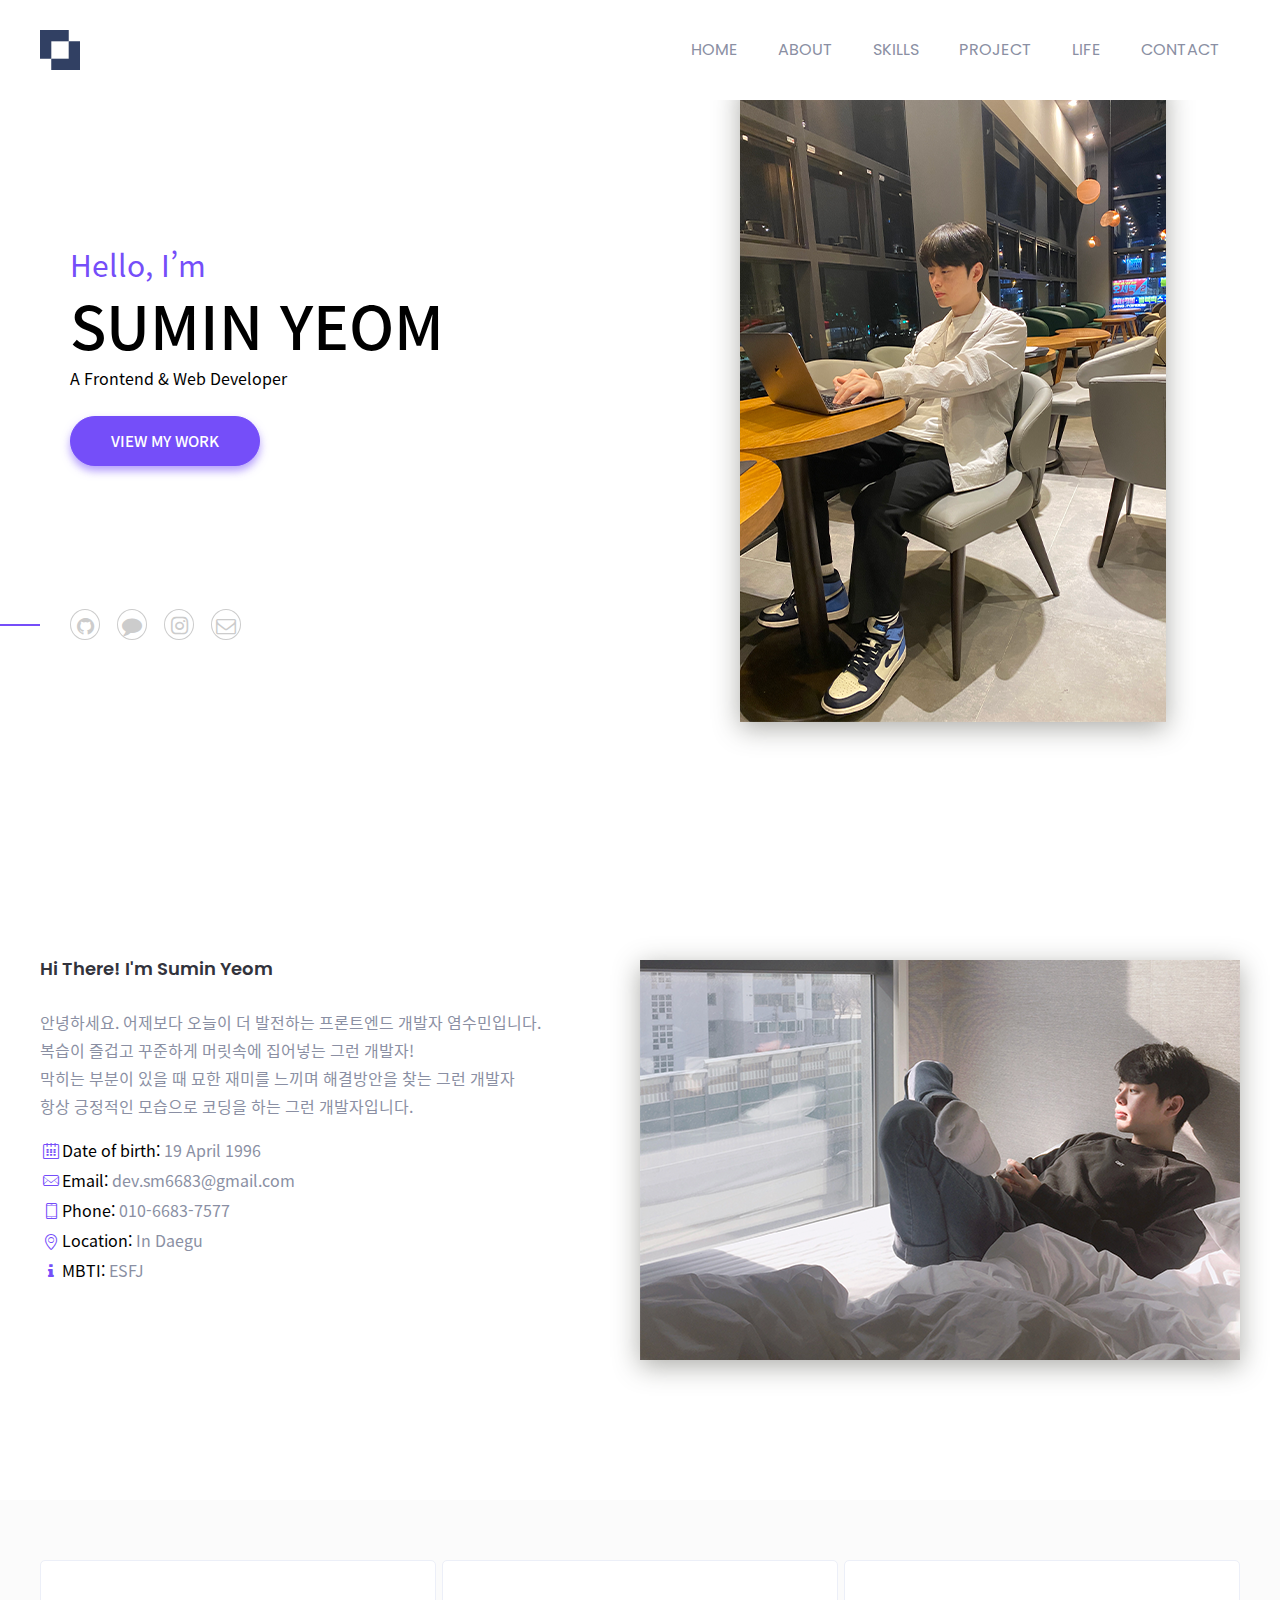
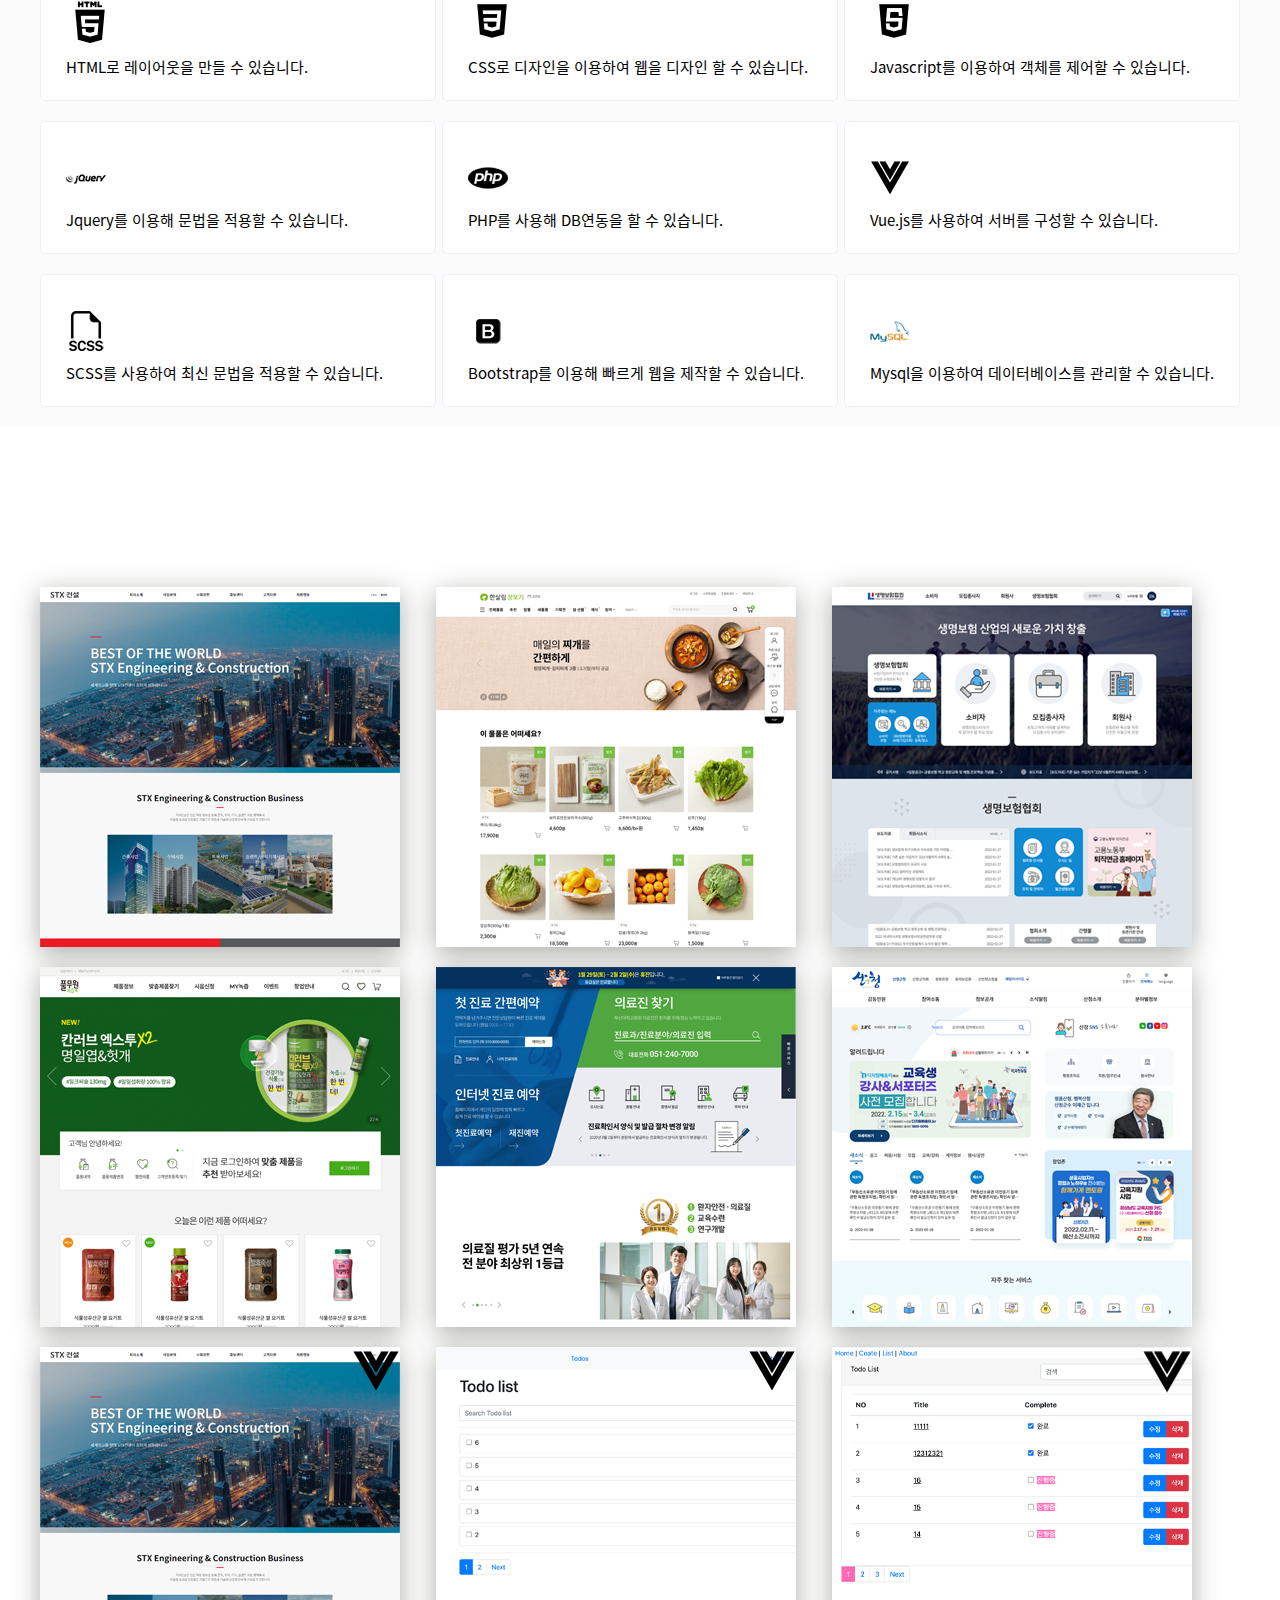
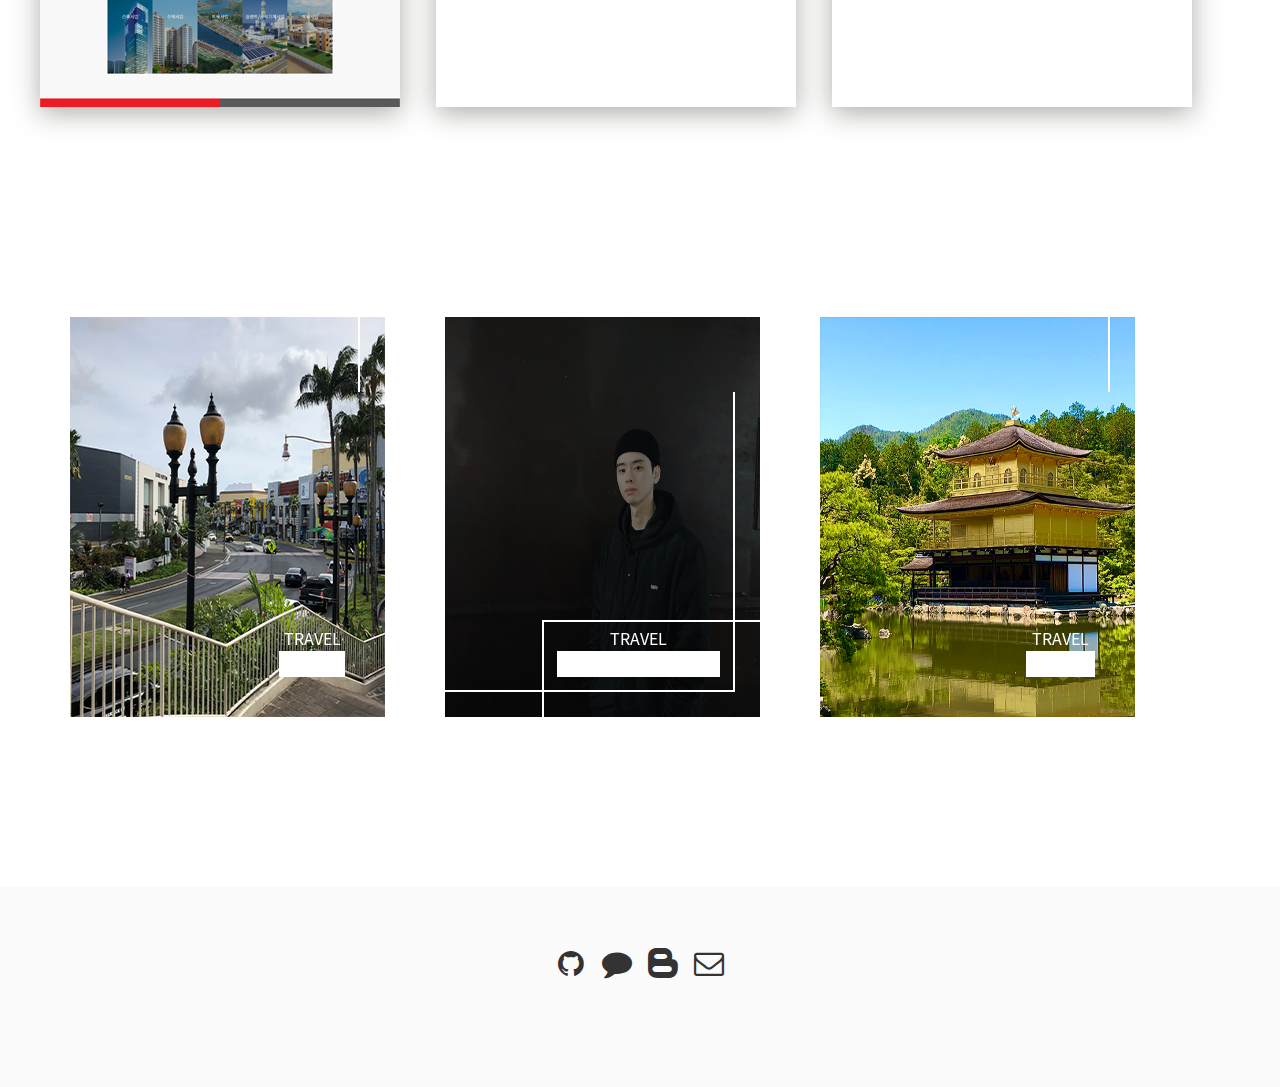
==== index.html @ ec9c26ed "반응형 메뉴 구현" ====
<!DOCTYPE html>
<html lang="ko">

<head>
    <meta charset="utf-8">
    <meta http-equiv="X-UA-Compatible" content="IE=edge">
    <link rel="shortcut icon" type="image/x-icon" href="images/favicon.ico">
    <link rel="apple-touch-icon" sizes="180x180" href="images/apple-touch-icon.png">
    <link rel="icon" type="image/png" sizes="32x32" href="images/favicon-32x32.png">
    <link rel="icon" type="image/png" sizes="16x16" href="images/favicon-16x16.png">
    <link rel="manifest" href="images/site.webmanifest">
    <meta name="msapplication-TileColor" content="#da532c">
    <meta name="theme-color" content="#ffffff">
    <link rel="apple-touch-icon-precomposed" href="images/mobile_web_icon.png">
    <meta name="viewport"
        content="width=device-width, initial-scale=1, minimum-scale=1, maximum-scale=1, user-scalable=no">
    <title>Sumin portfolio</title>
    <!--[if lt IE 9]>
  <script src="js/html5shiv.js"></script>
  <![endif]-->
    <script src="js/prefixfree.min.js"></script>
    <script src="js/respond.min.js"></script>
    <script src="js/jquery.min.js"></script>

    <link rel="stylesheet" href="css/reset.css">
    <link rel="stylesheet" href="css/animations.css">
    <!-- swiper -->
    <link rel="stylesheet" href="js/swiper/swiper.min.css">
    <script src="js/swiper/swiper.min.js"></script>

    <!-- waypoint -->
    <script src="js/jquery.waypoints.js"></script>
    <!-- font-awsome -->
    <link rel="stylesheet" href="https://cdnjs.cloudflare.com/ajax/libs/font-awesome/5.8.2/css/all.min.css" />

    <!-- 딩벳폰트 참조 -->
    <link rel="stylesheet" href="css/fontello/css/animation.css">
    <link rel="stylesheet" href="css/fontello/css/fontello.css">



    <link rel="stylesheet" href="css/style.css">
    <script src="js/script.js"></script>
</head>

<body>
    <div class="wrap">
        <!-- header -->
        <header class="header">
            <div class="container">
                <a href="index.html" class="logo">
                    <img src="images/logo1.png" alt="logo">
                </a>
                <div class="nav">
                    <ul class="gnb">
                        <li><a href="#home">HOME</a></li>
                        <li><a href="#about">ABOUT</a></li>
                        <li><a href="#skills">SKILLS</a></li>
                        <li><a href="#project">PROJECT</a></li>
                        <li><a href="#life">LIFE</a></li>
                        <li><a href="#contact">CONTACT</a></li>
                    </ul>
                </div>
                <button id="btn">
                    <div class="btn-wrap">
                        <span></span>
                        <span></span>
                        <span></span>
                    </div>  
                </button>
                <div class="m-menu">
                    <ul class="submenu">
                        <li><a href="#home">HOME</a></li>
                        <li><a href="#about">ABOUT</a></li>
                        <li><a href="#skills">SKILLS</a></li>
                        <li><a href="#project">PROJECT</a></li>
                        <li><a href="#life">LIFE</a></li>
                        <li><a href="#contact">CONTACT</a></li>
                    </ul>
                </div>  
            </div>
        </header>
        <!-- //header -->
        <div class="main" id="home">
            <section class="visual">
                <div class="container">
                    <div class="visual-left">
                        <h4 class="sub-title">Hello, I’m</h4>
                        <h1 class="title">Sumin Yeom</h1>
                        <p>A Frontend & Web Developer</p>
                        <a class="main-btn" href="#project">View my Work</a>
                    </div>
                    <div class="header-social">
                        <div class="row">
                            <div class="col-lg-12">
                                <div class="header-social-icon">
                                    <ul>
                                        <li><a href="#"><i class="icon-github-circled"></i></a></li>
                                        <li><a href="#"><i class="icon-comment"></i></a></li>
                                        <li><a href="#"><i class="icon-instagram"></i></a></li>
                                        <li><a href="#"><i class="icon-mail-1"></i></a></li>
                                    </ul>
                                </div>
                            </div>
                        </div>
                    </div>
                    <div class="visual-right">
                        <div class="visual-right-img">
                            <img src="images/vis.png" alt="이미지">
                        </div>
                    </div>
                </div>
            </section>
            <section class="about" id="about">
                <div class="container">
                    <h2 class="main-title">About me</h2>
                    <div class="ab-wrap">
                        <div class="ab-left">
                            <h3 class="ab-title">Hi There! I'm Sumin Yeom</h3>
                            <p class="ab-txt">안녕하세요. 어제보다 오늘이 더 발전하는 프론트엔드 개발자 염수민입니다.<br>
                                복습이 즐겁고 꾸준하게 머릿속에 집어넣는 그런 개발자!<br>
                                막히는 부분이 있을 때 묘한 재미를 느끼며 해결방안을 찾는 그런 개발자<br>
                                항상 긍정적인 모습으로 코딩을 하는 그런 개발자입니다.</p>
                            <div class="ab-left-bot">
                                <i class="icon-calendar-1"><span>Date of birth: <b>19 April 1996</b></span></i>
                                <i class="icon-mail-2"><span>Email: <b>dev.sm6683@gmail.com</b></span></i>
                                <i class="icon-mobile"><span>Phone: <b>010-6683-7577</b></span></i>
                                <i class="icon-location"><span>Location: <b>In Daegu</b></span></i>
                                <i class="icon-info"><span>MBTI: <b>ESFJ</b></span></i>
                            </div>
                        </div>
                        <div class="ab-right">
                            <div class="ab-right-img">
                                <img src="images/aaa.png" alt="이미지">
                            </div>
                        </div>
                    </div>
                </div>
            </section>
            <section class="skills" id="skills">
                <div class="container">
                    <h2 class="main-title">Skills</h2>
                    <div class="row justify-content-center">
                        <div class="col-lg-4 col-md-6 col-sm-8">
                            <div class="single-service text-center">
                                <div class="service-icon">
                                    <i class="lni-code-alt"></i>
                                </div>
                                <div class="service-content">
                                    <h4 class="service-title"><img src="images/bhtml.png" alt="img"></h4>
                                    <p class="servive-font">HTML로 레이어웃을 만들 수 있습니다.</p>
                                </div>
                            </div> <!-- single service -->
                        </div>
                        <div class="col-lg-4 col-md-6 col-sm-8">
                            <div class="single-service text-center">
                                <div class="service-icon">
                                    <i class="lni-color-pallet"></i>
                                </div>
                                <div class="service-content">
                                    <h4 class="service-title"><img src="images/bcss.png" alt="img"></h4>
                                    <p class="servive-font">CSS로 디자인을 이용하여 웹을 디자인 할 수 있습니다.</p>
                                </div>
                            </div> <!-- single service -->
                        </div>
                        <div class="col-lg-4 col-md-6 col-sm-8">
                            <div class="single-service text-center">
                                <div class="service-icon">
                                    <i class="lni-mobile"></i>
                                </div>
                                <div class="service-content">
                                    <h4 class="service-title"><img src="images/bjs.png"></h4>
                                    <p class="servive-font">Javascript를 이용하여 객체를 제어할 수 있습니다.</p>
                                </div>
                            </div> <!-- single service -->
                        </div>
                        <div class="col-lg-4 col-md-6 col-sm-8">
                            <div class="single-service text-center">
                                <div class="service-icon">
                                    <i class="lni-vector"></i>
                                </div>
                                <div class="service-content">
                                    <h4 class="service-title"><img src="images/bjq.png"></h4>
                                    <p class="servive-font">Jquery를 이용해 문법을 적용할 수 있습니다.</p>
                                </div>
                            </div> <!-- single service -->
                        </div>
                        <div class="col-lg-4 col-md-6 col-sm-8">
                            <div class="single-service text-center">
                                <div class="service-icon">
                                    <i class="lni-website"></i>
                                </div>
                                <div class="service-content">
                                    <h4 class="service-title"><img src="images/bphp.png"></h4>
                                    <p class="servive-font">PHP를 사용해 DB연동을 할 수 있습니다.</p>
                                </div>
                            </div> <!-- single service -->
                        </div>
                        <div class="col-lg-4 col-md-6 col-sm-8">
                            <div class="single-service text-center">
                                <div class="service-icon">
                                    <i class="lni-support"></i>
                                </div>
                                <div class="service-content">
                                    <h4 class="service-title"><img src="images/bvue.png"></h4>
                                    <p class="servive-font">Vue.js를 사용하여 서버를 구성할 수 있습니다.</p>
                                </div>
                            </div> <!-- single service -->
                        </div>
                        <div class="col-lg-4 col-md-6 col-sm-8">
                            <div class="single-service text-center">
                                <div class="service-icon">
                                    <i class="lni-support"></i>
                                </div>
                                <div class="service-content">
                                    <h4 class="service-title"><img src="images/bscss.png"></h4>
                                    <p class="servive-font">SCSS를 사용하여 최신 문법을 적용할 수 있습니다.</p>
                                </div>
                            </div> <!-- single service -->
                        </div>
                        <div class="col-lg-4 col-md-6 col-sm-8">
                            <div class="single-service text-center">
                                <div class="service-icon">
                                    <i class="lni-support"></i>
                                </div>
                                <div class="service-content">
                                    <h4 class="service-title"><img src="images/bboot.png"></h4>
                                    <p class="servive-font">Bootstrap를 이용해 빠르게 웹을 제작할 수 있습니다.</p>
                                </div>
                            </div> <!-- single service -->
                        </div>
                        <div class="col-lg-4 col-md-6 col-sm-8">
                            <div class="single-service text-center">
                                <div class="service-icon">
                                    <i class="lni-support"></i>
                                </div>
                                <div class="service-content">
                                    <h4 class="service-title"><img src="images/bmysql.png"></h4>
                                    <p class="servive-font">Mysql을 이용하여 데이터베이스를 관리할 수 있습니다.</p>
                                </div>
                            </div> <!-- single service -->
                        </div>
                    </div> <!-- row -->
                </div>
            </section>
            <section class="project" id="project">
                <div class="container">
                    <h2 class="main-title">Project</h2>
                    <div class="project-wrap">
                        <div class="col-lg-4 col-md-6 col-sm-6">
                            <div class="single-work text-center mt-30">
                                <div class="work-image">
                                    <img src="images/stx360.png" alt="work">
                                </div>
                                <div class="work-overlay">
                                    <div class="work-content">
                                        <h3 class="work-title">STX건설 Clone Coding</h3>
                                        <ul class="work-wrap">
                                            <li><a href="https://github.com/min6683/stxconst" target="_blank"><i
                                                        class="icon-github-circled">Giithub</i></a></li>
                                            <li><a href="https://min6683.github.io/stxconst/" target="_blank"><i
                                                        class="icon-wrench">Work</i></a></li>
                                            <li><a href="http://www.stxconst.co.kr/" target="_blank"><i
                                                        class="icon-wrench">origin</i></a></li>

                                        </ul>
                                    </div>
                                </div>
                            </div> <!-- single work -->
                        </div>
                        <div class="col-lg-4 col-md-6 col-sm-6">
                            <div class="single-work text-center mt-30">
                                <div class="work-image">
                                    <img src="images/han360.png" alt="work">
                                </div>
                                <div class="work-overlay">
                                    <div class="work-content">
                                        <h3 class="work-title">한살림 장보기 Clone Coding <br>DB, json 버전</h3>
                                        <ul class="work-wrap">
                                            <li><a href="https://github.com/min6683/hansalim" target="_blank"><i
                                                        class="icon-github-circled">Giithub</i></a></li>
                                            <li><a href="https://min6683.github.io/hansalim/" target="_blank"><i
                                                        class="icon-wrench">Work</i></a></li>
                                            <li><a href="https://shop.hansalim.or.kr/shopping/spMain.do"
                                                    target="_blank"><i class="icon-wrench">origin</i></a></li>

                                        </ul>
                                    </div>
                                </div>
                            </div> <!-- single work -->
                        </div>
                        <div class="col-lg-4 col-md-6 col-sm-6">
                            <div class="single-work text-center mt-30">
                                <div class="work-image">
                                    <img src="images/klia360.png" alt="work">
                                </div>
                                <div class="work-overlay">
                                    <div class="work-content">
                                        <h3 class="work-title">생명보험협회 Clone Coding<br>반응형 구현</h3>
                                        <ul class="work-wrap">
                                            <li><a href="https://github.com/min6683/klia" target="_blank"><i
                                                        class="icon-github-circled">Giithub</i></a></li>
                                            <li><a href="https://min6683.github.io/klia/" target="_blank"><i
                                                        class="icon-wrench">Work</i></a></li>
                                            <li><a href="https://www.klia.or.kr/" target="_blank"><i
                                                        class="icon-wrench">origin</i></a></li>

                                        </ul>
                                    </div>
                                </div>
                            </div> <!-- single work -->
                        </div>
                        <div class="col-lg-4 col-md-6 col-sm-6">
                            <div class="single-work text-center mt-30">
                                <div class="work-image">
                                    <img src="images/green360.png" alt="work">
                                </div>
                                <div class="work-overlay">
                                    <div class="work-content">
                                        <h3 class="work-title">풀무원 녹즙 Clone Coding</h3>
                                        <ul class="work-wrap">
                                            <li><a href="https://github.com/min6683/greenjuice" target="_blank"><i
                                                        class="icon-github-circled">Giithub</i></a></li>
                                            <li><a href="https://min6683.github.io/greenjuice/" target="_blank"><i
                                                        class="icon-wrench">Work</i></a></li>
                                            <li><a href="https://greenjuice.pulmuone.com/" target="_blank"><i
                                                        class="icon-wrench">origin</i></a></li>

                                        </ul>
                                    </div>
                                </div>
                            </div> <!-- single work -->
                        </div>
                        <div class="col-lg-4 col-md-6 col-sm-6">
                            <div class="single-work text-center mt-30">
                                <div class="work-image">
                                    <img src="images/pnuh360.png" alt="work">
                                </div>
                                <div class="work-overlay">
                                    <div class="work-content">
                                        <h3 class="work-title">부산대병원 Clone Coding</h3>
                                        <ul class="work-wrap">
                                            <li><a href="https://github.com/min6683/pnuh" target="_blank"><i
                                                        class="icon-github-circled">Giithub</i></a></li>
                                            <li><a href="https://min6683.github.io/pnuh/" target="_blank"><i
                                                        class="icon-wrench">Work</i></a></li>
                                            <li><a href="https://www.pnuh.or.kr/pnuh/main/main.do?rbsIdx=1#none"
                                                    target="_blank"><i class="icon-wrench">origin</i></a></li>

                                        </ul>
                                    </div>
                                </div>
                            </div> <!-- single work -->
                        </div>
                        <div class="col-lg-4 col-md-6 col-sm-6">
                            <div class="single-work text-center mt-30">
                                <div class="work-image">
                                    <img src="images/san360.png" alt="work">
                                </div>
                                <div class="work-overlay">
                                    <div class="work-content">
                                        <h3 class="work-title">산청군청 Clone Coding<br>반응형 구현</h3>
                                        <ul class="work-wrap">
                                            <li><a href="https://github.com/min6683/sancheong" target="_blank"><i
                                                        class="icon-github-circled">Giithub</i></a></li>
                                            <li><a href="https://min6683.github.io/sancheong/" target="_blank"><i
                                                        class="icon-wrench">Work</i></a></li>
                                            <li><a href="https://www.sancheong.go.kr/www/index.do" target="_blank"><i
                                                        class="icon-wrench">origin</i></a></li>

                                        </ul>
                                    </div>
                                </div>
                            </div> <!-- single work -->
                        </div>
                        <div class="col-lg-4 col-md-6 col-sm-6">
                            <div class="single-work text-center mt-30">
                                <div class="work-image">
                                    <img src="images/vuestx.png" alt="work">
                                </div>
                                <div class="work-overlay">
                                    <div class="work-content">
                                        <h3 class="work-title">STX건설 Vue.js 버전</h3>
                                        <ul class="work-wrap">
                                            <li><a href="https://github.com/min6683/stxvue" target="_blank"><i
                                                        class="icon-github-circled">Giithub</i></a></li>
                                            <li><a href="http://sm6683.dothome.co.kr/stxvue/"><i
                                                        class="icon-wrench">Work</i></a></li>
                                        </ul>
                                    </div>
                                </div>
                            </div> <!-- single work -->
                        </div>
                        <div class="col-lg-4 col-md-6 col-sm-6">
                            <div class="single-work text-center mt-30">
                                <div class="work-image">
                                    <img src="images/appvue.png" alt="work">
                                </div>
                                <div class="work-overlay">
                                    <div class="work-content">
                                        <h3 class="work-title">투두 리스트 Vue.js 버전</h3>
                                        <ul class="work-wrap">
                                            <li><a href="https://github.com/min6683/todoapp" target="_blank"><i
                                                        class="icon-github-circled">Giithub</i></a></li>
                                        </ul>
                                    </div>
                                </div>
                            </div> <!-- single work -->
                        </div>
                        <div class="col-lg-4 col-md-6 col-sm-6">
                            <div class="single-work text-center mt-30">
                                <div class="work-image">
                                    <img src="images/vuetodo.png" alt="work">
                                </div>
                                <div class="work-overlay">
                                    <div class="work-content">
                                        <h3 class="work-title">투두리스트 vue php버전</h3>
                                        <ul class="work-wrap">
                                            <li><a href="https://github.com/min6683/vuephp" target="_blank"><i
                                                        class="icon-github-circled">Giithub</i></a></li>
                                        </ul>
                                    </div>
                                </div>
                            </div> <!-- single work -->
                        </div>
                    </div> <!-- row -->
                </div>

            </section>
            <section class="life" id="life">
                <div class="container">
                    <h2 class="main-title">Life</h2>
                    <div class="life-wrap">
                        <figure class="snip1445">
                            <img src="images/gam.png" alt="img" />
                            <figcaption>
                                <div>
                                    <h2>Travel</h2>
                                    <h4>Guam</h4>
                                </div>
                            </figcaption>
                            <a href="#"></a>
                        </figure>
                    </div>
                    <div class="life-wrap">
                        <figure class="snip1445 hover"><img src="images/life.png" alt="img" />
                            <figcaption>
                                <div>
                                    <h2>Travel</h2>
                                    <h4>My Life is Travel</h4>
                                </div>
                            </figcaption>
                            <a href="#"></a>
                        </figure>
                    </div>
                    <div class="life-wrap">
                        <figure class="snip1445"><img src="images/life2.png" alt="img" />
                            <figcaption>
                                <div>
                                    <h2>Travel</h2>
                                    <h4>Japan</h4>
                                </div>
                            </figcaption>
                            <a href="#"></a>
                        </figure>
                    </div>
                </div>
            </section>
            <section class="contact" id="contact">
                <div class="container">
                    <h2 class="main-title">Contact</h2>
                    <div class="contact-wrap">
                        <ul class="contact-list">
                            <li><a href="https://github.com/min6683" target="_blank"><i
                                        class="icon-github-circled"></i></a></li>
                            <li><a href="https://open.kakao.com/o/sgc5Saee" target="_blank"><i
                                        class="icon-comment"></i></a></li>
                            <li><a href="https://blog.naver.com/cksdl124"><i class="icon-blogger"
                                        target="_blank"></i></a></li>
                            <li><a href="mailto:dev.sm6683@gmail.com" target="_blank"><i class="icon-mail-1"></i></a>
                            </li>
                        </ul>
                    </div>
                </div>
            </section>
            <!-- footer -->
            <footer class="footer">

            </footer>
        </div>

    </div>

</body>

</html>
---- css/animations.css ----
/*
==============================================
CSS3 ANIMATION CHEAT SHEET
==============================================

Made by Justin Aguilar

www.justinaguilar.com/animations/

Questions, comments, concerns, love letters:
justin@justinaguilar.com
==============================================
*/

/*
==============================================
slideDown
==============================================
*/


.slideDown{
	animation-name: slideDown;
	-webkit-animation-name: slideDown;	

	animation-duration: 1s;	
	-webkit-animation-duration: 1s;

	animation-timing-function: ease;	
	-webkit-animation-timing-function: ease;	

	visibility: visible !important;						
}

@keyframes slideDown {
	0% {
		transform: translateY(-100%);
	}
	50%{
		transform: translateY(8%);
	}
	65%{
		transform: translateY(-4%);
	}
	80%{
		transform: translateY(4%);
	}
	95%{
		transform: translateY(-2%);
	}			
	100% {
		transform: translateY(0%);
	}		
}

@-webkit-keyframes slideDown {
	0% {
		-webkit-transform: translateY(-100%);
	}
	50%{
		-webkit-transform: translateY(8%);
	}
	65%{
		-webkit-transform: translateY(-4%);
	}
	80%{
		-webkit-transform: translateY(4%);
	}
	95%{
		-webkit-transform: translateY(-2%);
	}			
	100% {
		-webkit-transform: translateY(0%);
	}	
}

/*
==============================================
slideUp
==============================================
*/


.slideUp{
	animation-name: slideUp;
	-webkit-animation-name: slideUp;	

	animation-duration: 1s;	
	-webkit-animation-duration: 1s;

	animation-timing-function: ease;	
	-webkit-animation-timing-function: ease;

	visibility: visible !important;			
}

@keyframes slideUp {
	0% {
		transform: translateY(100%);
	}
	50%{
		transform: translateY(-8%);
	}
	65%{
		transform: translateY(4%);
	}
	80%{
		transform: translateY(-4%);
	}
	95%{
		transform: translateY(2%);
	}			
	100% {
		transform: translateY(0%);
	}	
}

@-webkit-keyframes slideUp {
	0% {
		-webkit-transform: translateY(100%);
	}
	50%{
		-webkit-transform: translateY(-8%);
	}
	65%{
		-webkit-transform: translateY(4%);
	}
	80%{
		-webkit-transform: translateY(-4%);
	}
	95%{
		-webkit-transform: translateY(2%);
	}			
	100% {
		-webkit-transform: translateY(0%);
	}	
}

/*
==============================================
slideLeft
==============================================
*/


.slideLeft{
	animation-name: slideLeft;
	-webkit-animation-name: slideLeft;	

	animation-duration: 1s;	
	-webkit-animation-duration: 1s;

	animation-timing-function: ease-in-out;	
	-webkit-animation-timing-function: ease-in-out;		

	visibility: visible !important;	
}

@keyframes slideLeft {
	0% {
		transform: translateX(150%);
	}
	50%{
		transform: translateX(-8%);
	}
	65%{
		transform: translateX(4%);
	}
	80%{
		transform: translateX(-4%);
	}
	95%{
		transform: translateX(2%);
	}			
	100% {
		transform: translateX(0%);
	}
}

@-webkit-keyframes slideLeft {
	0% {
		-webkit-transform: translateX(150%);
	}
	50%{
		-webkit-transform: translateX(-8%);
	}
	65%{
		-webkit-transform: translateX(4%);
	}
	80%{
		-webkit-transform: translateX(-4%);
	}
	95%{
		-webkit-transform: translateX(2%);
	}			
	100% {
		-webkit-transform: translateX(0%);
	}
}

/*
==============================================
slideRight
==============================================
*/


.slideRight{
	animation-name: slideRight;
	-webkit-animation-name: slideRight;	

	animation-duration: 1s;	
	-webkit-animation-duration: 1s;

	animation-timing-function: ease-in-out;	
	-webkit-animation-timing-function: ease-in-out;		

	visibility: visible !important;	
}

@keyframes slideRight {
	0% {
		transform: translateX(-150%);
	}
	50%{
		transform: translateX(8%);
	}
	65%{
		transform: translateX(-4%);
	}
	80%{
		transform: translateX(4%);
	}
	95%{
		transform: translateX(-2%);
	}			
	100% {
		transform: translateX(0%);
	}	
}

@-webkit-keyframes slideRight {
	0% {
		-webkit-transform: translateX(-150%);
	}
	50%{
		-webkit-transform: translateX(8%);
	}
	65%{
		-webkit-transform: translateX(-4%);
	}
	80%{
		-webkit-transform: translateX(4%);
	}
	95%{
		-webkit-transform: translateX(-2%);
	}			
	100% {
		-webkit-transform: translateX(0%);
	}
}

/*
==============================================
slideExpandUp
==============================================
*/


.slideExpandUp{
	animation-name: slideExpandUp;
	-webkit-animation-name: slideExpandUp;	

	animation-duration: 1.6s;	
	-webkit-animation-duration: 1.6s;

	animation-timing-function: ease-out;	
	-webkit-animation-timing-function: ease -out;

	visibility: visible !important;	
}

@keyframes slideExpandUp {
	0% {
		transform: translateY(100%) scaleX(0.5);
	}
	30%{
		transform: translateY(-8%) scaleX(0.5);
	}	
	40%{
		transform: translateY(2%) scaleX(0.5);
	}
	50%{
		transform: translateY(0%) scaleX(1.1);
	}
	60%{
		transform: translateY(0%) scaleX(0.9);		
	}
	70% {
		transform: translateY(0%) scaleX(1.05);
	}			
	80%{
		transform: translateY(0%) scaleX(0.95);		
	}
	90% {
		transform: translateY(0%) scaleX(1.02);
	}	
	100%{
		transform: translateY(0%) scaleX(1);		
	}
}

@-webkit-keyframes slideExpandUp {
	0% {
		-webkit-transform: translateY(100%) scaleX(0.5);
	}
	30%{
		-webkit-transform: translateY(-8%) scaleX(0.5);
	}	
	40%{
		-webkit-transform: translateY(2%) scaleX(0.5);
	}
	50%{
		-webkit-transform: translateY(0%) scaleX(1.1);
	}
	60%{
		-webkit-transform: translateY(0%) scaleX(0.9);		
	}
	70% {
		-webkit-transform: translateY(0%) scaleX(1.05);
	}			
	80%{
		-webkit-transform: translateY(0%) scaleX(0.95);		
	}
	90% {
		-webkit-transform: translateY(0%) scaleX(1.02);
	}	
	100%{
		-webkit-transform: translateY(0%) scaleX(1);		
	}
}

/*
==============================================
expandUp
==============================================
*/


.expandUp{
	animation-name: expandUp;
	-webkit-animation-name: expandUp;	

	animation-duration: 0.7s;	
	-webkit-animation-duration: 0.7s;

	animation-timing-function: ease;	
	-webkit-animation-timing-function: ease;		

	visibility: visible !important;	
}

@keyframes expandUp {
	0% {
		transform: translateY(100%) scale(0.6) scaleY(0.5);
	}
	60%{
		transform: translateY(-7%) scaleY(1.12);
	}
	75%{
		transform: translateY(3%);
	}	
	100% {
		transform: translateY(0%) scale(1) scaleY(1);
	}	
}

@-webkit-keyframes expandUp {
	0% {
		-webkit-transform: translateY(100%) scale(0.6) scaleY(0.5);
	}
	60%{
		-webkit-transform: translateY(-7%) scaleY(1.12);
	}
	75%{
		-webkit-transform: translateY(3%);
	}	
	100% {
		-webkit-transform: translateY(0%) scale(1) scaleY(1);
	}	
}

/*
==============================================
fadeIn
==============================================
*/

.fadeIn{
	animation-name: fadeIn;
	-webkit-animation-name: fadeIn;	

	animation-duration: 1.5s;	
	-webkit-animation-duration: 1.5s;

	animation-timing-function: ease-in-out;	
	-webkit-animation-timing-function: ease-in-out;		

	visibility: visible !important;	
}

@keyframes fadeIn {
	0% {
		transform: scale(0);
		opacity: 0.0;		
	}
	60% {
		transform: scale(1.1);	
	}
	80% {
		transform: scale(0.9);
		opacity: 1;	
	}	
	100% {
		transform: scale(1);
		opacity: 1;	
	}		
}

@-webkit-keyframes fadeIn {
	0% {
		-webkit-transform: scale(0);
		opacity: 0.0;		
	}
	60% {
		-webkit-transform: scale(1.1);
	}
	80% {
		-webkit-transform: scale(0.9);
		opacity: 1;	
	}	
	100% {
		-webkit-transform: scale(1);
		opacity: 1;	
	}		
}

/*
==============================================
expandOpen
==============================================
*/


.expandOpen{
	animation-name: expandOpen;
	-webkit-animation-name: expandOpen;	

	animation-duration: 1.2s;	
	-webkit-animation-duration: 1.2s;

	animation-timing-function: ease-out;	
	-webkit-animation-timing-function: ease-out;	

	visibility: visible !important;	
}

@keyframes expandOpen {
	0% {
		transform: scale(1.8);		
	}
	50% {
		transform: scale(0.95);
	}	
	80% {
		transform: scale(1.05);
	}
	90% {
		transform: scale(0.98);
	}	
	100% {
		transform: scale(1);
	}			
}

@-webkit-keyframes expandOpen {
	0% {
		-webkit-transform: scale(1.8);		
	}
	50% {
		-webkit-transform: scale(0.95);
	}	
	80% {
		-webkit-transform: scale(1.05);
	}
	90% {
		-webkit-transform: scale(0.98);
	}	
	100% {
		-webkit-transform: scale(1);
	}					
}

/*
==============================================
bigEntrance
==============================================
*/


.bigEntrance{
	animation-name: bigEntrance;
	-webkit-animation-name: bigEntrance;	

	animation-duration: 1.6s;	
	-webkit-animation-duration: 1.6s;

	animation-timing-function: ease-out;	
	-webkit-animation-timing-function: ease-out;	

	visibility: visible !important;			
}

@keyframes bigEntrance {
	0% {
		transform: scale(0.3) rotate(6deg) translateX(-30%) translateY(30%);
		opacity: 0.2;
	}
	30% {
		transform: scale(1.03) rotate(-2deg) translateX(2%) translateY(-2%);		
		opacity: 1;
	}
	45% {
		transform: scale(0.98) rotate(1deg) translateX(0%) translateY(0%);
		opacity: 1;
	}
	60% {
		transform: scale(1.01) rotate(-1deg) translateX(0%) translateY(0%);		
		opacity: 1;
	}	
	75% {
		transform: scale(0.99) rotate(1deg) translateX(0%) translateY(0%);
		opacity: 1;
	}
	90% {
		transform: scale(1.01) rotate(0deg) translateX(0%) translateY(0%);		
		opacity: 1;
	}	
	100% {
		transform: scale(1) rotate(0deg) translateX(0%) translateY(0%);
		opacity: 1;
	}		
}

@-webkit-keyframes bigEntrance {
	0% {
		-webkit-transform: scale(0.3) rotate(6deg) translateX(-30%) translateY(30%);
		opacity: 0.2;
	}
	30% {
		-webkit-transform: scale(1.03) rotate(-2deg) translateX(2%) translateY(-2%);		
		opacity: 1;
	}
	45% {
		-webkit-transform: scale(0.98) rotate(1deg) translateX(0%) translateY(0%);
		opacity: 1;
	}
	60% {
		-webkit-transform: scale(1.01) rotate(-1deg) translateX(0%) translateY(0%);		
		opacity: 1;
	}	
	75% {
		-webkit-transform: scale(0.99) rotate(1deg) translateX(0%) translateY(0%);
		opacity: 1;
	}
	90% {
		-webkit-transform: scale(1.01) rotate(0deg) translateX(0%) translateY(0%);		
		opacity: 1;
	}	
	100% {
		-webkit-transform: scale(1) rotate(0deg) translateX(0%) translateY(0%);
		opacity: 1;
	}				
}

/*
==============================================
hatch
==============================================
*/

.hatch{
	animation-name: hatch;
	-webkit-animation-name: hatch;	

	animation-duration: 2s;	
	-webkit-animation-duration: 2s;

	animation-timing-function: ease-in-out;	
	-webkit-animation-timing-function: ease-in-out;

	transform-origin: 50% 100%;
	-ms-transform-origin: 50% 100%;
	-webkit-transform-origin: 50% 100%; 

	visibility: visible !important;		
}

@keyframes hatch {
	0% {
		transform: rotate(0deg) scaleY(0.6);
	}
	20% {
		transform: rotate(-2deg) scaleY(1.05);
	}
	35% {
		transform: rotate(2deg) scaleY(1);
	}
	50% {
		transform: rotate(-2deg);
	}	
	65% {
		transform: rotate(1deg);
	}	
	80% {
		transform: rotate(-1deg);
	}		
	100% {
		transform: rotate(0deg);
	}									
}

@-webkit-keyframes hatch {
	0% {
		-webkit-transform: rotate(0deg) scaleY(0.6);
	}
	20% {
		-webkit-transform: rotate(-2deg) scaleY(1.05);
	}
	35% {
		-webkit-transform: rotate(2deg) scaleY(1);
	}
	50% {
		-webkit-transform: rotate(-2deg);
	}	
	65% {
		-webkit-transform: rotate(1deg);
	}	
	80% {
		-webkit-transform: rotate(-1deg);
	}		
	100% {
		-webkit-transform: rotate(0deg);
	}		
}


/*
==============================================
bounce
==============================================
*/


.bounce{
	animation-name: bounce;
	-webkit-animation-name: bounce;	

	animation-duration: 1.6s;	
	-webkit-animation-duration: 1.6s;

	animation-timing-function: ease;	
	-webkit-animation-timing-function: ease;	
	
	transform-origin: 50% 100%;
	-ms-transform-origin: 50% 100%;
	-webkit-transform-origin: 50% 100%; 	
}

@keyframes bounce {
	0% {
		transform: translateY(0%) scaleY(0.6);
	}
	60%{
		transform: translateY(-100%) scaleY(1.1);
	}
	70%{
		transform: translateY(0%) scaleY(0.95) scaleX(1.05);
	}
	80%{
		transform: translateY(0%) scaleY(1.05) scaleX(1);
	}	
	90%{
		transform: translateY(0%) scaleY(0.95) scaleX(1);
	}				
	100%{
		transform: translateY(0%) scaleY(1) scaleX(1);
	}	
}

@-webkit-keyframes bounce {
	0% {
		-webkit-transform: translateY(0%) scaleY(0.6);
	}
	60%{
		-webkit-transform: translateY(-100%) scaleY(1.1);
	}
	70%{
		-webkit-transform: translateY(0%) scaleY(0.95) scaleX(1.05);
	}
	80%{
		-webkit-transform: translateY(0%) scaleY(1.05) scaleX(1);
	}	
	90%{
		-webkit-transform: translateY(0%) scaleY(0.95) scaleX(1);
	}				
	100%{
		-webkit-transform: translateY(0%) scaleY(1) scaleX(1);
	}		
}


/*
==============================================
pulse
==============================================
*/

.pulse{
	animation-name: pulse;
	-webkit-animation-name: pulse;	

	animation-duration: 1.5s;	
	-webkit-animation-duration: 1.5s;

	animation-iteration-count: infinite;
	-webkit-animation-iteration-count: infinite;
}

@keyframes pulse {
	0% {
		transform: scale(0.9);
		opacity: 0.7;		
	}
	50% {
		transform: scale(1);
		opacity: 1;	
	}	
	100% {
		transform: scale(0.9);
		opacity: 0.7;	
	}			
}

@-webkit-keyframes pulse {
	0% {
		-webkit-transform: scale(0.95);
		opacity: 0.7;		
	}
	50% {
		-webkit-transform: scale(1);
		opacity: 1;	
	}	
	100% {
		-webkit-transform: scale(0.95);
		opacity: 0.7;	
	}			
}

/*
==============================================
floating
==============================================
*/

.floating{
	animation-name: floating;
	-webkit-animation-name: floating;

	animation-duration: 1.5s;	
	-webkit-animation-duration: 1.5s;

	animation-iteration-count: infinite;
	-webkit-animation-iteration-count: infinite;
}

@keyframes floating {
	0% {
		transform: translateY(0%);	
	}
	50% {
		transform: translateY(8%);	
	}	
	100% {
		transform: translateY(0%);
	}			
}

@-webkit-keyframes floating {
	0% {
		-webkit-transform: translateY(0%);	
	}
	50% {
		-webkit-transform: translateY(8%);	
	}	
	100% {
		-webkit-transform: translateY(0%);
	}			
}

/*
==============================================
tossing
==============================================
*/

.tossing{
	animation-name: tossing;
	-webkit-animation-name: tossing;	

	animation-duration: 2.5s;	
	-webkit-animation-duration: 2.5s;

	animation-iteration-count: infinite;
	-webkit-animation-iteration-count: infinite;
}

@keyframes tossing {
	0% {
		transform: rotate(-4deg);	
	}
	50% {
		transform: rotate(4deg);
	}
	100% {
		transform: rotate(-4deg);	
	}						
}

@-webkit-keyframes tossing {
	0% {
		-webkit-transform: rotate(-4deg);	
	}
	50% {
		-webkit-transform: rotate(4deg);
	}
	100% {
		-webkit-transform: rotate(-4deg);	
	}				
}

/*
==============================================
pullUp
==============================================
*/

.pullUp{
	animation-name: pullUp;
	-webkit-animation-name: pullUp;	

	animation-duration: 1.1s;	
	-webkit-animation-duration: 1.1s;

	animation-timing-function: ease-out;	
	-webkit-animation-timing-function: ease-out;	

	transform-origin: 50% 100%;
	-ms-transform-origin: 50% 100%;
	-webkit-transform-origin: 50% 100%; 		
}

@keyframes pullUp {
	0% {
		transform: scaleY(0.1);
	}
	40% {
		transform: scaleY(1.02);
	}
	60% {
		transform: scaleY(0.98);
	}
	80% {
		transform: scaleY(1.01);
	}
	100% {
		transform: scaleY(0.98);
	}				
	80% {
		transform: scaleY(1.01);
	}
	100% {
		transform: scaleY(1);
	}							
}

@-webkit-keyframes pullUp {
	0% {
		-webkit-transform: scaleY(0.1);
	}
	40% {
		-webkit-transform: scaleY(1.02);
	}
	60% {
		-webkit-transform: scaleY(0.98);
	}
	80% {
		-webkit-transform: scaleY(1.01);
	}
	100% {
		-webkit-transform: scaleY(0.98);
	}				
	80% {
		-webkit-transform: scaleY(1.01);
	}
	100% {
		-webkit-transform: scaleY(1);
	}		
}

/*
==============================================
pullDown
==============================================
*/

.pullDown{
	animation-name: pullDown;
	-webkit-animation-name: pullDown;	

	animation-duration: 1.1s;	
	-webkit-animation-duration: 1.1s;

	animation-timing-function: ease-out;	
	-webkit-animation-timing-function: ease-out;	

	transform-origin: 50% 0%;
	-ms-transform-origin: 50% 0%;
	-webkit-transform-origin: 50% 0%; 		
}

@keyframes pullDown {
	0% {
		transform: scaleY(0.1);
	}
	40% {
		transform: scaleY(1.02);
	}
	60% {
		transform: scaleY(0.98);
	}
	80% {
		transform: scaleY(1.01);
	}
	100% {
		transform: scaleY(0.98);
	}				
	80% {
		transform: scaleY(1.01);
	}
	100% {
		transform: scaleY(1);
	}							
}

@-webkit-keyframes pullDown {
	0% {
		-webkit-transform: scaleY(0.1);
	}
	40% {
		-webkit-transform: scaleY(1.02);
	}
	60% {
		-webkit-transform: scaleY(0.98);
	}
	80% {
		-webkit-transform: scaleY(1.01);
	}
	100% {
		-webkit-transform: scaleY(0.98);
	}				
	80% {
		-webkit-transform: scaleY(1.01);
	}
	100% {
		-webkit-transform: scaleY(1);
	}		
}

/*
==============================================
stretchLeft
==============================================
*/

.stretchLeft{
	animation-name: stretchLeft;
	-webkit-animation-name: stretchLeft;	

	animation-duration: 1.5s;	
	-webkit-animation-duration: 1.5s;

	animation-timing-function: ease-out;	
	-webkit-animation-timing-function: ease-out;	

	transform-origin: 100% 0%;
	-ms-transform-origin: 100% 0%;
	-webkit-transform-origin: 100% 0%; 
}

@keyframes stretchLeft {
	0% {
		transform: scaleX(0.3);
	}
	40% {
		transform: scaleX(1.02);
	}
	60% {
		transform: scaleX(0.98);
	}
	80% {
		transform: scaleX(1.01);
	}
	100% {
		transform: scaleX(0.98);
	}				
	80% {
		transform: scaleX(1.01);
	}
	100% {
		transform: scaleX(1);
	}							
}

@-webkit-keyframes stretchLeft {
	0% {
		-webkit-transform: scaleX(0.3);
	}
	40% {
		-webkit-transform: scaleX(1.02);
	}
	60% {
		-webkit-transform: scaleX(0.98);
	}
	80% {
		-webkit-transform: scaleX(1.01);
	}
	100% {
		-webkit-transform: scaleX(0.98);
	}				
	80% {
		-webkit-transform: scaleX(1.01);
	}
	100% {
		-webkit-transform: scaleX(1);
	}		
}

/*
==============================================
stretchRight
==============================================
*/

.stretchRight{
	animation-name: stretchRight;
	-webkit-animation-name: stretchRight;	

	animation-duration: 1.5s;	
	-webkit-animation-duration: 1.5s;

	animation-timing-function: ease-out;	
	-webkit-animation-timing-function: ease-out;	

	transform-origin: 0% 0%;
	-ms-transform-origin: 0% 0%;
	-webkit-transform-origin: 0% 0%; 		
}

@keyframes stretchRight {
	0% {
		transform: scaleX(0.3);
	}
	40% {
		transform: scaleX(1.02);
	}
	60% {
		transform: scaleX(0.98);
	}
	80% {
		transform: scaleX(1.01);
	}
	100% {
		transform: scaleX(0.98);
	}				
	80% {
		transform: scaleX(1.01);
	}
	100% {
		transform: scaleX(1);
	}							
}

@-webkit-keyframes stretchRight {
	0% {
		-webkit-transform: scaleX(0.3);
	}
	40% {
		-webkit-transform: scaleX(1.02);
	}
	60% {
		-webkit-transform: scaleX(0.98);
	}
	80% {
		-webkit-transform: scaleX(1.01);
	}
	100% {
		-webkit-transform: scaleX(0.98);
	}				
	80% {
		-webkit-transform: scaleX(1.01);
	}
	100% {
		-webkit-transform: scaleX(1);
	}		
}
---- css/fontello/css/animation.css ----
/*
   Animation example, for spinners
*/
.animate-spin {
  -moz-animation: spin 2s infinite linear;
  -o-animation: spin 2s infinite linear;
  -webkit-animation: spin 2s infinite linear;
  animation: spin 2s infinite linear;
  display: inline-block;
}
@-moz-keyframes spin {
  0% {
    -moz-transform: rotate(0deg);
    -o-transform: rotate(0deg);
    -webkit-transform: rotate(0deg);
    transform: rotate(0deg);
  }

  100% {
    -moz-transform: rotate(359deg);
    -o-transform: rotate(359deg);
    -webkit-transform: rotate(359deg);
    transform: rotate(359deg);
  }
}
@-webkit-keyframes spin {
  0% {
    -moz-transform: rotate(0deg);
    -o-transform: rotate(0deg);
    -webkit-transform: rotate(0deg);
    transform: rotate(0deg);
  }

  100% {
    -moz-transform: rotate(359deg);
    -o-transform: rotate(359deg);
    -webkit-transform: rotate(359deg);
    transform: rotate(359deg);
  }
}
@-o-keyframes spin {
  0% {
    -moz-transform: rotate(0deg);
    -o-transform: rotate(0deg);
    -webkit-transform: rotate(0deg);
    transform: rotate(0deg);
  }

  100% {
    -moz-transform: rotate(359deg);
    -o-transform: rotate(359deg);
    -webkit-transform: rotate(359deg);
    transform: rotate(359deg);
  }
}
@-ms-keyframes spin {
  0% {
    -moz-transform: rotate(0deg);
    -o-transform: rotate(0deg);
    -webkit-transform: rotate(0deg);
    transform: rotate(0deg);
  }

  100% {
    -moz-transform: rotate(359deg);
    -o-transform: rotate(359deg);
    -webkit-transform: rotate(359deg);
    transform: rotate(359deg);
  }
}
@keyframes spin {
  0% {
    -moz-transform: rotate(0deg);
    -o-transform: rotate(0deg);
    -webkit-transform: rotate(0deg);
    transform: rotate(0deg);
  }

  100% {
    -moz-transform: rotate(359deg);
    -o-transform: rotate(359deg);
    -webkit-transform: rotate(359deg);
    transform: rotate(359deg);
  }
}
---- css/fontello/css/fontello.css ----
@font-face {
  font-family: 'fontello';
  src: url('../font/fontello.eot?76232603');
  src: url('../font/fontello.eot?76232603#iefix') format('embedded-opentype'),
       url('../font/fontello.woff2?76232603') format('woff2'),
       url('../font/fontello.woff?76232603') format('woff'),
       url('../font/fontello.ttf?76232603') format('truetype'),
       url('../font/fontello.svg?76232603#fontello') format('svg');
  font-weight: normal;
  font-style: normal;
}
/* Chrome hack: SVG is rendered more smooth in Windozze. 100% magic, uncomment if you need it. */
/* Note, that will break hinting! In other OS-es font will be not as sharp as it could be */
/*
@media screen and (-webkit-min-device-pixel-ratio:0) {
  @font-face {
    font-family: 'fontello';
    src: url('../font/fontello.svg?76232603#fontello') format('svg');
  }
}
*/
[class^="icon-"]:before, [class*=" icon-"]:before {
  font-family: "fontello";
  font-style: normal;
  font-weight: normal;
  speak: never;

  display: inline-block;
  text-decoration: inherit;
  width: 1em;
  margin-right: .2em;
  text-align: center;
  /* opacity: .8; */

  /* For safety - reset parent styles, that can break glyph codes*/
  font-variant: normal;
  text-transform: none;

  /* fix buttons height, for twitter bootstrap */
  line-height: 1em;

  /* Animation center compensation - margins should be symmetric */
  /* remove if not needed */
  margin-left: .2em;

  /* you can be more comfortable with increased icons size */
  /* font-size: 120%; */

  /* Font smoothing. That was taken from TWBS */
  -webkit-font-smoothing: antialiased;
  -moz-osx-font-smoothing: grayscale;

  /* Uncomment for 3D effect */
  /* text-shadow: 1px 1px 1px rgba(127, 127, 127, 0.3); */
}

.icon-up-big:before { content: '\e800'; } /* '' */
.icon-check:before { content: '\e801'; } /* '' */
.icon-wrench:before { content: '\e802'; } /* '' */
.icon-mail:before { content: '\e803'; } /* '' */
.icon-comment:before { content: '\e804'; } /* '' */
.icon-css:before { content: '\e805'; } /* '' */
.icon-mail-1:before { content: '\e806'; } /* '' */
.icon-calendar:before { content: '\e807'; } /* '' */
.icon-location:before { content: '\e808'; } /* '' */
.icon-calendar-1:before { content: '\e809'; } /* '' */
.icon-mobile:before { content: '\e80a'; } /* '' */
.icon-mail-2:before { content: '\e80b'; } /* '' */
.icon-cancel:before { content: '\e80c'; } /* '' */
.icon-github-circled:before { content: '\f09b'; } /* '' */
.icon-menu:before { content: '\f0c9'; } /* '' */
.icon-info:before { content: '\f129'; } /* '' */
.icon-attention-alt:before { content: '\f12a'; } /* '' */
.icon-html5:before { content: '\f13b'; } /* '' */
.icon-instagram:before { content: '\f16d'; } /* '' */
.icon-blogger:before { content: '\f314'; } /* '' */
---- css/style.css ----
@charset 'utf-8';
@import url('notosanskr/NotoSansKR.css');
@import url('nanumsquare/nanumsquare.css');
@import url('https://fonts.googleapis.com/css2?family=Sora:wght@100;200;300;400;500;600;700;800&display=swap');
@import url('https://fonts.googleapis.com/css2?family=Poppins:wght@100;200;300;400;500;600;700;800;900&family=Sora:wght@100;200;300;400;500;600;700;800&display=swap');



* {
    margin: 0;
    padding: 0;
    box-sizing: border-box;
    /* outline-style: none; */
}

a {
    color: #333;
    text-decoration: none;
}

li {
    list-style: none;
}

img {
    border: 0;
    vertical-align: middle;
}

button {
    font-family: 'Noto Sans KR', 'NanumSquare', '돋움', Dotum, '굴림', Gulim, Helvetica, 'Apple SD Gothic Neo', Tahoma, Geneva, sans-serif, verdana;
    letter-spacing: -0.64px;
}

html {
    font-size: 10px;
    overflow-x: hidden;
}


body {
    font-family: 'Noto Sans KR', 'NanumSquare', '돋움', Dotum, '굴림', Gulim, Helvetica, 'Apple SD Gothic Neo', Tahoma, Geneva, sans-serif, verdana;
    font-size: 16px;
}

/* 공통요소 */
.clearfix::after {
    content: '';
    position: relative;
    display: block;
    width: 100%;
    clear: both;
}

.container {
    position: relative;
    display: block;
    width: 1200px;
    margin: 0 auto;
}

.wrap {
    position: relative;
    display: block;
}

.main-title {
    position: relative;
    display: block;
    padding-bottom: 30px;
    font-size: 30px;
    font-weight: 600;
    text-align: left;
}

/* header */
.header {
    position: fixed;
    left: 0;
    top: 0;
    display: block;
    width: 100%;
    height: 100px;
    background-color: #fff;
    z-index: 999;
}

.header .container {
    height: 100%;
}

.logo {
    position: absolute;
    left: 0;
    top: 50px;
    transform: translateY(-50%);
    display: block;
    width: 50px;
}

.nav {
    position: absolute;
    right: 0;
    top: 50px;
    transform: translateY(-50%);
    display: block;
}

.gnb {
    position: relative;
    display: block;
    overflow: hidden;
}

.gnb li {
    position: relative;
    display: block;
    float: left;
    margin: 20px;
}

.gnb li a {
    position: relative;
    display: block;
    font-size: 16px;
    transition: all 0.2s;
    color: rgb(138, 143, 163);
    font-family: 'Poppins', sans-serif;
}

.gnb li a:hover {
    color: rgb(117, 78, 249);
}

/* .navbar-toggler {
    border: 0;
    padding: 2px 6px; 
    background-color: transparent;
    display: none;
}
.navbar-toggler .toggler-icon {
    width: 30px;
    height: 2px;
    background-color: #32333c;
    margin: 5px 0;
    display: block;
    position: relative;
    -webkit-transition: all 0.3s ease-out 0s;
    -moz-transition: all 0.3s ease-out 0s;
    -ms-transition: all 0.3s ease-out 0s;
    -o-transition: all 0.3s ease-out 0s;
    transition: all 0.3s ease-out 0s; 
}

.navbar-toggler.active .toggler-icon:nth-of-type(1) {
    -webkit-transform: rotate(45deg);
    -moz-transform: rotate(45deg);
    -ms-transform: rotate(45deg);
    -o-transform: rotate(45deg);
    transform: rotate(45deg);
    top: 7px;
}

.navbar-toggler.active .toggler-icon:nth-of-type(2) {
    opacity: 0;
}

.navbar-toggler.active .toggler-icon:nth-of-type(3) {
    -webkit-transform: rotate(135deg);
    -moz-transform: rotate(135deg);
    -ms-transform: rotate(135deg);
    -o-transform: rotate(135deg);
    transform: rotate(135deg);
    top: -7px;
} */

#btn {
    position: fixed;
    width: 50px;
    height: 50px;
    display: none;
    right: 0;
    top: 50px;
    transform: translateY(-50%);
    cursor: pointer;
    background-color: transparent;
    border-radius: 50%;
    border: none;
    outline: none;
    z-index: 99999;
}
.btn-wrap {
    position: fixed;
    left: 0;
    bottom: 50%;
    display: block;
    z-index: 99;
}
.m-menu {
    position: fixed;
    left: 0;
    bottom: 100%;
    width: 100vw;
    height: 100vh;
    background-color: rgba(0, 0, 0, 0.3);
    display: block;
    z-index: 999;
    transition: bottom 0.5s;
}
.m-menu-active {
    bottom: 0%;
}

#btn span {
    position: absolute;
    width: 30px;
    height: 4px;
    top: 50%;
    left: 50%;
    background: #262626;
    border-radius: 2px;
    overflow: hidden;
    transition: all 0.3s linear;
}

#btn span::before {
    content: "";
    position: absolute;
    width: 0;
    height: 100%;
    top: 0;
    right: 0;
    background: gray;
    transition: all 0.3s linear;
}

#btn span:nth-child(1) {
    animation: span-first-off 0.5s ease-in-out;
    animation-fill-mode: forwards;
}

#btn span:nth-child(2) {
    animation: span-second-off 0.5s ease-in-out;
    animation-fill-mode: forwards;
}

#btn span:nth-child(3) {
    animation: span-third-off 0.5s ease-in-out;
    animation-fill-mode: forwards;
}

#btn.on:hover span::before {
    width: 100%;
    transition: all 0.3s linear;
}

#btn.on span:nth-child(1) {
    animation: span-first-on 0.5s ease-in-out;
    animation-fill-mode: forwards;
}

#btn.on span:nth-child(2) {
    animation: span-second-on 0.5s ease-in-out;
    animation-fill-mode: forwards;
}

#btn.on span:nth-child(3) {
    animation: span-third-on 0.5s ease-in-out;
    animation-fill-mode: forwards;
}

@keyframes span-first-on {
    0% {
        transform: translate(-50%, -300%);
    }

    30% {
        transform: translate(-50%, -50%);
    }

    100% {
        transform: translate(-50%, -50%) rotate(-45deg);
    }
}

@keyframes span-first-off {
    0% {
        transform: translate(-50%, -50%) rotate(-45deg);
    }

    30% {
        transform: translate(-50%, -50%) rotate(0deg);
    }

    100% {
        transform: translate(-50%, -300%);
    }
}

@keyframes span-second-on {
    0% {
        transform: translate(-50%, -50%);
    }

    25% {
        background: gray;
    }

    50% {
        transform: translate(-50%, -50%) scale(1);
    }

    100% {
        transform: translate(-150%, -50%) scale(0);
    }
}

@keyframes span-second-off {
    0% {
        transform: translate(-150%, -50%) scale(0);
    }

    25% {
        background: gray;
    }

    50% {
        transform: translate(-50%, -50%) scale(1);
    }

    100% {
        transform: translate(-50%, -50%);
    }
}

@keyframes span-third-on {
    0% {
        transform: translate(-50%, 200%);
    }

    30% {
        transform: translate(-50%, -50%);
    }

    100% {
        transform: translate(-50%, -50%) rotate(45deg);
    }
}

@keyframes span-third-off {
    0% {
        transform: translate(-50%, -50%) rotate(45deg);
    }

    30% {
        transform: translate(-50%, -50%) rotate(0deg);
    }

    100% {
        transform: translate(-50%, 200%);
    }
}


@media all and (max-width:1430px) {
    .header .container {
        width: 1200px;
    }
}

@media all and (max-width:1200px) {
    .header .container {
        width: 1000px;
    }
}

@media all and (max-width:960px) {
    .header .container {
        width: 100%;
    }
}

@media all and (max-width:720px) {
    .logo {
        left: 80px;
    }

    .gnb li {
        display: none;
    }

    #btn {
        display: block;
    }
    


    .icon-menu {
        display: block !important;
        font-size: 38px;
        color: #000;
        margin-right: 25px;
    }
}

@media all and (max-width:480px) {
    .logo {
        left: 20px;
    }

    .icon-menu {
        display: block !important;
        font-size: 45px;
        margin: 0;
    }
}

.submenu {
    position: relative;
    display: block;
    top: 80px;
    right: 20px;
    color: rgb(138, 143, 163);
}

.submenu li {
    display: block;
    font-size: 18px;
    display: block;
    text-align: right;
    line-height: 25px;
}
.submenu li:hover a {
    color: #754ef9;
}

/* //header */
/* main */
.main {
    position: relative;
    display: block;
}

/* visual */
.visual {
    position: relative;
    display: block;
    height: 600px;
}

.visual .container {
    margin-top: 250px;
}

@media all and (max-width:1430px) {
    .visual .container {
        width: 1200px;
    }
}

@media all and (max-width:1200px) {
    .visual .container {
        width: 1000px;
    }
}

@media all and (max-width:960px) {
    .visual .container {
        width: 100%;
    }

    .visual-right-img {
        display: none;
        box-shadow: none !important;
    }

    .visual-right-img img {
        display: none;
    }
}

@media all and (max-width:720px) {
    .visual-left {
        width: 100%;
        padding: 0 0 0 100px;
        margin-top: -40px;
    }

    .visual-left p {
        white-space: nowrap;
    }

    .sub-title {
        width: 100%;
        font-size: 30px;
        white-space: nowrap;
    }

    title {
        font-size: 60px;
        white-space: nowrap;
    }

    .visual-right {
        width: 0;
    }

    .header-social-icon {
        margin-left: 100px;
    }
}

@media all and (max-width:480px) {

    .visual-left p {
        white-space: nowrap;
    }

    .sub-title {
        font-size: 25px !important;
        white-space: nowrap;
    }

    title {
        font-size: 55px !important;
        white-space: nowrap;
    }

    .header-social-icon {
        margin-left: 90px !important;
    }
}

.visual-left {
    position: relative;
    display: block;
    float: left;
    width: 50%;
    left: 30px;
}

.sub-title {
    position: relative;
    display: block;
    font-size: 30px;
    color: rgb(117, 78, 249);
    padding-bottom: 15px;
}

.title {
    position: relative;
    display: block;
    font-size: 60px;
    color: #000;
    padding-bottom: 15px;
    text-transform: uppercase;
    font-weight: 500;
}

.visual-right p {
    font-size: 16px;
    font-weight: 400;
    line-height: 28px;
    color: rgb(138, 143, 163);
}

.main-btn {
    display: inline-block;
    font-weight: 500;
    text-align: center;
    white-space: nowrap;
    vertical-align: middle;
    user-select: none;
    font-size: 15px;
    line-height: 48px;
    color: rgb(255, 255, 255);
    cursor: pointer;
    z-index: 5;
    box-shadow: rgba(118, 78, 249, 0.55) 0px 5px 8px 0px;
    background-color: rgb(117, 78, 249);
    text-transform: uppercase;
    border-width: 1px;
    border-style: solid;
    border-color: rgb(117, 78, 249);
    border-image: initial;
    padding: 0px 40px;
    border-radius: 50px;
    transition: all 0.3s ease-out 0s;
    z-index: 99;
    margin-top: 30px;
}

.main-btn:hover {
    background-color: #fff;
    color: #754ef9;
    border-color: #754ef9;
}

.header-social {
    position: absolute;
    bottom: -400px;
    left: 30px;
    width: 100%;
}

.header-social .header-social-icon {
    position: relative;
}

.header-social .header-social-icon::before {
    position: absolute;
    content: '';
    width: 100%;
    height: 2px;
    background-color: #754ef9;
    left: -102.5%;
    top: 50%;
    -webkit-transform: translateY(-50%);
    -moz-transform: translateY(-50%);
    -ms-transform: translateY(-50%);
    -o-transform: translateY(-50%);
    transform: translateY(-50%);
}

.header-social .header-social-icon ul li {
    display: inline-block;
    margin-left: 13px;
}

.header-social .header-social-icon ul li:first-child {
    margin-left: 0;
}

.header-social .header-social-icon ul li a {
    color: #ccc;
    font-size: 20px;
    width: 50px;
    height: 50px;
    line-height: 50px;
    border-radius: 50%;
    border: 1px solid #ccc;
    -webkit-transition: all 0.3s ease-out 0s;
    -moz-transition: all 0.3s ease-out 0s;
    -ms-transition: all 0.3s ease-out 0s;
    -o-transition: all 0.3s ease-out 0s;
    transition: all 0.3s ease-out 0s;
    text-align: center;
}

.header-social .header-social-icon ul li a:hover {
    color: #fff;
    background-color: #754ef9;
    border-color: #754ef9;
}

.visual-right {
    position: relative;
    display: block;
    float: right;
    width: 50%;
}

.visual-right-img {
    position: relative;
    display: block;
    top: -170px;
    right: -100px;
    width: 426px;
    height: 642px;
    box-shadow: 0 6px 25px rgb(86 86 77 / 49%);
}

/* //visual */



/* about */
.about {
    position: relative;
    display: block;
}

.about .container {
    height: 600px;
}

.ab-wrap {
    display: flex;
    flex-wrap: wrap;
    width: 100%;
    margin-top: 50px;
}

.ab-left {
    flex-grow: 1;
    max-width: 50%;
}

.ab-title {
    font-size: 18px;
    padding-bottom: 30px;
    color: rgb(50, 51, 60);
    font-weight: 600;
    font-family: 'Poppins', sans-serif;
}

.ab-txt {
    font-size: 16px;
    font-weight: 400;
    line-height: 28px;
    color: rgb(138, 143, 163);
    padding-bottom: 15px;
}

.ab-left-bot {
    width: 80%;
}

.ab-left-bot i {
    position: relative;
    display: block;
    line-height: 30px;
    font-size: 16px;
    color: rgb(117, 78, 249);
}

.ab-left-bot i span {
    color: #000;
}

.ab-left-bot i b {
    color: rgb(138, 143, 163);
}

.ab-right {
    max-width: 50%;
    flex-grow: 1;
}

.ab-right img {
    box-shadow: 0 6px 25px rgb(86 86 77 / 49%);
}

@media all and (max-width:1430px) {
    .about .container {
        width: 1200px;
    }
}

@media all and (max-width:1200px) {
    .about .container {
        width: 1000px;
    }

    .ab-right-img img {
        width: 100%;
        height: 100%;
    }
}

@media all and (max-width:960px) {
    .about .container {
        width: 100%;
    }

    .ab-right-img img {
        width: 100%;
        height: 100%;
    }
}

@media all and (max-width:720px) {
    .ab-right {
        width: 100%;
    }

    .ab-right {
        display: none;
    }

    .about .container {
        text-align: left;
        margin-left: 40px;
        white-space: nowrap;
    }

    .main-title {
        font-size: 25px;
    }

    .ab-txt {
        margin-bottom: 20px;
        font-size: 14px;
    }

}

@media all and (max-width:480px) {
    ab-title {
        font-size: 16px;
    }

    ab-txt {
        font-size: 14px !important;
    }
}

.skills {
    position: relative;
    display: block;
    background-color: rgb(251, 251, 251);
}

.skills .container {
    margin-top: 50px;
}

.justify-content-center {
    display: flex;
    flex-wrap: wrap;
    justify-content: space-between;
}

.service-title img {
    margin: auto;
}

.col-lg-4 {
    width: 33%;
}

@media all and (max-width:1430px) {
    .skills .container {
        width: 1200px;
    }
}

@media all and (max-width:1200px) {
    .skills .container {
        width: 1000px;
    }
}

@media all and (max-width:960px) {
    .skills .container {
        width: 100%;
        white-space: nowrap;
    }

    .service-title img {
        text-align: center;
    }

    .servive-font {
        font-size: 12px !important;
    }
}

@media all and (max-width:720px) {
    .service-title img {
        padding-left: 85px;
    }

    .servive-font {
        display: none;
    }
}

@media all and (max-width:520px) {
    .service-title img {
        padding-left: 35px;
    }
}



.single-service {
    background-color: #fff;
    border: 1px solid #eceff8;
    border-radius: 5px;
    padding: 25px;
    margin-bottom: 20px;
    -webkit-transition: all 0.3s ease-out 0s;
    -moz-transition: all 0.3s ease-out 0s;
    -ms-transition: all 0.3s ease-out 0s;
    -o-transition: all 0.3s ease-out 0s;
    transition: all 0.3s ease-out 0s;
}



.single-service .service-icon i {
    font-size: 60px;
    color: #754ef9;
    line-height: 56px;
}

.single-service .service-content {
    margin-top: 11px;
}

.single-service .service-content .service-title a {
    font-size: 22px;
    font-weight: 600;
    color: #32333c;
    margin-bottom: 20px;
    -webkit-transition: all 0.3s ease-out 0s;
    -moz-transition: all 0.3s ease-out 0s;
    -ms-transition: all 0.3s ease-out 0s;
    -o-transition: all 0.3s ease-out 0s;
    transition: all 0.3s ease-out 0s;
}

.single-service .service-content .service-title a:hover {
    color: #754ef9;
}

.single-service:hover {
    -webkit-box-shadow: 0px 0px 21px 0px rgba(152, 152, 152, 0.23);
    -moz-box-shadow: 0px 0px 21px 0px rgba(152, 152, 152, 0.23);
    box-shadow: 0px 0px 21px 0px rgba(152, 152, 152, 0.23);
}


.call-to-action {
    position: relative;
    z-index: 9;
}



.call-to-action::before {
    position: absolute;
    content: '';
    top: 0;
    left: 0;
    width: 100%;
    height: 100%;
    background-color: rgba(117, 78, 249, 0.7);
    z-index: -1;
}

.call-action-content .action-title {
    font-size: 45px;
    font-weight: 700;
    color: #fff;
    padding-bottom: 30px;
}



.call-action-content p {
    color: #fff;
    padding-bottom: 25px;
}

.call-action-content ul li {
    display: inline-block;
    margin: 10px 15px 0;
}

.call-action-content ul li .main-btn {
    width: 180px;
    padding: 0;
}

.call-action-content ul li .main-btn.custom {
    -webkit-box-shadow: none;
    -moz-box-shadow: none;
    box-shadow: none;
    background-color: #fff;
    color: #754ef9;
    border-color: #fff;
}

.call-action-content ul li .main-btn.custom:hover {
    background-color: #754ef9;
    color: #fff;
    border-color: #754ef9;
}

.call-action-content ul li .main-btn.custom-2 {
    color: #fff;
    background-color: transparent;
    border-color: #fff;
}

.call-action-content ul li .main-btn.custom-2:hover {
    background-color: rgba(255, 255, 255, 0.5);
    color: #fff;
    border-color: #fff;
}

.servive-font {
    font-size: 15px;
    margin-top: 15px;
}

/* //about */


/* project */
.project {
    position: relative;
    display: block;
}

.project .container {
    margin-top: 100px;
}

.work-image img {
    box-shadow: 0 6px 25px rgb(86 86 77 / 49%);

}


.project-wrap {
    position: relative;
    display: flex;
    flex-wrap: wrap;
}

.single-work {
    position: relative;
    display: inline-block;
    text-align: center;
    margin-bottom: 20px;
}

.single-work .work-image img {
    width: 100%;
}

.single-work .work-overlay {
    position: absolute;
    top: 0;
    left: 0;
    width: 100%;
    height: 100%;
    background-color: rgba(117, 78, 249, 0.8);
    opacity: 0;
    visibility: hidden;
    -webkit-transition: all 0.3s ease-out 0s;
    -moz-transition: all 0.3s ease-out 0s;
    -ms-transition: all 0.3s ease-out 0s;
    -o-transition: all 0.3s ease-out 0s;
    transition: all 0.3s ease-out 0s;
}

.single-work .work-overlay .work-content {
    position: absolute;
    top: 50%;
    left: 0;
    width: 100%;
    -webkit-transform: translateY(-50%);
    -moz-transform: translateY(-50%);
    -ms-transform: translateY(-50%);
    -o-transform: translateY(-50%);
    transform: translateY(-50%);
}

.single-work .work-overlay .work-content .work-title {
    font-size: 22px;
    color: #fff;
    font-weight: 60;
    -webkit-transform: translateY(-100%);
    -moz-transform: translateY(-100%);
    -ms-transform: translateY(-100%);
    -o-transform: translateY(-100%);
    transform: translateY(-100%);
    margin-bottom: 15px;
    -webkit-transition: all 0.3s ease-out 0s;
    -moz-transition: all 0.3s ease-out 0s;
    -ms-transition: all 0.3s ease-out 0s;
    -o-transition: all 0.3s ease-out 0s;
    transition: all 0.3s ease-out 0s;
    opacity: 0;
}

.single-work .work-overlay .work-content ul {
    position: relative;
    padding-top: 20px;
}

.single-work .work-overlay .work-content ul::before {
    position: absolute;
    content: '';
    width: 60px;
    height: 2px;
    background-color: #fff;
    left: 50%;
    -webkit-transform: translateX(-50%);
    -moz-transform: translateX(-50%);
    -ms-transform: translateX(-50%);
    -o-transform: translateX(-50%);
    transform: translateX(-50%);
    top: 0;
}

.single-work .work-overlay .work-content ul li {
    display: inline-block;
    margin: 0 15px;
    -webkit-transition: all 0.3s ease-out 0s;
    -moz-transition: all 0.3s ease-out 0s;
    -ms-transition: all 0.3s ease-out 0s;
    -o-transition: all 0.3s ease-out 0s;
    transition: all 0.3s ease-out 0s;
    opacity: 0;
}

.single-work .work-overlay .work-content ul li a {
    width: 50px;
    height: 50px;
    line-height: 50px;
    font-size: 25px;
    color: #fff;
    text-align: center;
    -webkit-transition: all 0.3s ease-out 0s;
    -moz-transition: all 0.3s ease-out 0s;
    -ms-transition: all 0.3s ease-out 0s;
    -o-transition: all 0.3s ease-out 0s;
    transition: all 0.3s ease-out 0s;
}

.single-work .work-overlay .work-content ul li a:hover {
    background-color: #fff;
    color: #754ef9;
    margin-bottom: 0 !important;
}

.single-work .work-overlay .work-content ul li:nth-of-type(1) {
    -webkit-transform: translateX(-500%);
    -moz-transform: translateX(-500%);
    -ms-transform: translateX(-500%);
    -o-transform: translateX(-500%);
    transform: translateX(-50%);
}

.single-work .work-overlay .work-content ul li:nth-of-type(2) {
    -webkit-transform: translateX(50%);
    -moz-transform: translateX(50%);
    -ms-transform: translateX(50%);
    -o-transform: translateX(50%);
    transform: translateX(50%);
}

.single-work .work-overlay .work-content ul li:nth-of-type(3) {
    -webkit-transform: translateX(100%);
    -moz-transform: translateX(100%);
    -ms-transform: translateX(100%);
    -o-transform: translateX(100%);
    transform: translateX(100%);
    font-size: 14px;
}



.single-work:hover .work-overlay {
    opacity: 1;
    visibility: visible;
}

.single-work:hover .work-overlay .work-content .work-title {
    -webkit-transform: translateY(0);
    -moz-transform: translateY(0);
    -ms-transform: translateY(0);
    -o-transform: translateY(0);
    transform: translateY(0);
    opacity: 1;
}

.single-work:hover .work-overlay .work-content ul li {
    -webkit-transform: translateX(0);
    -moz-transform: translateX(0);
    -ms-transform: translateX(0);
    -o-transform: translateX(0);
    transform: translateX(0);
    opacity: 1;
}

@media all and (max-width:1430px) {
    .project .container {
        width: 1200px;
    }
}

@media all and (max-width:1200px) {
    .project .container {
        width: 1000px;
    }

    .work-image {
        width: 95%;
        height: 95%;
    }

    .work-image img {
        width: 100%;
        height: 100%;
    }

    .work-overlay {
        width: 95% !important;
        height: 100% !important;
    }

    .work-title {
        font-size: 18px !important;
    }

    .work-wrap li a i {
        font-size: 20px !important;
    }
}

@media all and (max-width:960px) {
    .project .container {
        width: 100%;
    }

    .work-image {
        width: 90%;
        height: 90%;
    }

    .work-image img {
        width: 100%;
        height: 100%;
    }

    .work-overlay {
        width: 90% !important;
        height: 100%;
    }

    .work-title {
        font-size: 18px !important;
    }

    .work-wrap li a i {
        font-size: 18px !important;
    }
}

@media all and (max-width:760px) {
    .project-wrap {
        position: relative;
        display: block;
        margin-left: 200px;
    }

    .work-image {
        width: 315px;
        height: 315px;
    }

    .work-image img {
        width: 100%;
        height: 100%;
    }

    .work-overlay {
        width: 100% !important;
        height: 100%;
    }
}

@media all and (max-width:520px) {
    .project-wrap {
        position: relative;
        display: block;
        margin-left: 110px;
    }

    .work-image {
        width: 315px;
        height: 315px;
    }

    .work-image img {
        width: 100%;
        height: 100%;
    }

    .work-overlay {
        width: 100% !important;
        height: 100%;
    }
}


/* //project */


/* life */
.life {
    position: relative;
    display: block;
}

.life .container {
    margin-top: 100px;
}

.life-wrap {
    position: relative;
}


.snip1445 {
    position: relative;
    overflow: hidden;
    margin: 30px;
    min-width: 230px;
    max-width: 315px;
    width: 100%;
    color: #ffffff;
    text-align: center;
    font-size: 16px;
    background-color: #000000;
    float: left;
}

.snip1445 *,
.snip1445 *:before,
.snip1445 *:after {
    -webkit-box-sizing: border-box;
    box-sizing: border-box;
    -webkit-transition: all 0.55s ease;
    transition: all 0.55s ease;
}

.snip1445 img {
    max-width: 100%;
    backface-visibility: hidden;
    vertical-align: top;
    width: 400px;
    height: 400px;
    box-shadow: 0 6px 25px rgb(86 86 77 / 49%);
}

.snip1445 figcaption {
    position: absolute;
    bottom: 25px;
    right: 25px;
    padding: 5px 10px 10px;
}

.snip1445 figcaption:before,
.snip1445 figcaption:after {
    height: 2px;
    width: 400px;
    position: absolute;
    content: '';
    background-color: #ffffff;
}

.snip1445 figcaption:before {
    top: 0;
    left: 0;
    -webkit-transform: translateX(100%);
    transform: translateX(100%);
}

.snip1445 figcaption:after {
    bottom: 0;
    right: 0;
    -webkit-transform: translateX(-100%);
    transform: translateX(-100%);
}

.snip1445 figcaption div:before,
.snip1445 figcaption div:after {
    width: 2px;
    height: 300px;
    position: absolute;
    content: '';
    background-color: #ffffff;
}

.snip1445 figcaption div:before {
    top: 0;
    left: 0;
    -webkit-transform: translateY(100%);
    transform: translateY(100%);
}

.snip1445 figcaption div:after {
    bottom: 0;
    right: 0;
    -webkit-transform: translateY(-100%);
    transform: translateY(-100%);
}

.snip1445 h2,
.snip1445 h4 {
    margin: 5px;
    text-transform: uppercase;

}

.snip1445 h2 {
    font-weight: 400;
}

.snip1445 h4 {
    display: block;
    font-weight: 700;
    background-color: #ffffff;
    padding: 5px 10px;
    color: #000000;
}

.snip1445 a {
    position: absolute;
    top: 0;
    bottom: 0;
    left: 0;
    right: 0;
}

.snip1445:hover img,
.snip1445.hover img {
    zoom: 1;
    filter: alpha(opacity=50);
    -webkit-opacity: 0.5;
    opacity: 0.5;
    box-shadow: 10px 3px 3px rgb(0 0 0 / 5%);
}

.snip1445:hover figcaption:before,
.snip1445.hover figcaption:before,
.snip1445:hover figcaption:after,
.snip1445.hover figcaption:after,
.snip1445:hover figcaption div:before,
.snip1445.hover figcaption div:before,
.snip1445:hover figcaption div:after,
.snip1445.hover figcaption div:after {
    -webkit-transform: translate(0, 0);
    transform: translate(0, 0);
}

.snip1445:hover figcaption:before,
.snip1445.hover figcaption:before,
.snip1445:hover figcaption:after,
.snip1445.hover figcaption:after {
    -webkit-transition-delay: 0.15s;
    transition-delay: 0.15s;
}

@media all and (max-width:1460px) {
    .life.container {
        width: 1200px;
    }
}

@media all and (max-width:1200px) {
    .life.container {
        width: 1000px;
    }

    .snip1445 {
        width: 100%;
        height: 100%;
    }

    .snip1445 img {
        width: 100%;
        height: 100%;
    }
}

@media all and (max-width:960px) {
    .life .container {
        display: flex;
        flex-wrap: nowrap;
    }

    .life-wrap {
        margin: -30px;
        margin-top: 50px;
    }

    .snip1445 {
        width: 285px;
        height: 285px;
    }

    .snip1445 img {
        width: 100%;
        height: 100%;
    }
}

@media all and (max-width:760px) {
    .life .container {
        display: flex;
        flex-direction: column;
    }

    .life-wrap {
        position: relative;
        margin-left: 200px;
    }

    .snip1445 {
        width: 80%;
        height: 80%;
        margin: 0;
    }

    .snip1445 img {
        width: 100%;
        height: 100%;
    }
}

@media all and (max-width:520px) {
    .life .container {
        margin-bottom: 0;
    }

    .life-wrap {
        position: relative;
        display: block;
        margin-left: 90px;
    }

    .snip1445 {
        width: 80%;
        height: 80%;
    }

    .snip1445 img {
        width: 100%;
        height: 100%;
    }
}

/* //life */



/* contact */
.contact {
    position: relative;
    display: block;
    height: 200px;
    background-color: rgb(251, 251, 251);
}

.contact .container {
    margin-top: 600px;
    margin-bottom: 100px;
}

.contact-wrap {
    position: relative;
    display: block;
}

.contact-list {
    position: relative;
    display: block;
    text-align: center;
}

.contact-list li {
    position: relative;
    display: inline-block;

}

.contact-list li a {
    font-size: 30px;
}

@media all and (max-width:1460px) {
    .contact .container {
        width: 1200px;
    }
}

@media all and (max-width:1200px) {
    .contact .container {
        width: 1000px;
    }
}

@media all and (max-width:960px) {
    .contact .container {
        width: 100%;
        margin-top: 50px;
    }
}

@media all and (max-width:760px) {
    .contact .container {
        margin-top: 100px;
    }
}

@media all and (max-width:520px) {}
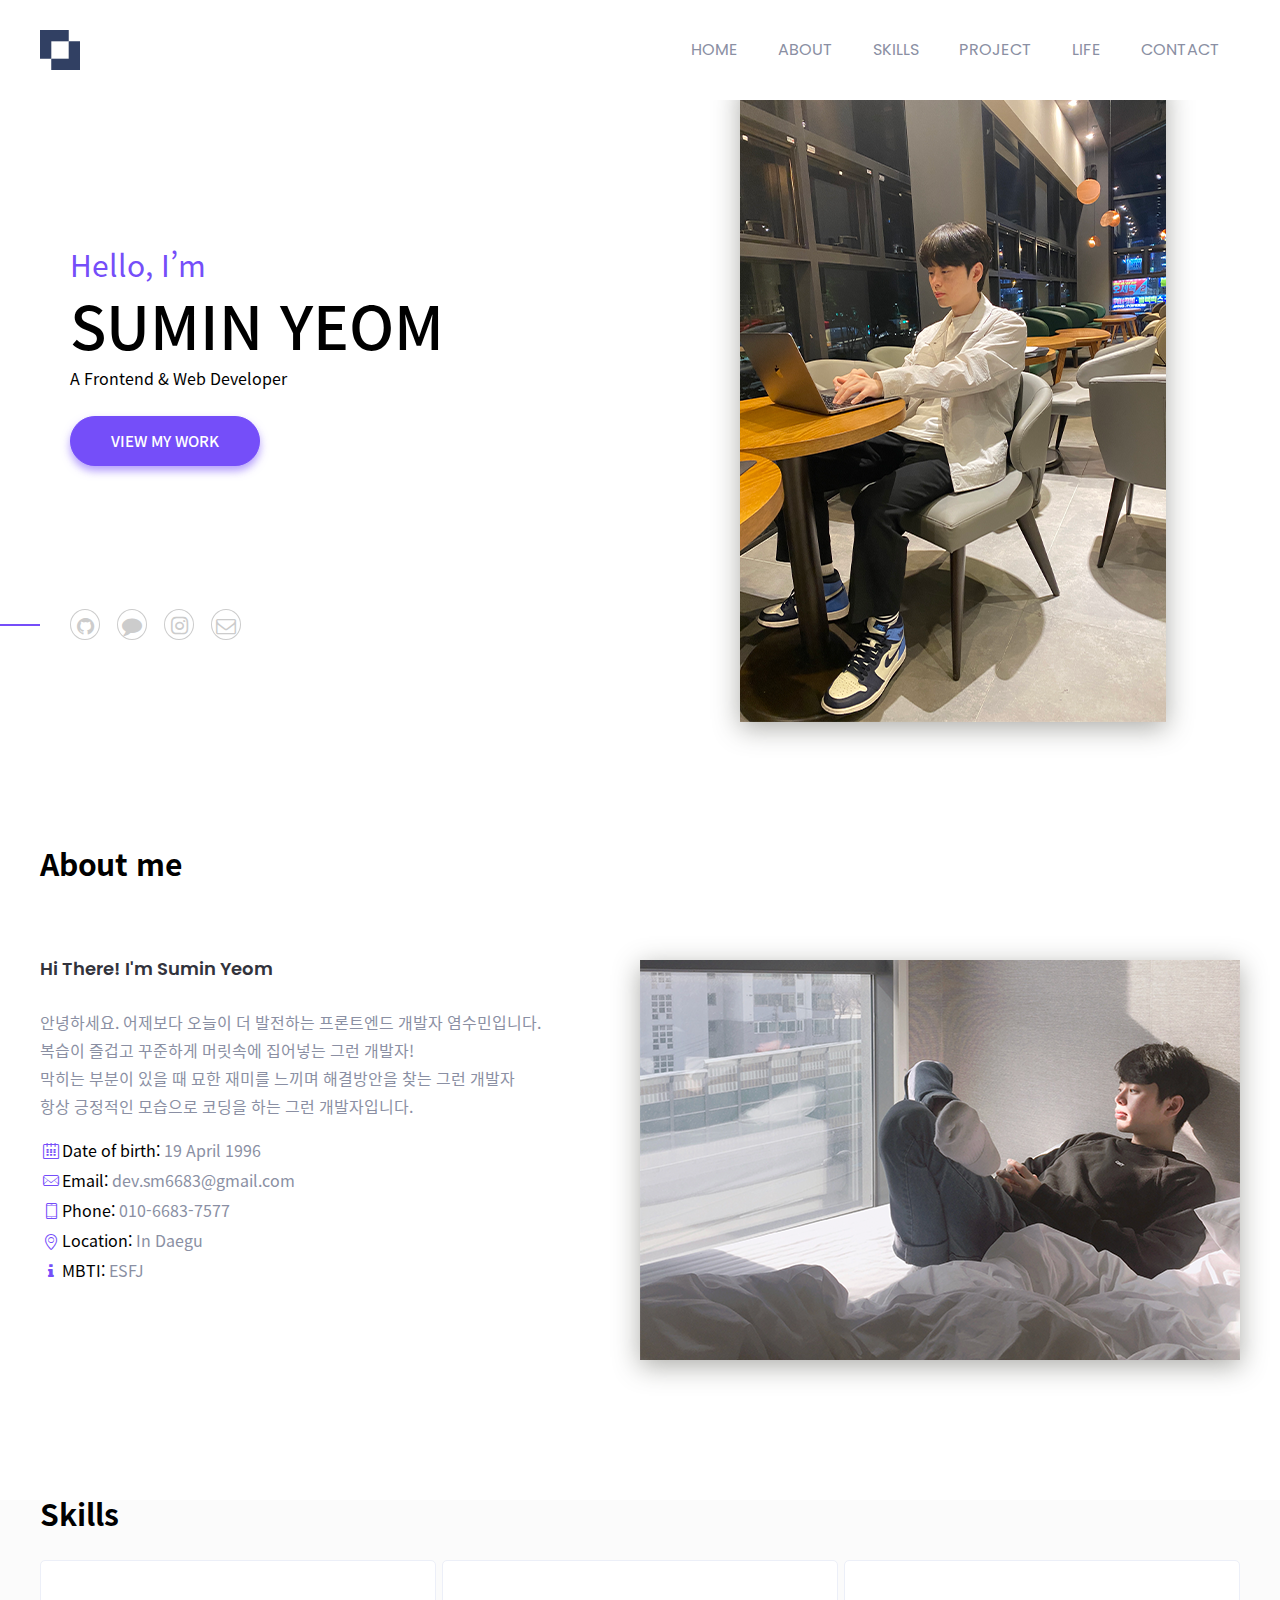
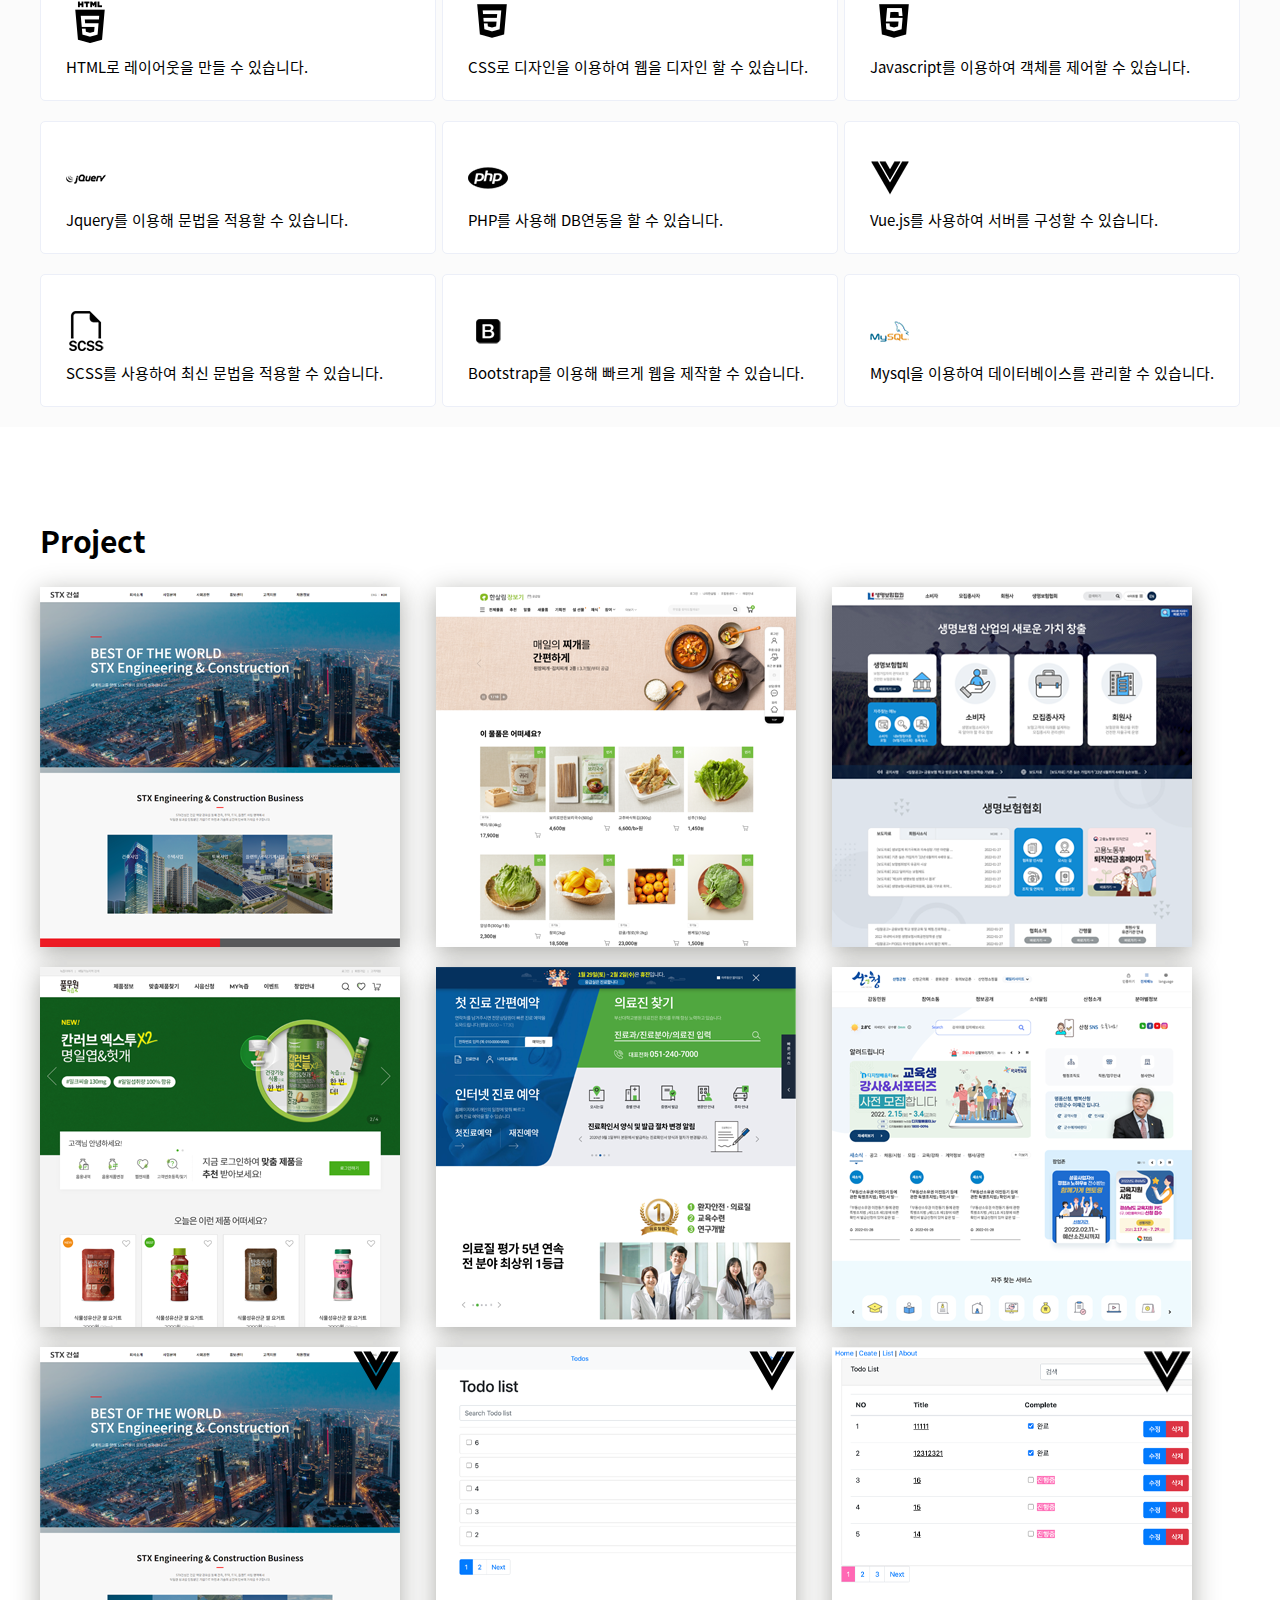
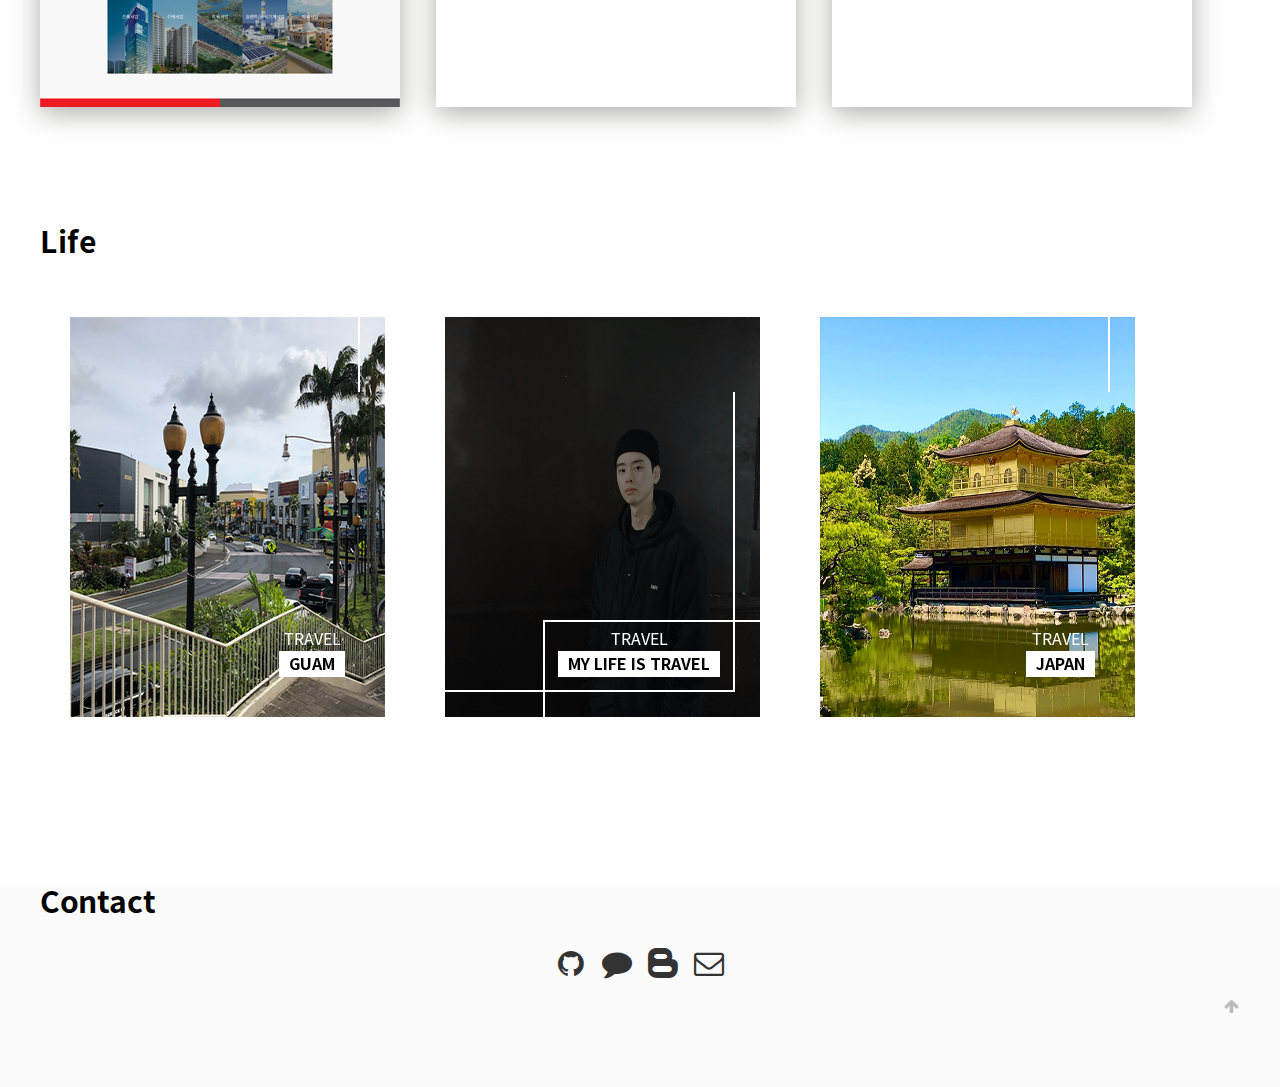
==== commit b6ab4189: "gotop 배치" ====
--- a/index.html
+++ b/index.html
@@ -44,6 +44,7 @@
 </head>
 
 <body>
+    
     <div class="wrap">
         <!-- header -->
         <header class="header">
@@ -150,7 +151,7 @@
                                     <h4 class="service-title"><img src="images/bhtml.png" alt="img"></h4>
                                     <p class="servive-font">HTML로 레이어웃을 만들 수 있습니다.</p>
                                 </div>
-                            </div> <!-- single service -->
+                            </div> 
                         </div>
                         <div class="col-lg-4 col-md-6 col-sm-8">
                             <div class="single-service text-center">
@@ -161,7 +162,7 @@
                                     <h4 class="service-title"><img src="images/bcss.png" alt="img"></h4>
                                     <p class="servive-font">CSS로 디자인을 이용하여 웹을 디자인 할 수 있습니다.</p>
                                 </div>
-                            </div> <!-- single service -->
+                            </div> 
                         </div>
                         <div class="col-lg-4 col-md-6 col-sm-8">
                             <div class="single-service text-center">
@@ -172,7 +173,7 @@
                                     <h4 class="service-title"><img src="images/bjs.png"></h4>
                                     <p class="servive-font">Javascript를 이용하여 객체를 제어할 수 있습니다.</p>
                                 </div>
-                            </div> <!-- single service -->
+                            </div> 
                         </div>
                         <div class="col-lg-4 col-md-6 col-sm-8">
                             <div class="single-service text-center">
@@ -183,7 +184,7 @@
                                     <h4 class="service-title"><img src="images/bjq.png"></h4>
                                     <p class="servive-font">Jquery를 이용해 문법을 적용할 수 있습니다.</p>
                                 </div>
-                            </div> <!-- single service -->
+                            </div> 
                         </div>
                         <div class="col-lg-4 col-md-6 col-sm-8">
                             <div class="single-service text-center">
@@ -194,7 +195,7 @@
                                     <h4 class="service-title"><img src="images/bphp.png"></h4>
                                     <p class="servive-font">PHP를 사용해 DB연동을 할 수 있습니다.</p>
                                 </div>
-                            </div> <!-- single service -->
+                            </div> 
                         </div>
                         <div class="col-lg-4 col-md-6 col-sm-8">
                             <div class="single-service text-center">
@@ -205,7 +206,7 @@
                                     <h4 class="service-title"><img src="images/bvue.png"></h4>
                                     <p class="servive-font">Vue.js를 사용하여 서버를 구성할 수 있습니다.</p>
                                 </div>
-                            </div> <!-- single service -->
+                            </div> 
                         </div>
                         <div class="col-lg-4 col-md-6 col-sm-8">
                             <div class="single-service text-center">
@@ -216,7 +217,7 @@
                                     <h4 class="service-title"><img src="images/bscss.png"></h4>
                                     <p class="servive-font">SCSS를 사용하여 최신 문법을 적용할 수 있습니다.</p>
                                 </div>
-                            </div> <!-- single service -->
+                            </div> 
                         </div>
                         <div class="col-lg-4 col-md-6 col-sm-8">
                             <div class="single-service text-center">
@@ -227,7 +228,7 @@
                                     <h4 class="service-title"><img src="images/bboot.png"></h4>
                                     <p class="servive-font">Bootstrap를 이용해 빠르게 웹을 제작할 수 있습니다.</p>
                                 </div>
-                            </div> <!-- single service -->
+                            </div> 
                         </div>
                         <div class="col-lg-4 col-md-6 col-sm-8">
                             <div class="single-service text-center">
@@ -238,9 +239,9 @@
                                     <h4 class="service-title"><img src="images/bmysql.png"></h4>
                                     <p class="servive-font">Mysql을 이용하여 데이터베이스를 관리할 수 있습니다.</p>
                                 </div>
-                            </div> <!-- single service -->
-                        </div>
-                    </div> <!-- row -->
+                            </div> 
+                        </div>
+                    </div> 
                 </div>
             </section>
             <section class="project" id="project">
@@ -266,7 +267,7 @@
                                         </ul>
                                     </div>
                                 </div>
-                            </div> <!-- single work -->
+                            </div>
                         </div>
                         <div class="col-lg-4 col-md-6 col-sm-6">
                             <div class="single-work text-center mt-30">
@@ -287,7 +288,7 @@
                                         </ul>
                                     </div>
                                 </div>
-                            </div> <!-- single work -->
+                            </div>
                         </div>
                         <div class="col-lg-4 col-md-6 col-sm-6">
                             <div class="single-work text-center mt-30">
@@ -308,7 +309,7 @@
                                         </ul>
                                     </div>
                                 </div>
-                            </div> <!-- single work -->
+                            </div> 
                         </div>
                         <div class="col-lg-4 col-md-6 col-sm-6">
                             <div class="single-work text-center mt-30">
@@ -329,7 +330,7 @@
                                         </ul>
                                     </div>
                                 </div>
-                            </div> <!-- single work -->
+                            </div> 
                         </div>
                         <div class="col-lg-4 col-md-6 col-sm-6">
                             <div class="single-work text-center mt-30">
@@ -350,7 +351,7 @@
                                         </ul>
                                     </div>
                                 </div>
-                            </div> <!-- single work -->
+                            </div> 
                         </div>
                         <div class="col-lg-4 col-md-6 col-sm-6">
                             <div class="single-work text-center mt-30">
@@ -371,7 +372,7 @@
                                         </ul>
                                     </div>
                                 </div>
-                            </div> <!-- single work -->
+                            </div> 
                         </div>
                         <div class="col-lg-4 col-md-6 col-sm-6">
                             <div class="single-work text-center mt-30">
@@ -389,7 +390,7 @@
                                         </ul>
                                     </div>
                                 </div>
-                            </div> <!-- single work -->
+                            </div> 
                         </div>
                         <div class="col-lg-4 col-md-6 col-sm-6">
                             <div class="single-work text-center mt-30">
@@ -405,7 +406,7 @@
                                         </ul>
                                     </div>
                                 </div>
-                            </div> <!-- single work -->
+                            </div> 
                         </div>
                         <div class="col-lg-4 col-md-6 col-sm-6">
                             <div class="single-work text-center mt-30">
@@ -421,9 +422,9 @@
                                         </ul>
                                     </div>
                                 </div>
-                            </div> <!-- single work -->
-                        </div>
-                    </div> <!-- row -->
+                            </div>
+                        </div>
+                    </div> 
                 </div>
 
             </section>
@@ -466,26 +467,29 @@
                     </div>
                 </div>
             </section>
-            <section class="contact" id="contact">
-                <div class="container">
-                    <h2 class="main-title">Contact</h2>
-                    <div class="contact-wrap">
-                        <ul class="contact-list">
-                            <li><a href="https://github.com/min6683" target="_blank"><i
-                                        class="icon-github-circled"></i></a></li>
-                            <li><a href="https://open.kakao.com/o/sgc5Saee" target="_blank"><i
-                                        class="icon-comment"></i></a></li>
-                            <li><a href="https://blog.naver.com/cksdl124"><i class="icon-blogger"
-                                        target="_blank"></i></a></li>
-                            <li><a href="mailto:dev.sm6683@gmail.com" target="_blank"><i class="icon-mail-1"></i></a>
-                            </li>
-                        </ul>
-                    </div>
-                </div>
-            </section>
             <!-- footer -->
             <footer class="footer">
-
+                <!-- gotop -->
+                <div class="gotop">
+                    <a href="#"><i class="icon-up-big"></i></a>
+                </div>
+                <section class="contact" id="contact">
+                    <div class="container">
+                        <h2 class="main-title">Contact</h2>
+                        <div class="contact-wrap">
+                            <ul class="contact-list">
+                                <li><a href="https://github.com/min6683" target="_blank"><i
+                                            class="icon-github-circled"></i></a></li>
+                                <li><a href="https://open.kakao.com/o/sgc5Saee" target="_blank"><i
+                                            class="icon-comment"></i></a></li>
+                                <li><a href="https://blog.naver.com/cksdl124"><i class="icon-blogger"
+                                            target="_blank"></i></a></li>
+                                <li><a href="mailto:dev.sm6683@gmail.com" target="_blank"><i class="icon-mail-1"></i></a>
+                                </li>
+                            </ul>
+                        </div>
+                    </div>
+                </section>
             </footer>
         </div>
 
--- a/css/style.css
+++ b/css/style.css
@@ -41,6 +41,7 @@
 body {
     font-family: 'Noto Sans KR', 'NanumSquare', '돋움', Dotum, '굴림', Gulim, Helvetica, 'Apple SD Gothic Neo', Tahoma, Geneva, sans-serif, verdana;
     font-size: 16px;
+    overflow-x: hidden;
 }
 
 /* 공통요소 */
@@ -72,6 +73,7 @@
     font-weight: 600;
     text-align: left;
 }
+
 
 /* header */
 .header {
@@ -132,47 +134,6 @@
     color: rgb(117, 78, 249);
 }
 
-/* .navbar-toggler {
-    border: 0;
-    padding: 2px 6px; 
-    background-color: transparent;
-    display: none;
-}
-.navbar-toggler .toggler-icon {
-    width: 30px;
-    height: 2px;
-    background-color: #32333c;
-    margin: 5px 0;
-    display: block;
-    position: relative;
-    -webkit-transition: all 0.3s ease-out 0s;
-    -moz-transition: all 0.3s ease-out 0s;
-    -ms-transition: all 0.3s ease-out 0s;
-    -o-transition: all 0.3s ease-out 0s;
-    transition: all 0.3s ease-out 0s; 
-}
-
-.navbar-toggler.active .toggler-icon:nth-of-type(1) {
-    -webkit-transform: rotate(45deg);
-    -moz-transform: rotate(45deg);
-    -ms-transform: rotate(45deg);
-    -o-transform: rotate(45deg);
-    transform: rotate(45deg);
-    top: 7px;
-}
-
-.navbar-toggler.active .toggler-icon:nth-of-type(2) {
-    opacity: 0;
-}
-
-.navbar-toggler.active .toggler-icon:nth-of-type(3) {
-    -webkit-transform: rotate(135deg);
-    -moz-transform: rotate(135deg);
-    -ms-transform: rotate(135deg);
-    -o-transform: rotate(135deg);
-    transform: rotate(135deg);
-    top: -7px;
-} */
 
 #btn {
     position: fixed;
@@ -189,6 +150,7 @@
     outline: none;
     z-index: 99999;
 }
+
 .btn-wrap {
     position: fixed;
     left: 0;
@@ -196,6 +158,7 @@
     display: block;
     z-index: 99;
 }
+
 .m-menu {
     position: fixed;
     left: 0;
@@ -207,6 +170,7 @@
     z-index: 999;
     transition: bottom 0.5s;
 }
+
 .m-menu-active {
     bottom: 0%;
 }
@@ -392,7 +356,7 @@
     #btn {
         display: block;
     }
-    
+
 
 
     .icon-menu {
@@ -430,6 +394,7 @@
     text-align: right;
     line-height: 25px;
 }
+
 .submenu li:hover a {
     color: #754ef9;
 }
@@ -517,7 +482,7 @@
     }
 
     .sub-title {
-        font-size: 25px !important;
+        font-size: 3rem !important;
         white-space: nowrap;
     }
 
@@ -528,6 +493,21 @@
 
     .header-social-icon {
         margin-left: 90px !important;
+    }
+}
+
+@media all and (max-width:380px) {
+    .visual-left {
+        padding: 0 0 0 50px;
+    }
+
+    .visual-left p {
+        white-space: nowrap;
+    }
+
+    .sub-title {
+        font-size: 3rem !important;
+        white-space: nowrap;
     }
 }
 
@@ -771,7 +751,12 @@
 
 @media all and (max-width:720px) {
     .ab-right {
-        width: 100%;
+        width: 50%;
+    }
+
+    .ab-left {
+        width: 50%;
+        white-space: nowrap;
     }
 
     .ab-right {
@@ -780,28 +765,40 @@
 
     .about .container {
         text-align: left;
-        margin-left: 40px;
-        white-space: nowrap;
     }
 
     .main-title {
-        font-size: 25px;
+        font-size: 20px;
     }
 
     .ab-txt {
         margin-bottom: 20px;
-        font-size: 14px;
+        font-size: 12px;
+    }
+
+    .ab-left-bot i {
+        font-size: 13px;
     }
 
 }
 
 @media all and (max-width:480px) {
     ab-title {
-        font-size: 16px;
+        font-size: 1rem;
     }
 
     ab-txt {
-        font-size: 14px !important;
+        font-size: 1.5rem;
+    }
+}
+
+@media all and (max-width:380px) {
+    ab-title {
+        font-size: 1rem;
+    }
+
+    ab-txt {
+        font-size: 12px;
     }
 }
 
@@ -857,18 +854,43 @@
 }
 
 @media all and (max-width:720px) {
+    service-content {
+        max-width: 50%;
+        max-height: 50%;
+        width: 50vw;
+        height: 50vw;
+    }
+
     .service-title img {
-        padding-left: 85px;
+        padding-left: 50%;
     }
 
     .servive-font {
         display: none;
+    }
+}
+
+@media all and (max-width:620px) {
+    .service-title img {
+        padding-left: 50%;
     }
 }
 
 @media all and (max-width:520px) {
     .service-title img {
         padding-left: 35px;
+    }
+}
+
+@media all and (max-width:420px) {
+    .service-title img {
+        padding-left: 35px;
+    }
+}
+
+@media all and (max-width:380px) {
+    .service-title img {
+        padding-left: 10px;
     }
 }
 
@@ -1289,6 +1311,14 @@
     }
 }
 
+@media all and (max-width:380px) {
+    .project-wrap {
+        position: relative;
+        display: block;
+        margin-left: 35px;
+    }
+}
+
 
 /* //project */
 
@@ -1538,6 +1568,25 @@
     }
 }
 
+@media all and (max-width:380px) {
+
+    .life-wrap {
+        position: relative;
+        display: block;
+        margin-left: 35px;
+    }
+
+    .snip1445 {
+        width: 80%;
+        height: 80%;
+    }
+
+    .snip1445 img {
+        width: 100%;
+        height: 100%;
+    }
+}
+
 /* //life */
 
 
@@ -1548,6 +1597,22 @@
     display: block;
     height: 200px;
     background-color: rgb(251, 251, 251);
+}
+.gotop {
+    position: absolute;
+    right: 30px;
+    bottom: 60px;
+    display: block;
+    width: 30px;
+    height: 30px;
+    z-index: 999;
+    
+}
+
+.gotop i {
+    position: relative;
+    display: block;
+    color: #bbb;
 }
 
 .contact .container {
@@ -1576,6 +1641,7 @@
     font-size: 30px;
 }
 
+
 @media all and (max-width:1460px) {
     .contact .container {
         width: 1200px;
@@ -1595,10 +1661,16 @@
     }
 }
 
-@media all and (max-width:760px) {
+@media all and (max-width:720px) {
     .contact .container {
         margin-top: 100px;
     }
 }
 
-@media all and (max-width:520px) {}+@media all and (max-width:520px) {
+    
+}
+
+@media all and (max-width:380px) {
+    
+}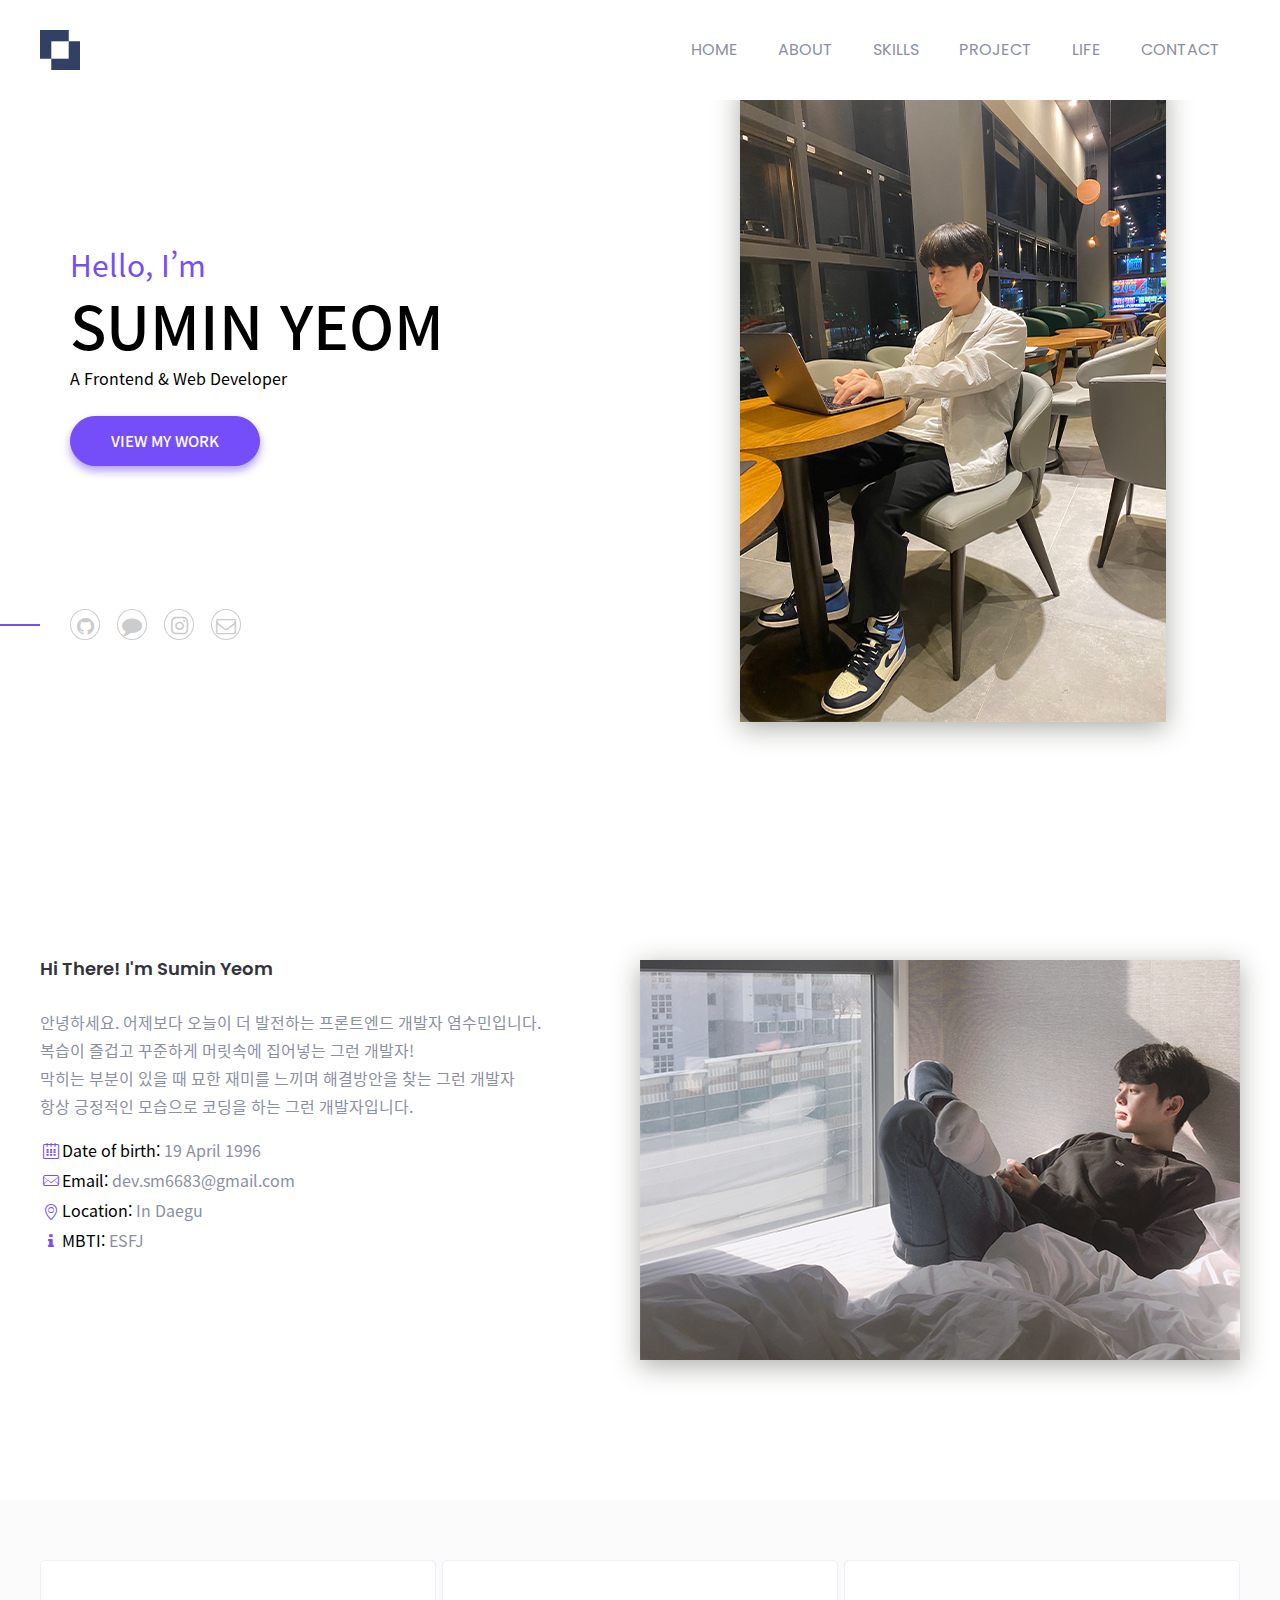
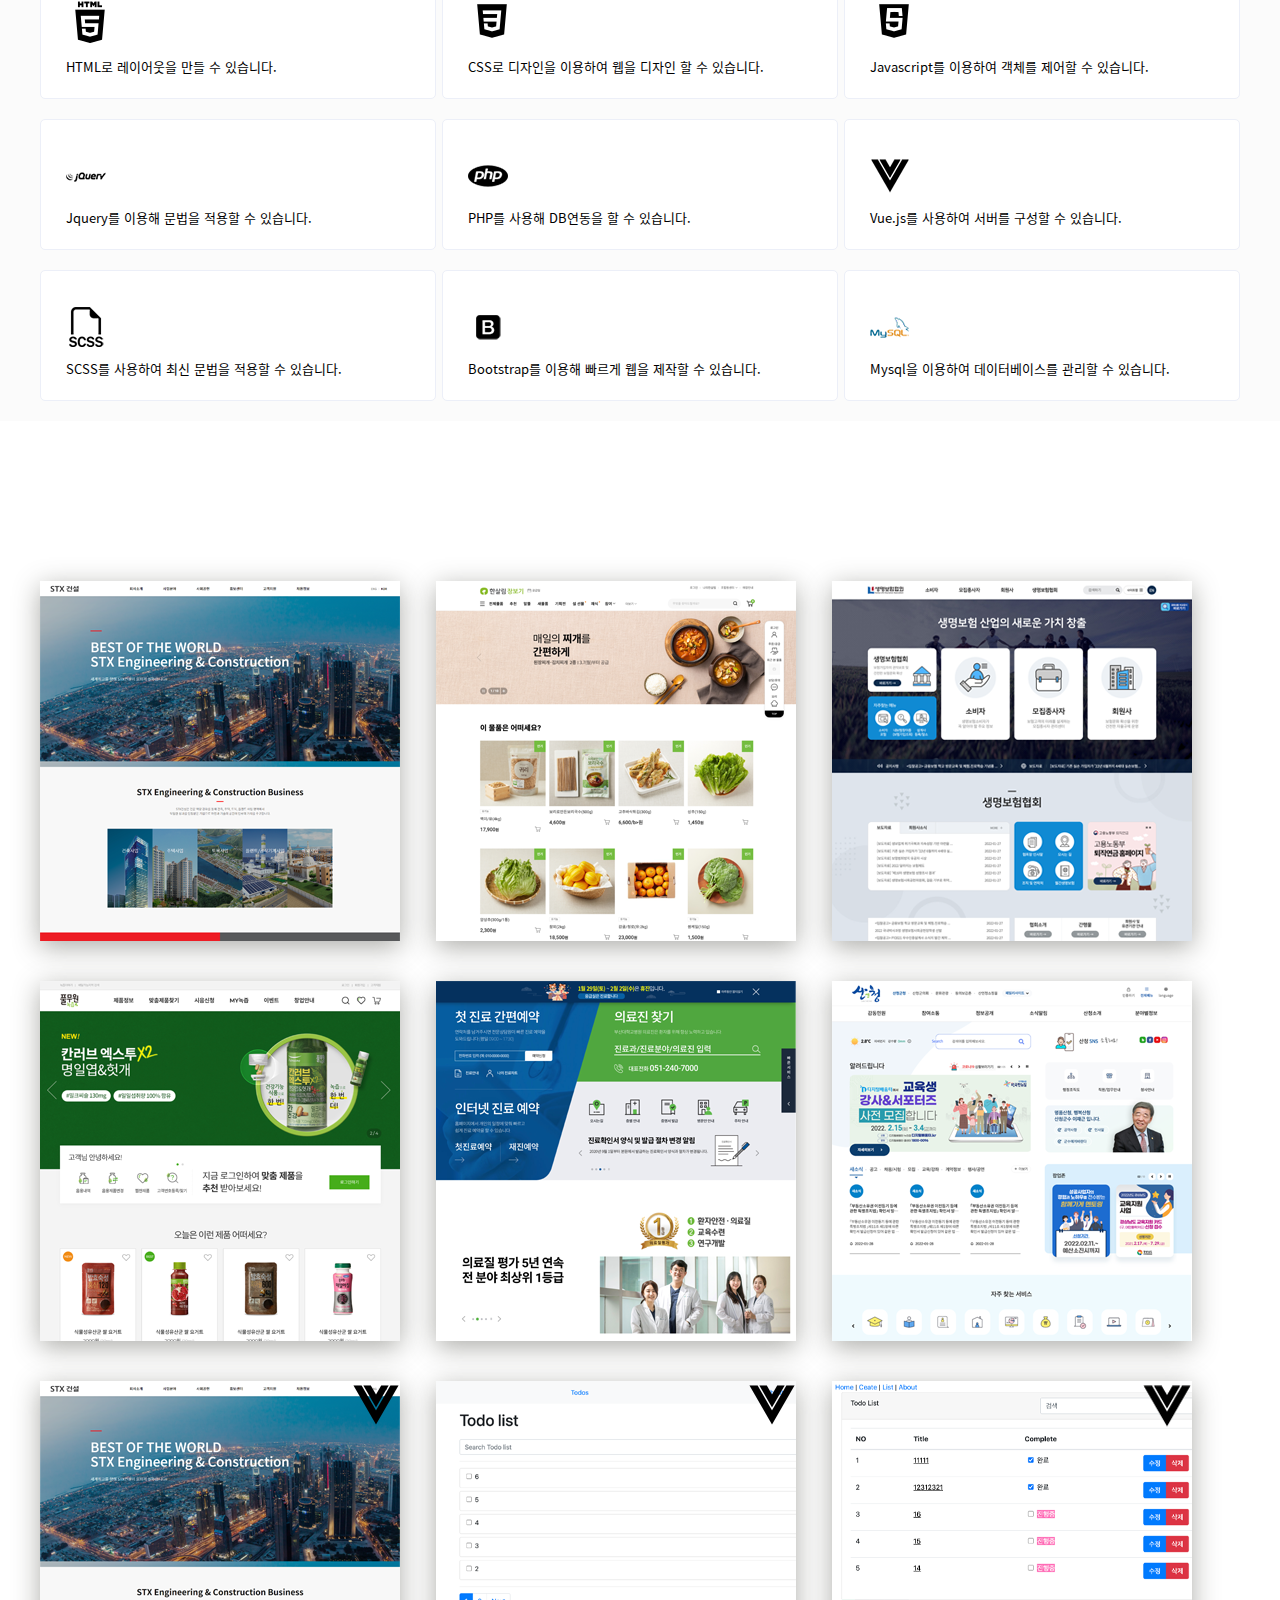
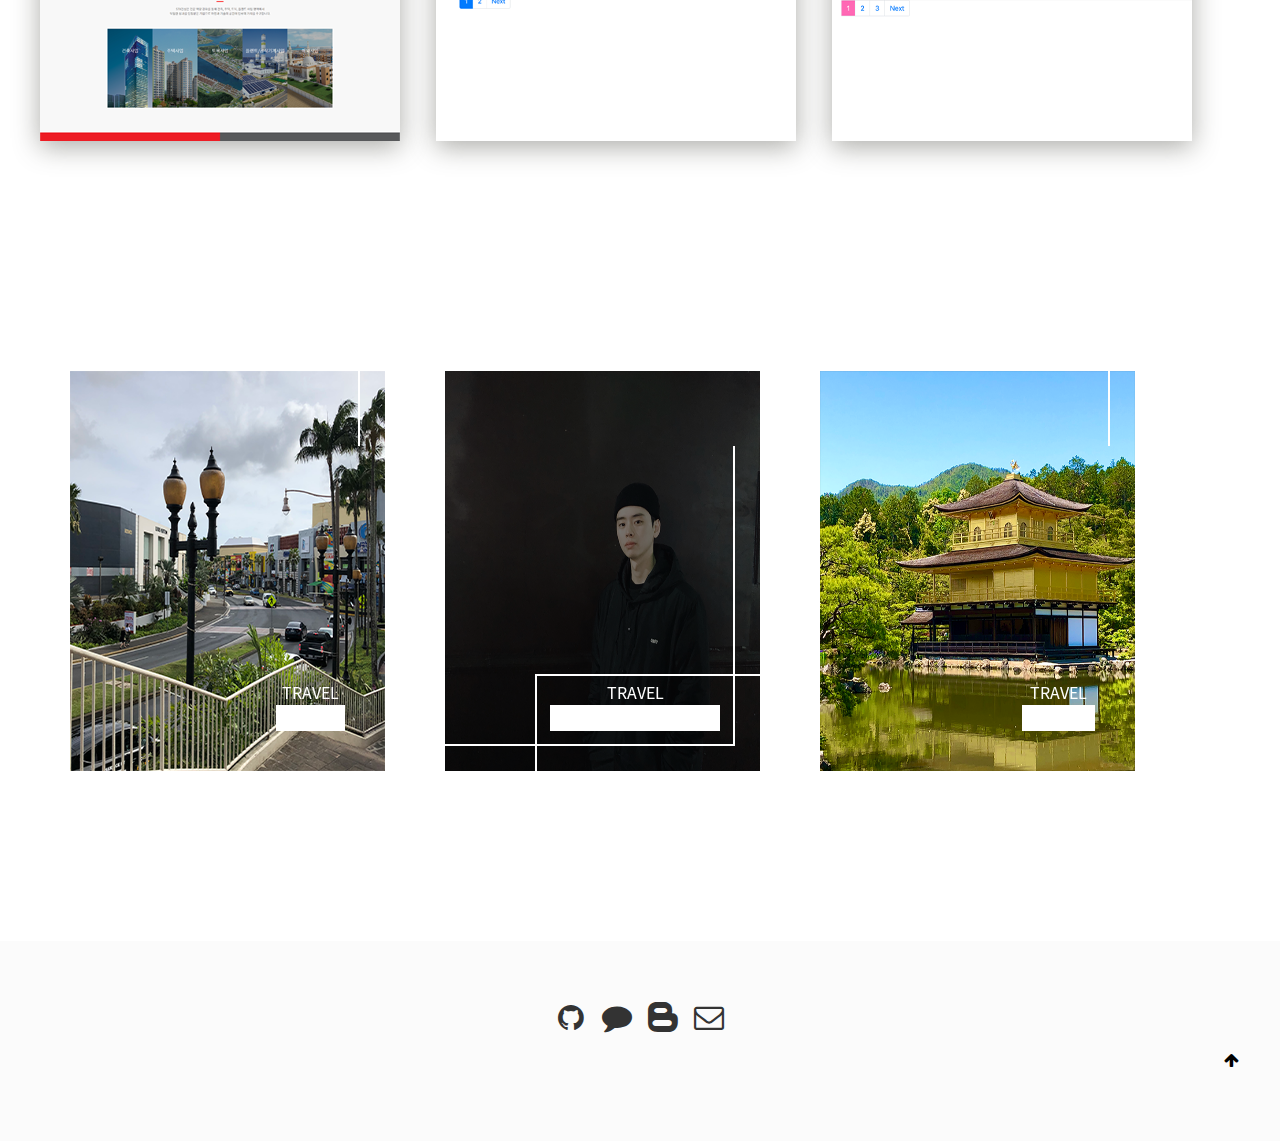
==== commit 9890dad9: "재수정" ====
--- a/index.html
+++ b/index.html
@@ -125,7 +125,7 @@
                             <div class="ab-left-bot">
                                 <i class="icon-calendar-1"><span>Date of birth: <b>19 April 1996</b></span></i>
                                 <i class="icon-mail-2"><span>Email: <b>dev.sm6683@gmail.com</b></span></i>
-                                <i class="icon-mobile"><span>Phone: <b>010-6683-7577</b></span></i>
+                                <!-- <i class="icon-mobile"><span>Phone: <b>010-6683-7577</b></span></i> -->
                                 <i class="icon-location"><span>Location: <b>In Daegu</b></span></i>
                                 <i class="icon-info"><span>MBTI: <b>ESFJ</b></span></i>
                             </div>
@@ -488,6 +488,9 @@
                                 </li>
                             </ul>
                         </div>
+                        <div class="copyright">
+                            <p>Copyright © 2022 sumin</p>
+                        </div>
                     </div>
                 </section>
             </footer>
--- a/css/style.css
+++ b/css/style.css
@@ -806,6 +806,7 @@
     position: relative;
     display: block;
     background-color: rgb(251, 251, 251);
+    cursor: default;
 }
 
 .skills .container {
@@ -1014,8 +1015,9 @@
 }
 
 .servive-font {
-    font-size: 15px;
+    font-size: 13px;
     margin-top: 15px;
+    
 }
 
 /* //about */
@@ -1047,7 +1049,7 @@
     position: relative;
     display: inline-block;
     text-align: center;
-    margin-bottom: 20px;
+    margin-bottom: 40px;
 }
 
 .single-work .work-image img {
@@ -1612,7 +1614,7 @@
 .gotop i {
     position: relative;
     display: block;
-    color: #bbb;
+    color: #000;
 }
 
 .contact .container {
@@ -1640,6 +1642,11 @@
 .contact-list li a {
     font-size: 30px;
 }
+.copyright {
+    margin-top: 30px;
+    text-align: center;
+    font-weight: bold;
+}
 
 
 @media all and (max-width:1460px) {
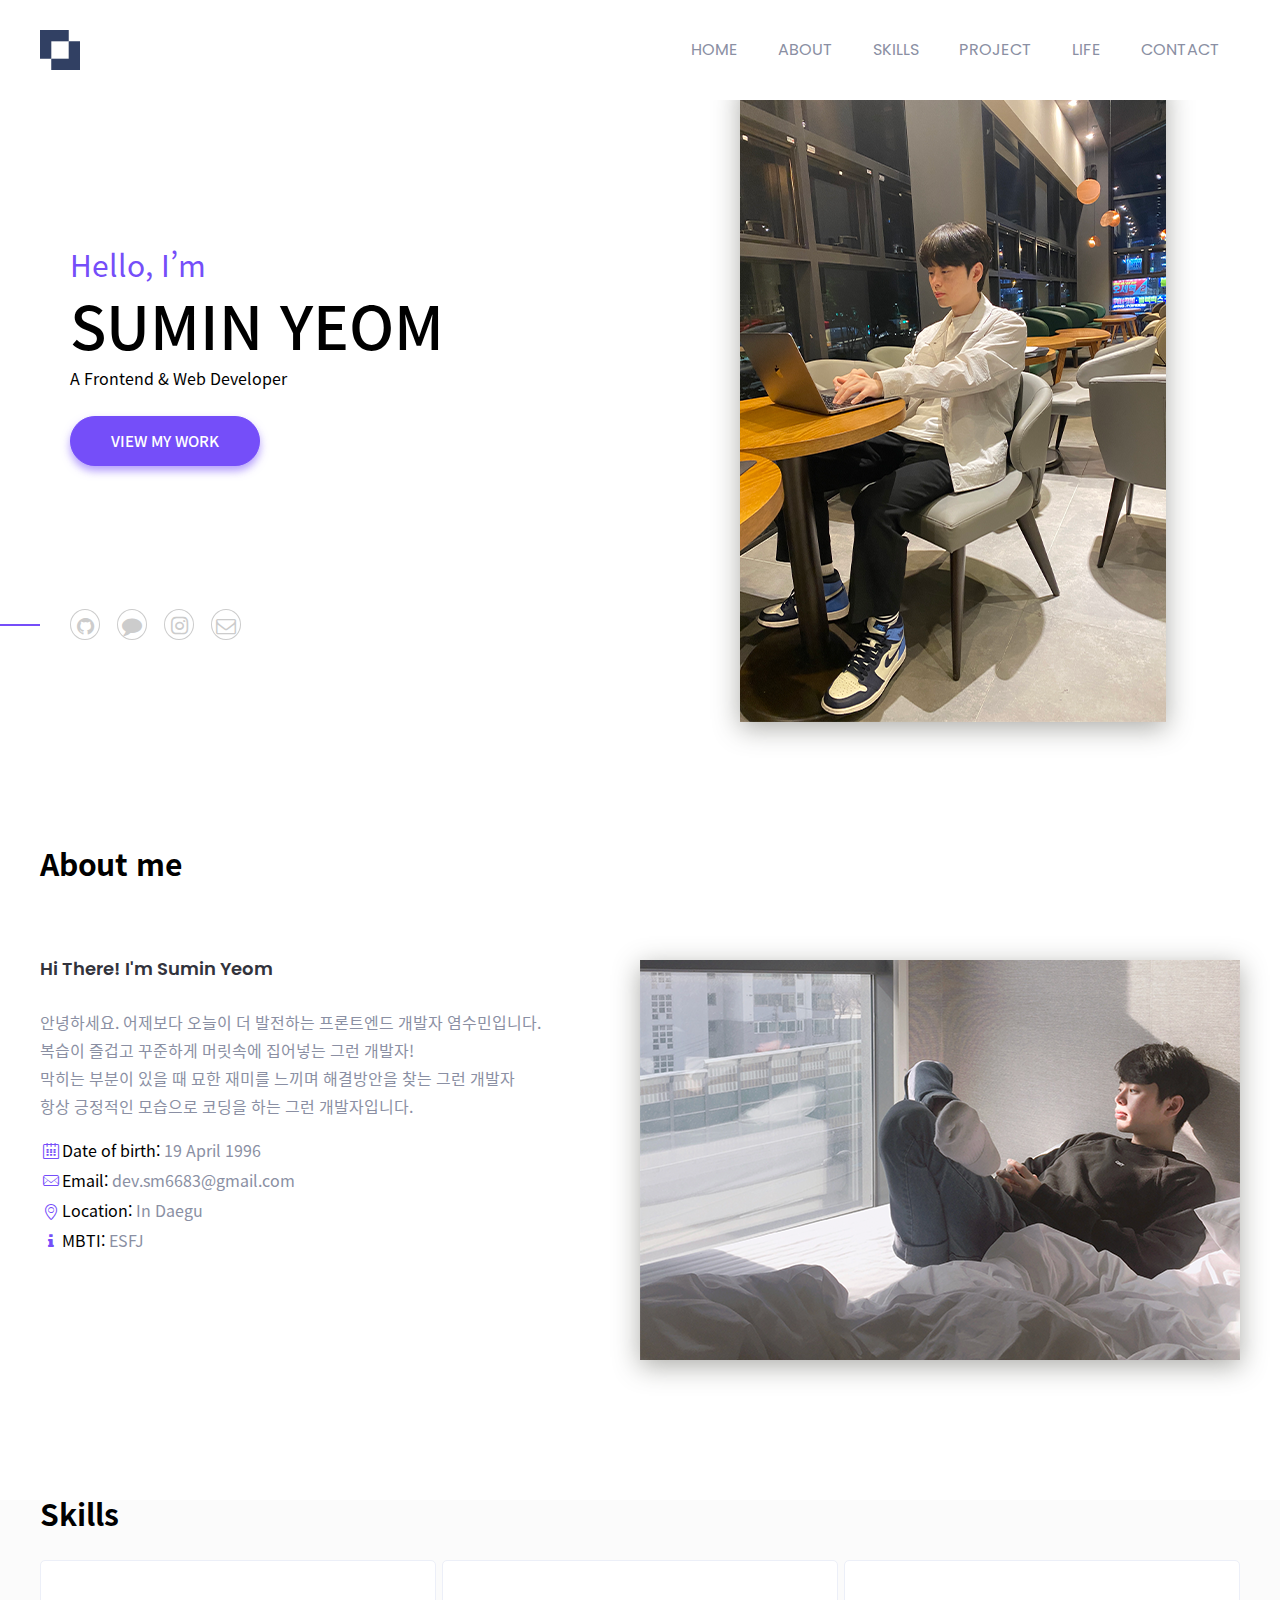
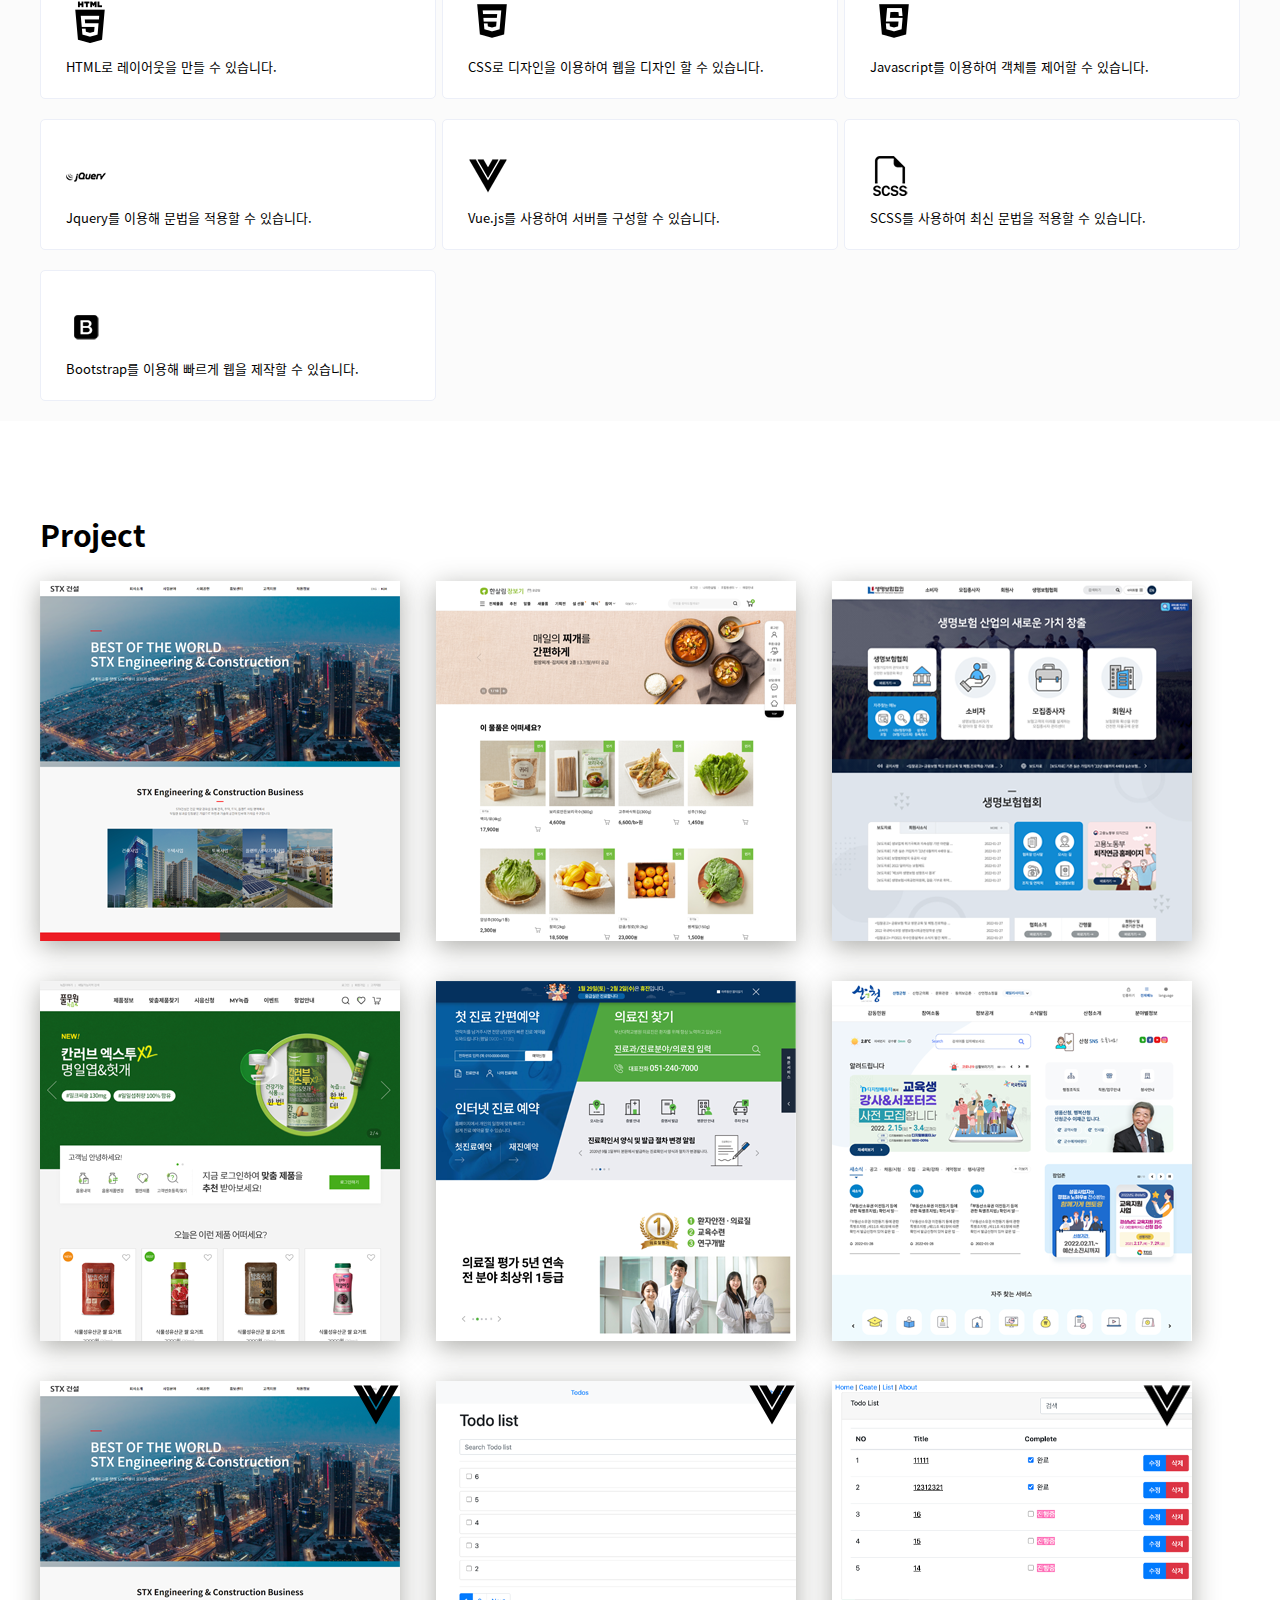
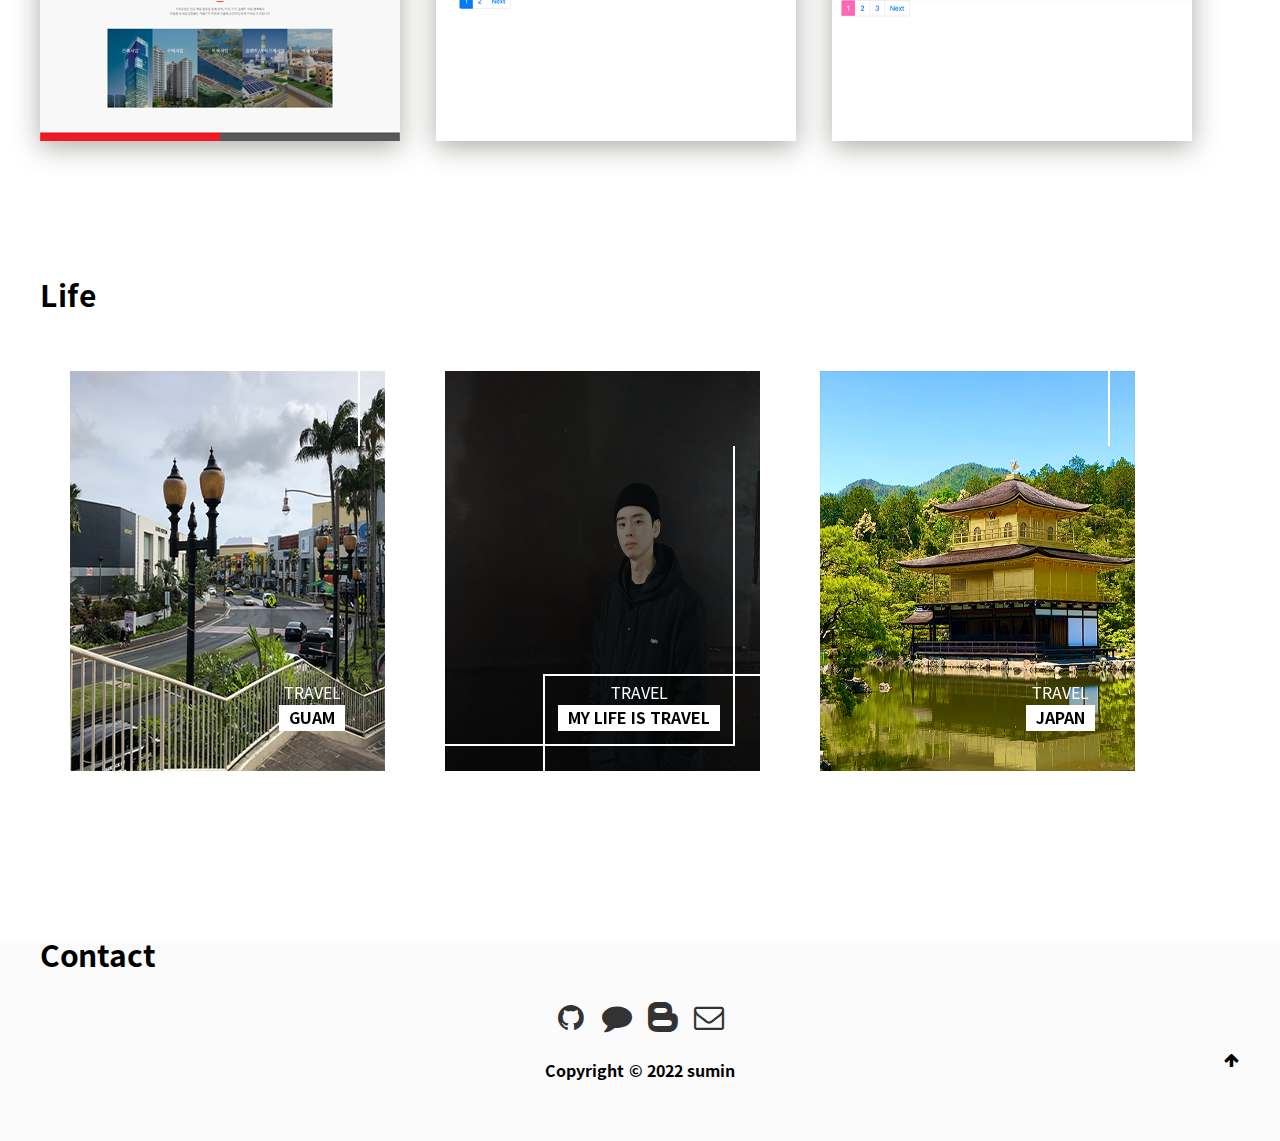
==== commit 5bc7771f: "수정완료" ====
--- a/index.html
+++ b/index.html
@@ -186,7 +186,7 @@
                                 </div>
                             </div> 
                         </div>
-                        <div class="col-lg-4 col-md-6 col-sm-8">
+                        <!-- <div class="col-lg-4 col-md-6 col-sm-8">
                             <div class="single-service text-center">
                                 <div class="service-icon">
                                     <i class="lni-website"></i>
@@ -196,7 +196,7 @@
                                     <p class="servive-font">PHP를 사용해 DB연동을 할 수 있습니다.</p>
                                 </div>
                             </div> 
-                        </div>
+                        </div> -->
                         <div class="col-lg-4 col-md-6 col-sm-8">
                             <div class="single-service text-center">
                                 <div class="service-icon">
@@ -230,7 +230,7 @@
                                 </div>
                             </div> 
                         </div>
-                        <div class="col-lg-4 col-md-6 col-sm-8">
+                        <!-- <div class="col-lg-4 col-md-6 col-sm-8">
                             <div class="single-service text-center">
                                 <div class="service-icon">
                                     <i class="lni-support"></i>
@@ -240,7 +240,7 @@
                                     <p class="servive-font">Mysql을 이용하여 데이터베이스를 관리할 수 있습니다.</p>
                                 </div>
                             </div> 
-                        </div>
+                        </div> -->
                     </div> 
                 </div>
             </section>
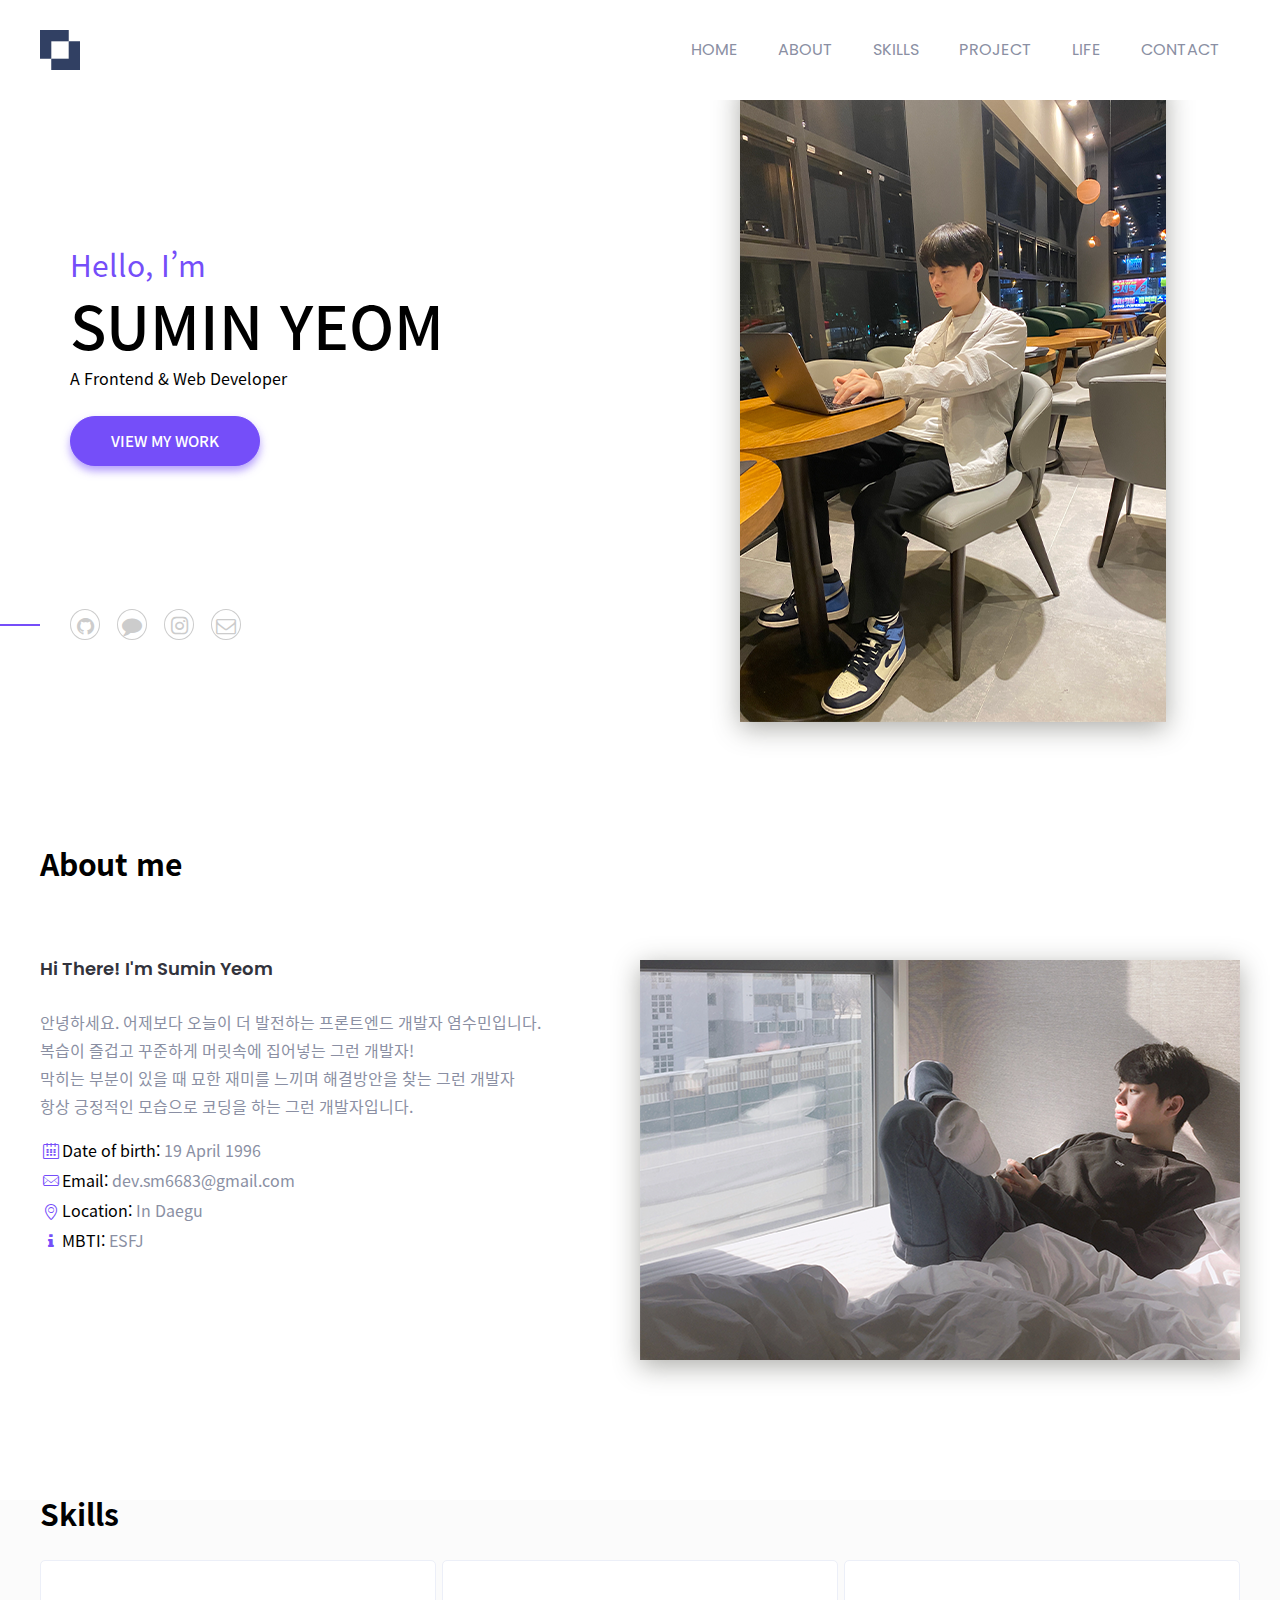
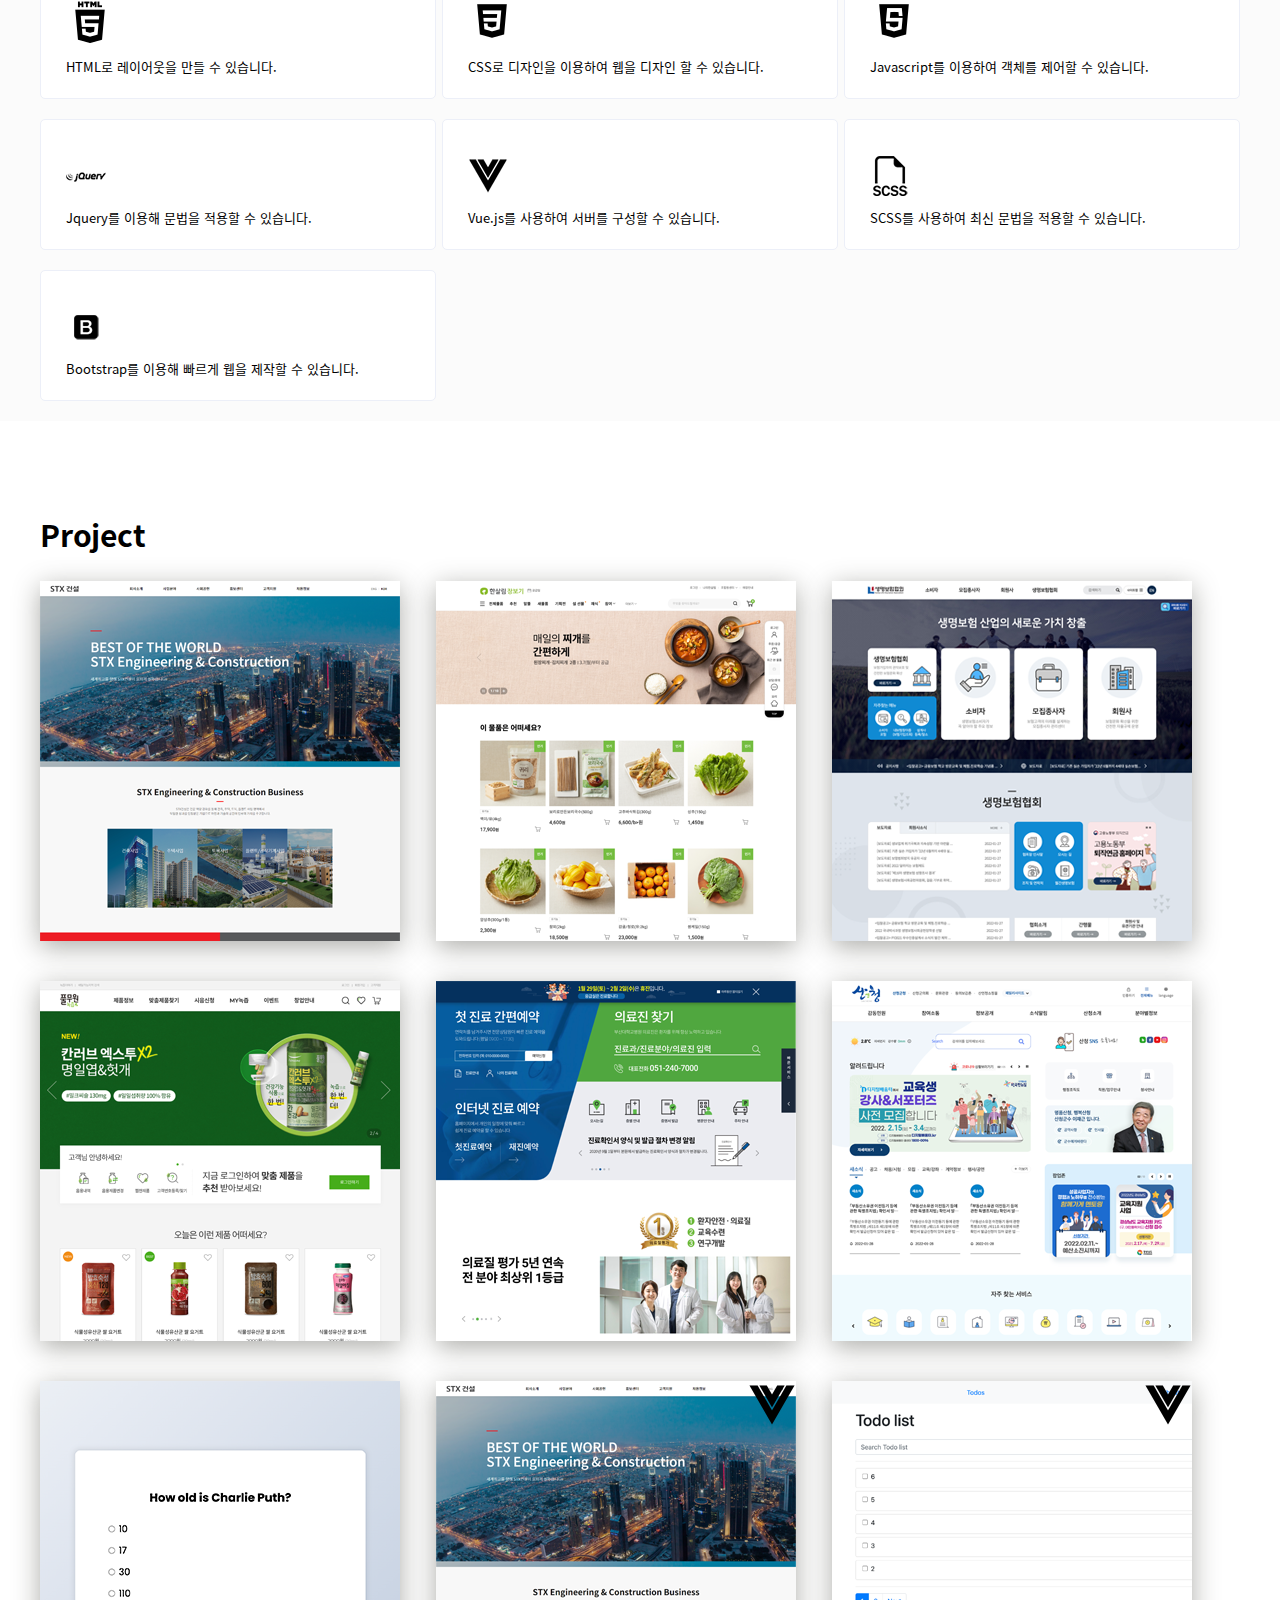
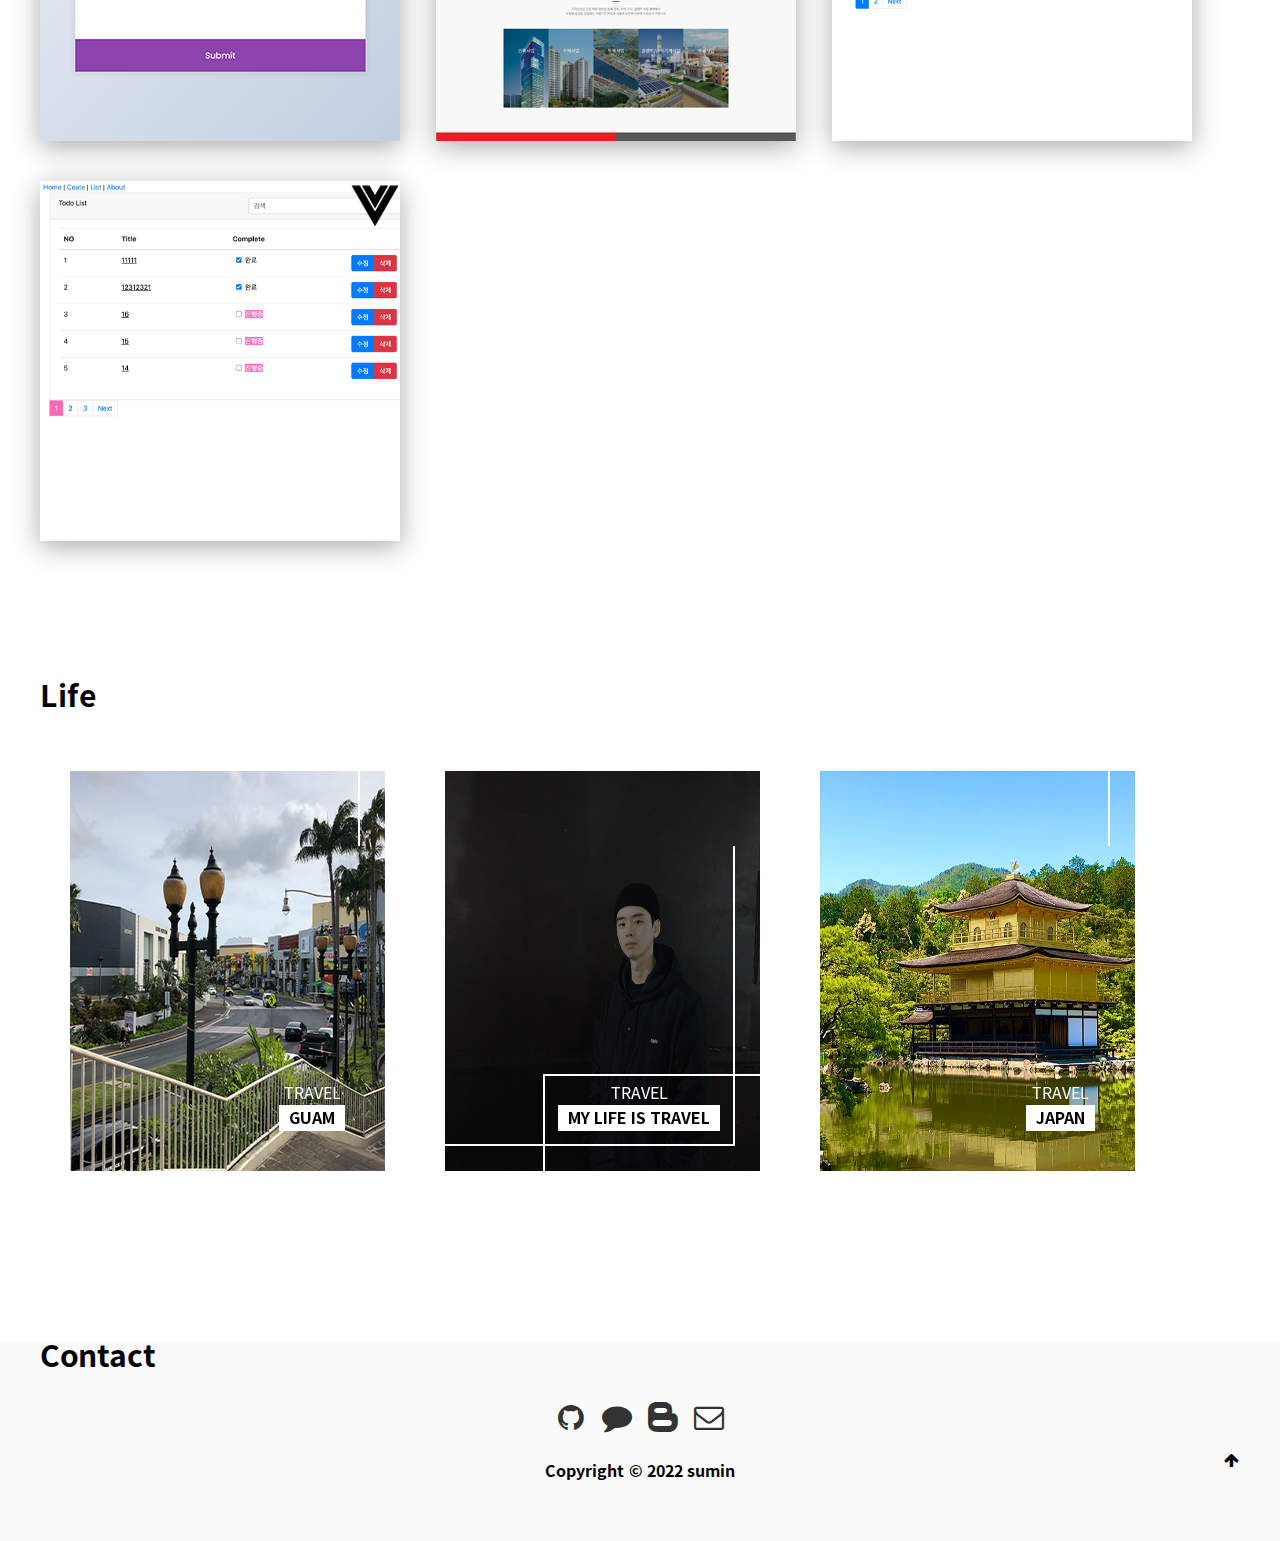
==== commit 609b263b: "프로젝트 추가" ====
--- a/index.html
+++ b/index.html
@@ -258,7 +258,7 @@
                                         <h3 class="work-title">STX건설 Clone Coding</h3>
                                         <ul class="work-wrap">
                                             <li><a href="https://github.com/min6683/stxconst" target="_blank"><i
-                                                        class="icon-github-circled">Giithub</i></a></li>
+                                                        class="icon-github-circled">Github</i></a></li>
                                             <li><a href="https://min6683.github.io/stxconst/" target="_blank"><i
                                                         class="icon-wrench">Work</i></a></li>
                                             <li><a href="http://www.stxconst.co.kr/" target="_blank"><i
@@ -279,7 +279,7 @@
                                         <h3 class="work-title">한살림 장보기 Clone Coding <br>DB, json 버전</h3>
                                         <ul class="work-wrap">
                                             <li><a href="https://github.com/min6683/hansalim" target="_blank"><i
-                                                        class="icon-github-circled">Giithub</i></a></li>
+                                                        class="icon-github-circled">Github</i></a></li>
                                             <li><a href="https://min6683.github.io/hansalim/" target="_blank"><i
                                                         class="icon-wrench">Work</i></a></li>
                                             <li><a href="https://shop.hansalim.or.kr/shopping/spMain.do"
@@ -300,7 +300,7 @@
                                         <h3 class="work-title">생명보험협회 Clone Coding<br>반응형 구현</h3>
                                         <ul class="work-wrap">
                                             <li><a href="https://github.com/min6683/klia" target="_blank"><i
-                                                        class="icon-github-circled">Giithub</i></a></li>
+                                                        class="icon-github-circled">Github</i></a></li>
                                             <li><a href="https://min6683.github.io/klia/" target="_blank"><i
                                                         class="icon-wrench">Work</i></a></li>
                                             <li><a href="https://www.klia.or.kr/" target="_blank"><i
@@ -321,7 +321,7 @@
                                         <h3 class="work-title">풀무원 녹즙 Clone Coding</h3>
                                         <ul class="work-wrap">
                                             <li><a href="https://github.com/min6683/greenjuice" target="_blank"><i
-                                                        class="icon-github-circled">Giithub</i></a></li>
+                                                        class="icon-github-circled">Github</i></a></li>
                                             <li><a href="https://min6683.github.io/greenjuice/" target="_blank"><i
                                                         class="icon-wrench">Work</i></a></li>
                                             <li><a href="https://greenjuice.pulmuone.com/" target="_blank"><i
@@ -342,7 +342,7 @@
                                         <h3 class="work-title">부산대병원 Clone Coding</h3>
                                         <ul class="work-wrap">
                                             <li><a href="https://github.com/min6683/pnuh" target="_blank"><i
-                                                        class="icon-github-circled">Giithub</i></a></li>
+                                                        class="icon-github-circled">Github</i></a></li>
                                             <li><a href="https://min6683.github.io/pnuh/" target="_blank"><i
                                                         class="icon-wrench">Work</i></a></li>
                                             <li><a href="https://www.pnuh.or.kr/pnuh/main/main.do?rbsIdx=1#none"
@@ -363,12 +363,29 @@
                                         <h3 class="work-title">산청군청 Clone Coding<br>반응형 구현</h3>
                                         <ul class="work-wrap">
                                             <li><a href="https://github.com/min6683/sancheong" target="_blank"><i
-                                                        class="icon-github-circled">Giithub</i></a></li>
+                                                        class="icon-github-circled">Github</i></a></li>
                                             <li><a href="https://min6683.github.io/sancheong/" target="_blank"><i
                                                         class="icon-wrench">Work</i></a></li>
                                             <li><a href="https://www.sancheong.go.kr/www/index.do" target="_blank"><i
                                                         class="icon-wrench">origin</i></a></li>
-
+                                        </ul>
+                                    </div>
+                                </div>
+                            </div> 
+                        </div>
+                        <div class="col-lg-4 col-md-6 col-sm-6">
+                            <div class="single-work text-center mt-30">
+                                <div class="work-image">
+                                    <img src="images/quiz.png" alt="work">
+                                </div>
+                                <div class="work-overlay">
+                                    <div class="work-content">
+                                        <h3 class="work-title">Quiz<br>Javascript로 구현</h3>
+                                        <ul class="work-wrap">
+                                            <li><a href="https://github.com/min6683/quiz" target="_blank"><i
+                                                        class="icon-github-circled">Github</i></a></li>
+                                            <li><a href="https://min6683.github.io/quiz/" target="_blank"><i
+                                                        class="icon-wrench">Work</i></a></li>
                                         </ul>
                                     </div>
                                 </div>
@@ -384,7 +401,7 @@
                                         <h3 class="work-title">STX건설 Vue.js 버전</h3>
                                         <ul class="work-wrap">
                                             <li><a href="https://github.com/min6683/stxvue" target="_blank"><i
-                                                        class="icon-github-circled">Giithub</i></a></li>
+                                                        class="icon-github-circled">Github</i></a></li>
                                             <li><a href="http://sm6683.dothome.co.kr/stxvue/"><i
                                                         class="icon-wrench">Work</i></a></li>
                                         </ul>
@@ -402,7 +419,7 @@
                                         <h3 class="work-title">투두 리스트 Vue.js 버전</h3>
                                         <ul class="work-wrap">
                                             <li><a href="https://github.com/min6683/todoapp" target="_blank"><i
-                                                        class="icon-github-circled">Giithub</i></a></li>
+                                                        class="icon-github-circled">Github</i></a></li>
                                         </ul>
                                     </div>
                                 </div>
@@ -418,7 +435,7 @@
                                         <h3 class="work-title">투두리스트 vue php버전</h3>
                                         <ul class="work-wrap">
                                             <li><a href="https://github.com/min6683/vuephp" target="_blank"><i
-                                                        class="icon-github-circled">Giithub</i></a></li>
+                                                        class="icon-github-circled">Github</i></a></li>
                                         </ul>
                                     </div>
                                 </div>
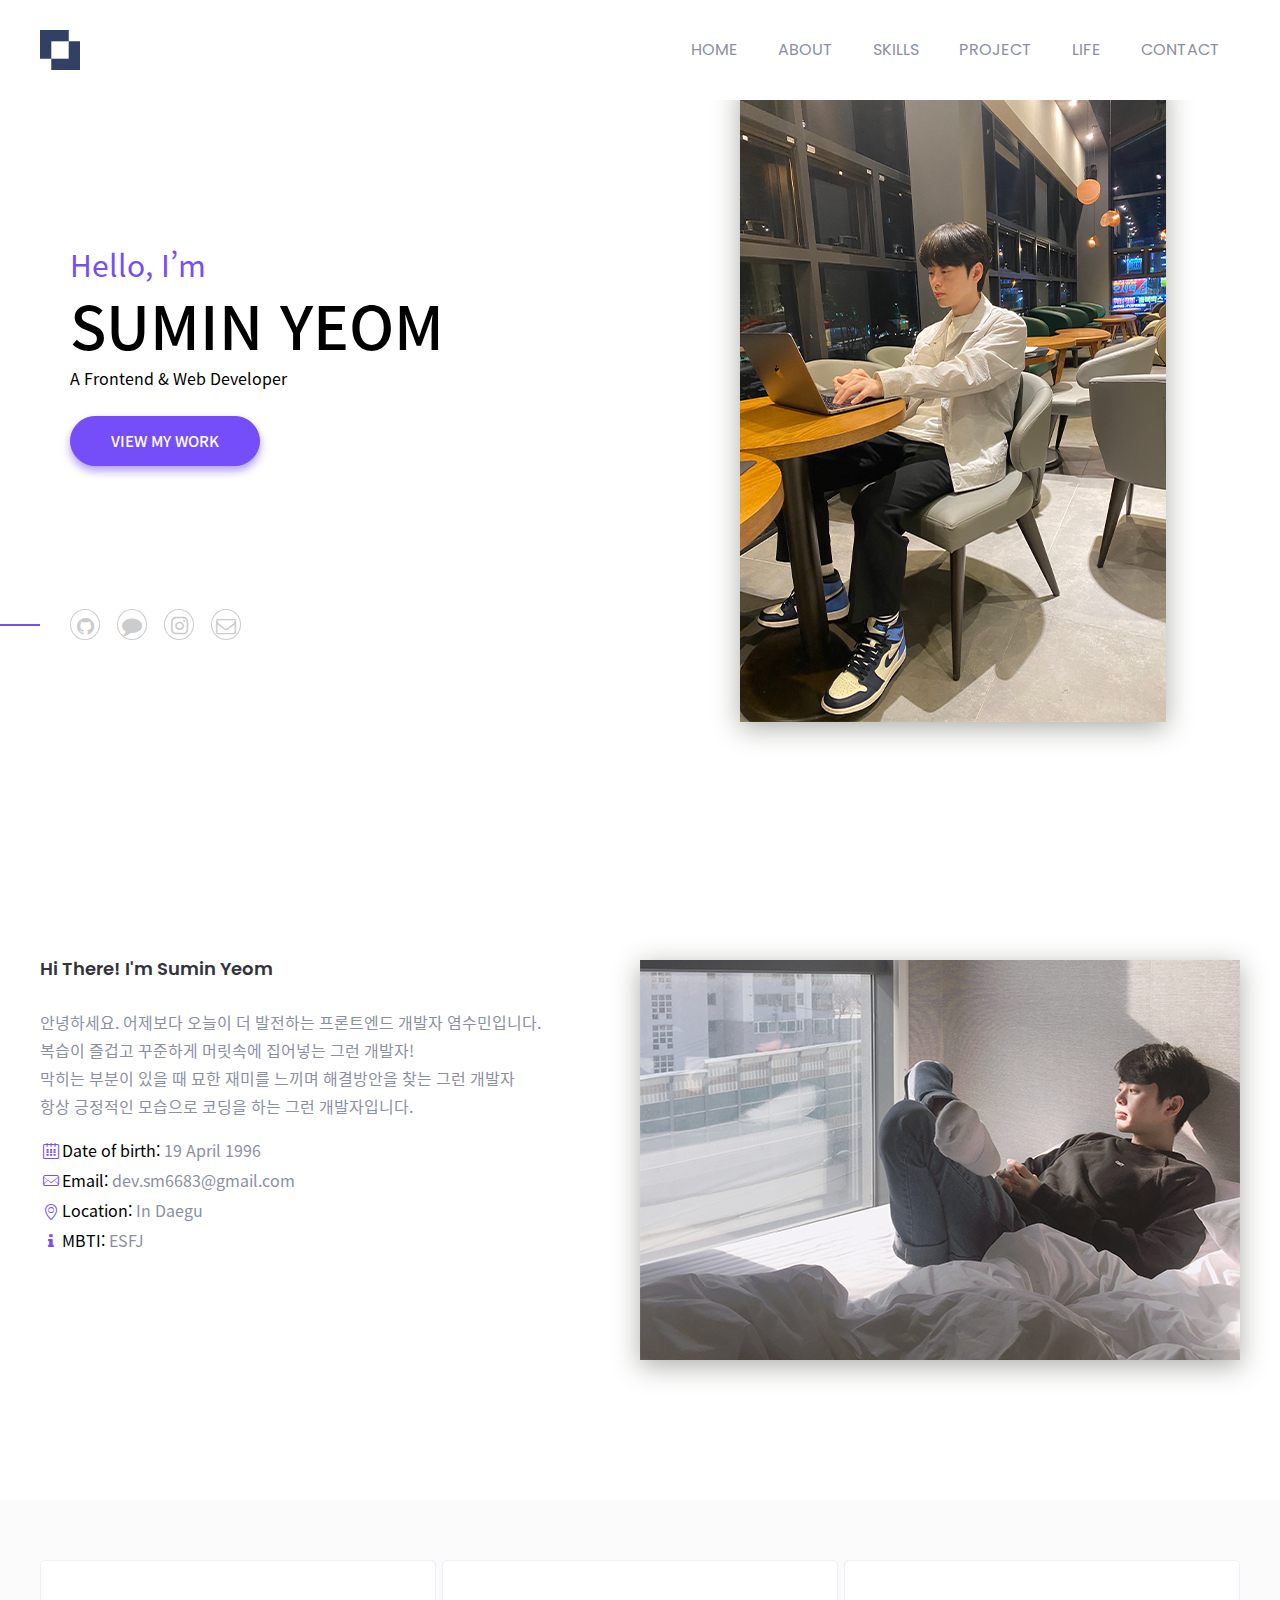
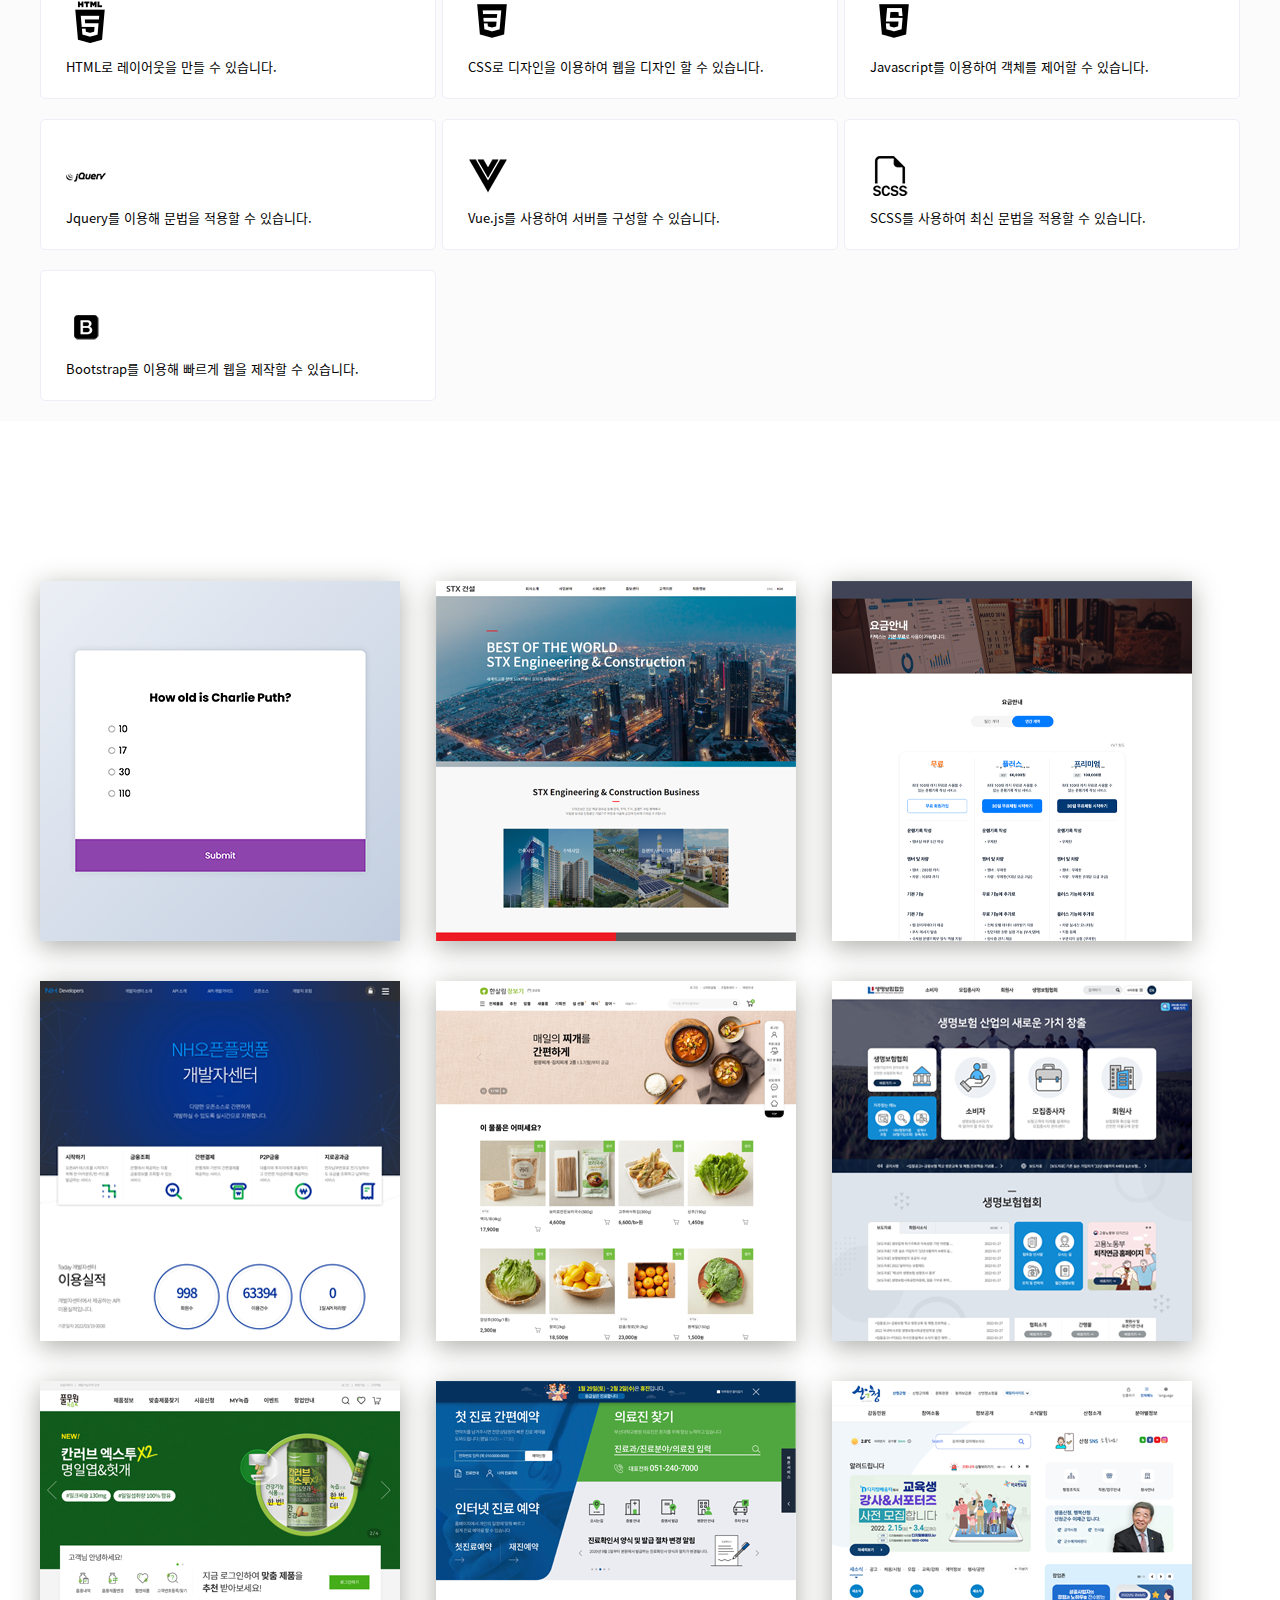
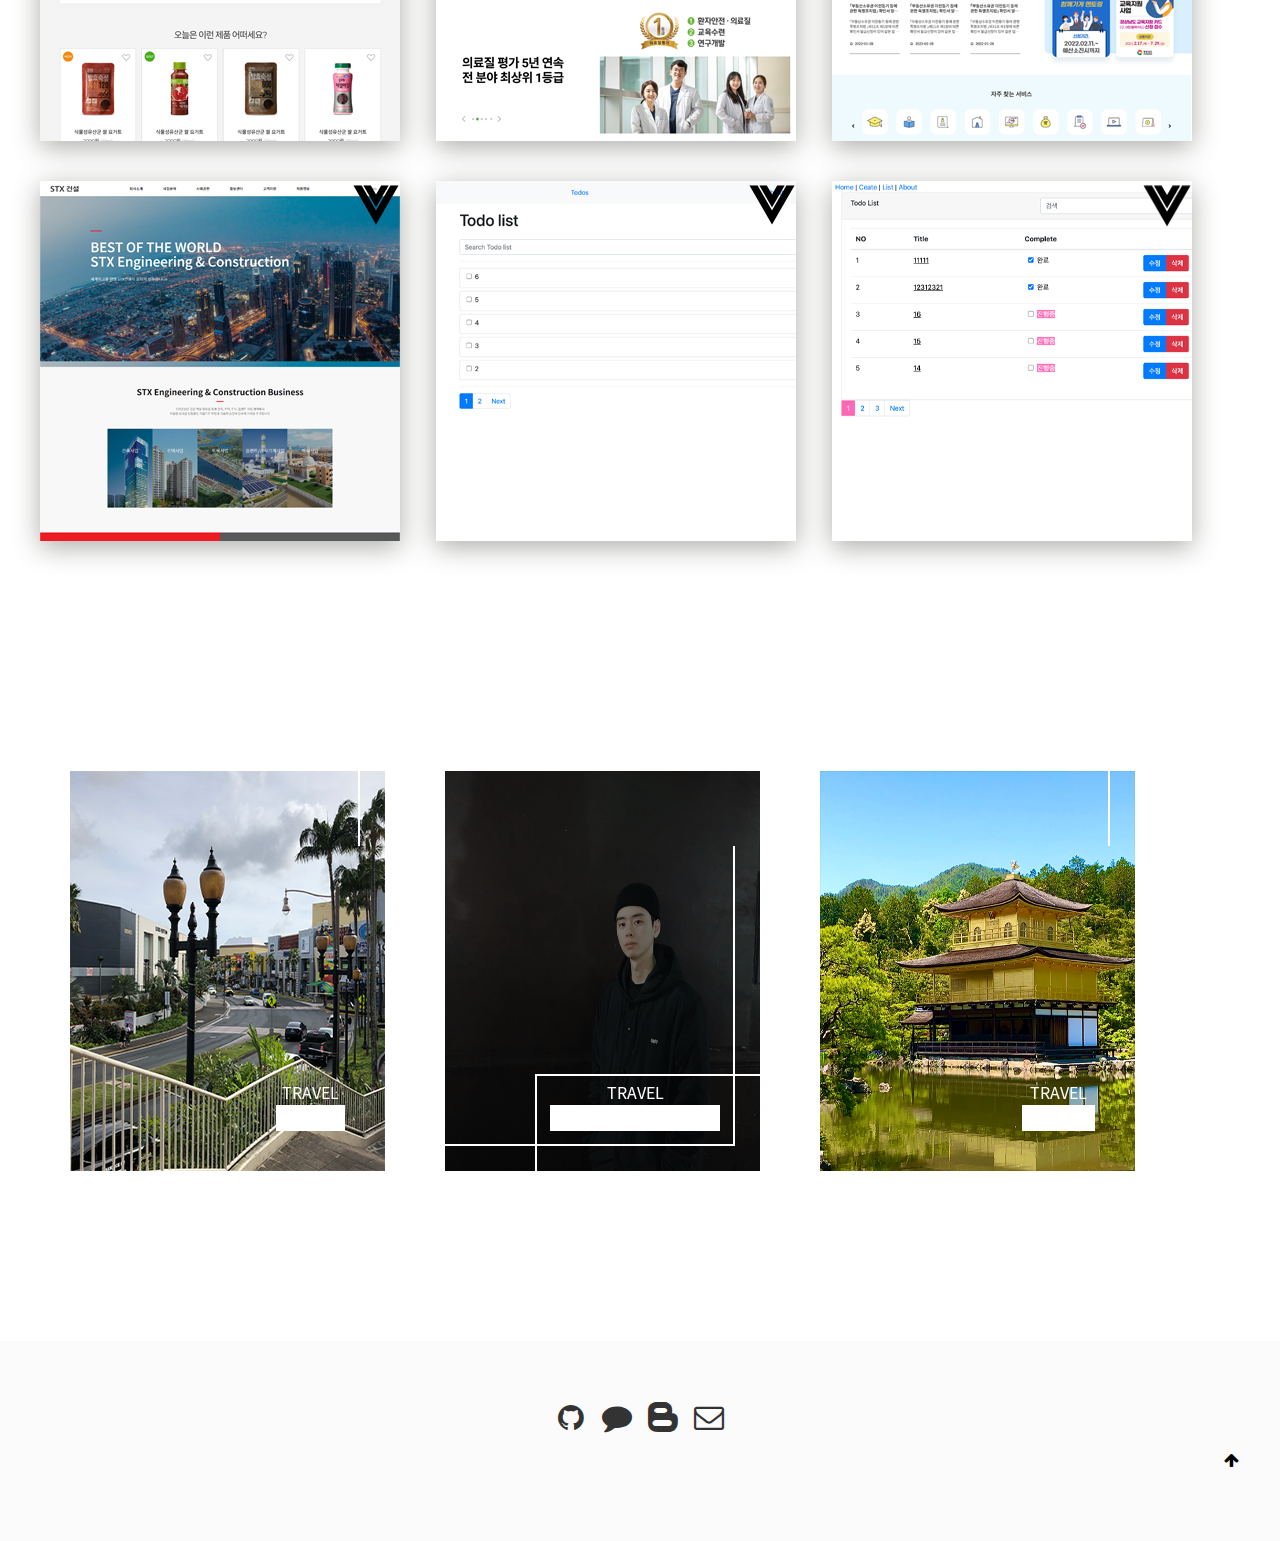
==== commit 50573634: "프로젝트 수정" ====
--- a/index.html
+++ b/index.html
@@ -251,6 +251,24 @@
                         <div class="col-lg-4 col-md-6 col-sm-6">
                             <div class="single-work text-center mt-30">
                                 <div class="work-image">
+                                    <img src="images/quiz.png" alt="work">
+                                </div>
+                                <div class="work-overlay">
+                                    <div class="work-content">
+                                        <h3 class="work-title">Quiz<br>Javascript로 구현</h3>
+                                        <ul class="work-wrap">
+                                            <li><a href="https://github.com/min6683/quiz" target="_blank"><i
+                                                        class="icon-github-circled">Github</i></a></li>
+                                            <li><a href="https://min6683.github.io/quiz/" target="_blank"><i
+                                                        class="icon-wrench">Work</i></a></li>
+                                        </ul>
+                                    </div>
+                                </div>
+                            </div> 
+                        </div>
+                        <div class="col-lg-4 col-md-6 col-sm-6">
+                            <div class="single-work text-center mt-30">
+                                <div class="work-image">
                                     <img src="images/stx360.png" alt="work">
                                 </div>
                                 <div class="work-overlay">
@@ -272,6 +290,48 @@
                         <div class="col-lg-4 col-md-6 col-sm-6">
                             <div class="single-work text-center mt-30">
                                 <div class="work-image">
+                                    <img src="images/cartax.png" alt="work">
+                                </div>
+                                <div class="work-overlay">
+                                    <div class="work-content">
+                                        <h3 class="work-title">카택스 요금 페이지 Clone Coding</h3>
+                                        <ul class="work-wrap">
+                                            <li><a href="https://github.com/min6683/cataxclone-pricepage" target="_blank"><i
+                                                        class="icon-github-circled">Github</i></a></li>
+                                            <li><a href="https://min6683.github.io/cataxclone-pricepage/" target="_blank"><i
+                                                        class="icon-wrench">Work</i></a></li>
+                                            <li><a href="https://cartax.biz/price" target="_blank"><i
+                                                        class="icon-wrench">origin</i></a></li>
+
+                                        </ul>
+                                    </div>
+                                </div>
+                            </div>
+                        </div>
+                        <div class="col-lg-4 col-md-6 col-sm-6">
+                            <div class="single-work text-center mt-30">
+                                <div class="work-image">
+                                    <img src="images/dev1.png" alt="work">
+                                </div>
+                                <div class="work-overlay">
+                                    <div class="work-content">
+                                        <h3 class="work-title">NH Developers Clone Coding</h3>
+                                        <ul class="work-wrap">
+                                            <li><a href="https://github.com/min6683/developers" target="_blank"><i
+                                                        class="icon-github-circled">Github</i></a></li>
+                                            <li><a href="https://min6683.github.io/developers/" target="_blank"><i
+                                                        class="icon-wrench">Work</i></a></li>
+                                            <li><a href="https://developers.nonghyup.com/" target="_blank"><i
+                                                        class="icon-wrench">origin</i></a></li>
+
+                                        </ul>
+                                    </div>
+                                </div>
+                            </div>
+                        </div>
+                        <div class="col-lg-4 col-md-6 col-sm-6">
+                            <div class="single-work text-center mt-30">
+                                <div class="work-image">
                                     <img src="images/han360.png" alt="work">
                                 </div>
                                 <div class="work-overlay">
@@ -373,24 +433,7 @@
                                 </div>
                             </div> 
                         </div>
-                        <div class="col-lg-4 col-md-6 col-sm-6">
-                            <div class="single-work text-center mt-30">
-                                <div class="work-image">
-                                    <img src="images/quiz.png" alt="work">
-                                </div>
-                                <div class="work-overlay">
-                                    <div class="work-content">
-                                        <h3 class="work-title">Quiz<br>Javascript로 구현</h3>
-                                        <ul class="work-wrap">
-                                            <li><a href="https://github.com/min6683/quiz" target="_blank"><i
-                                                        class="icon-github-circled">Github</i></a></li>
-                                            <li><a href="https://min6683.github.io/quiz/" target="_blank"><i
-                                                        class="icon-wrench">Work</i></a></li>
-                                        </ul>
-                                    </div>
-                                </div>
-                            </div> 
-                        </div>
+                        
                         <div class="col-lg-4 col-md-6 col-sm-6">
                             <div class="single-work text-center mt-30">
                                 <div class="work-image">
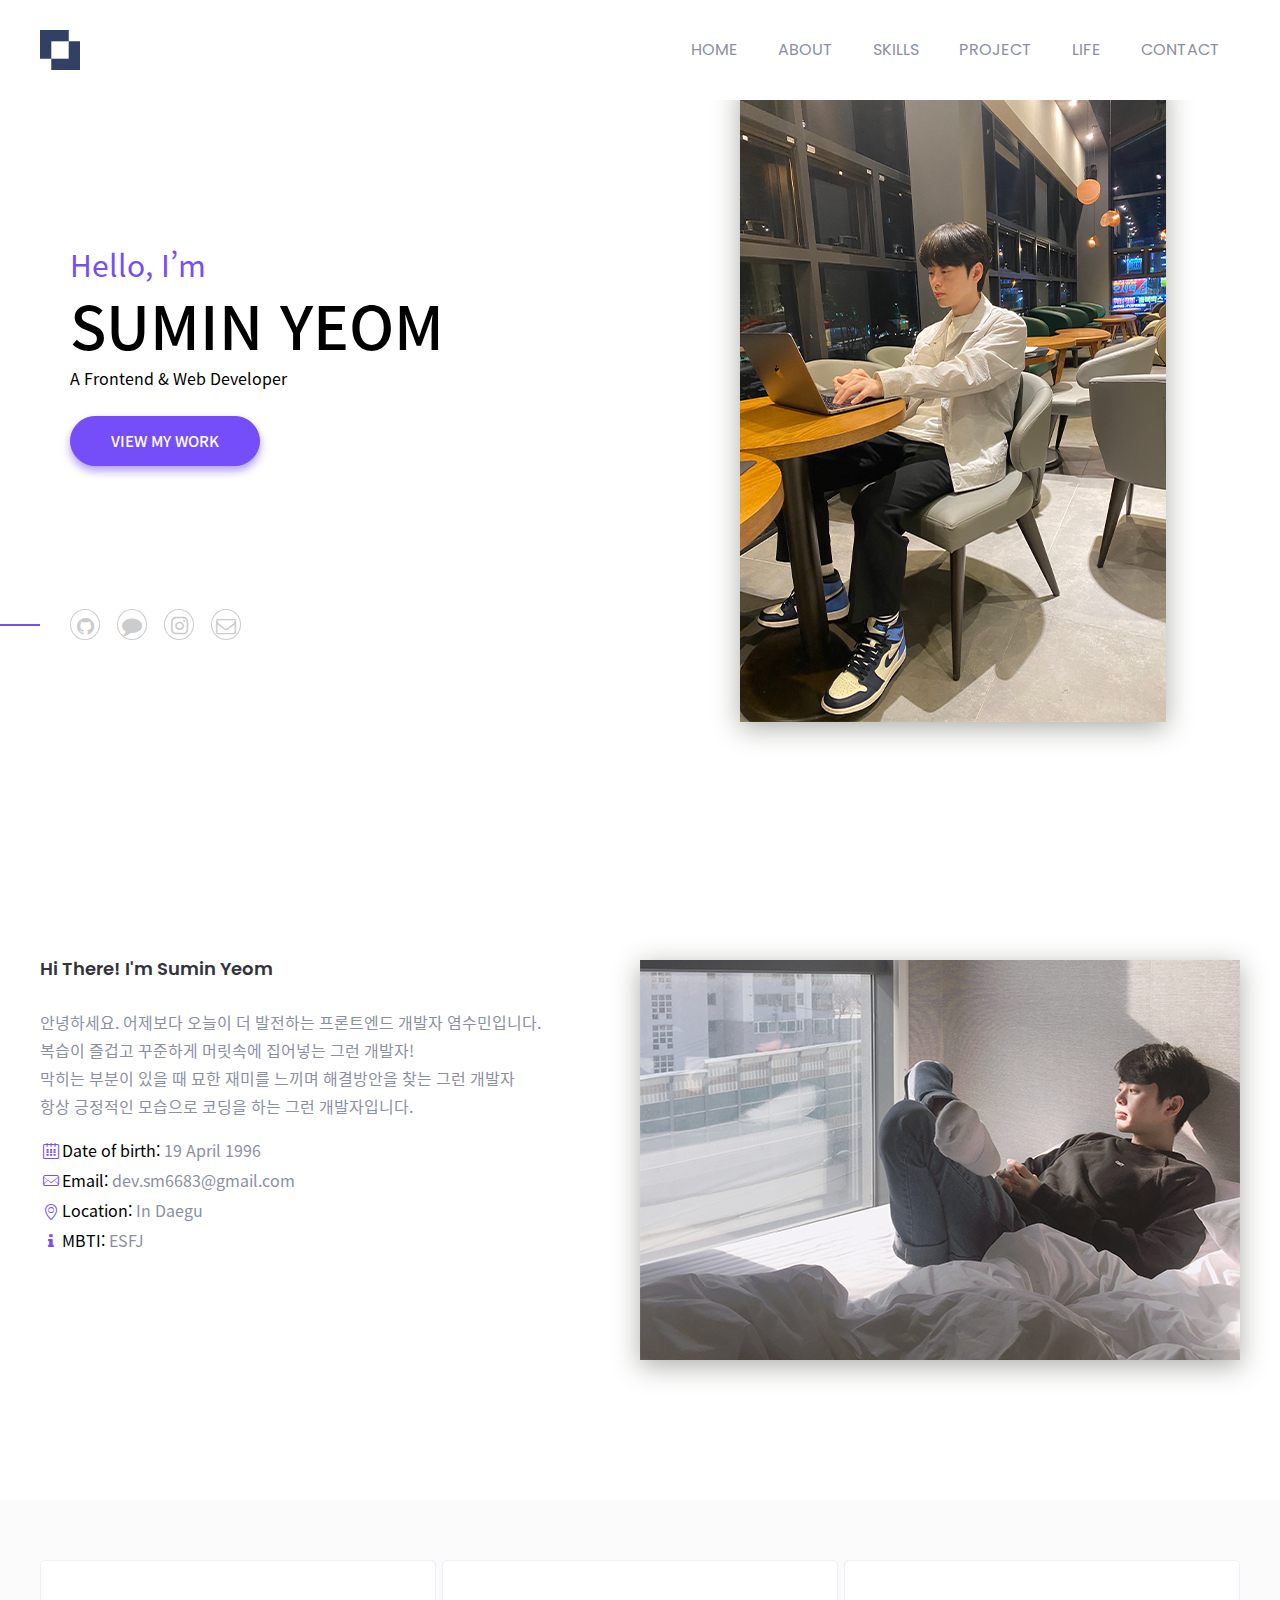
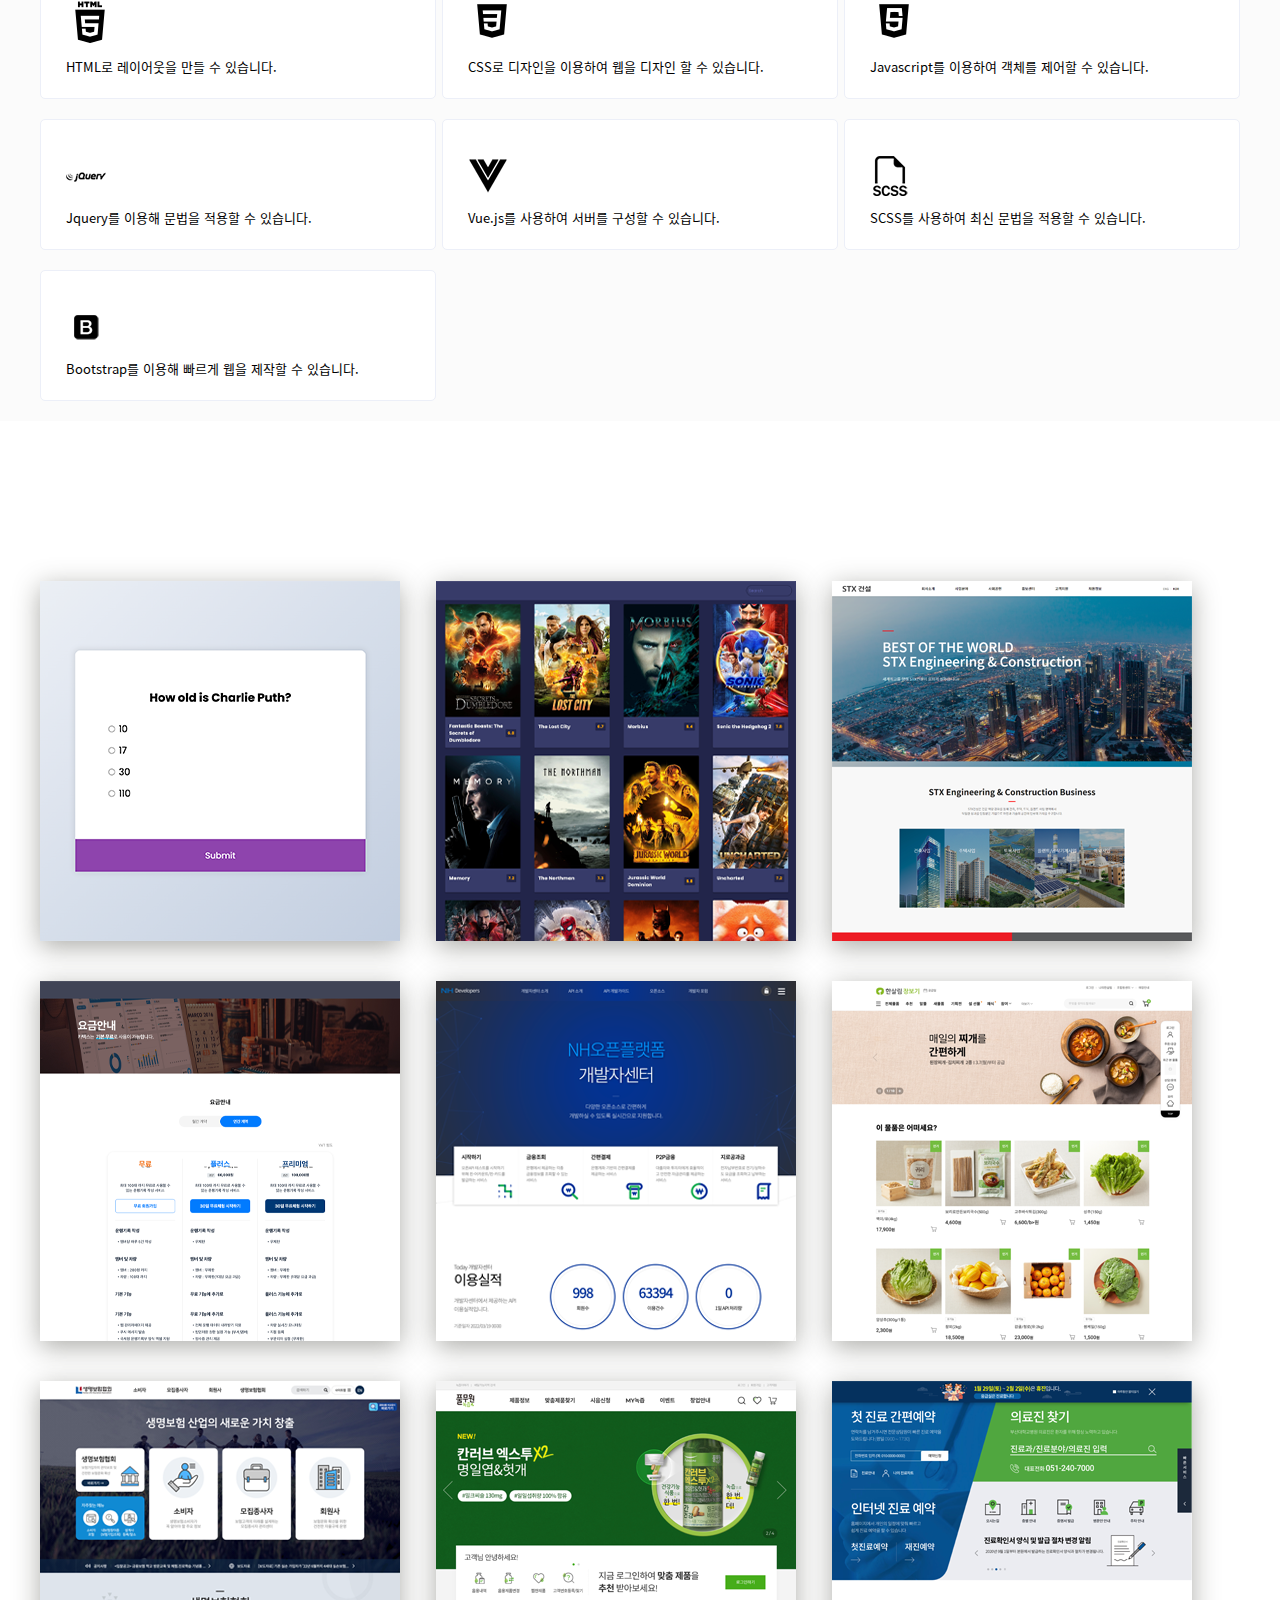
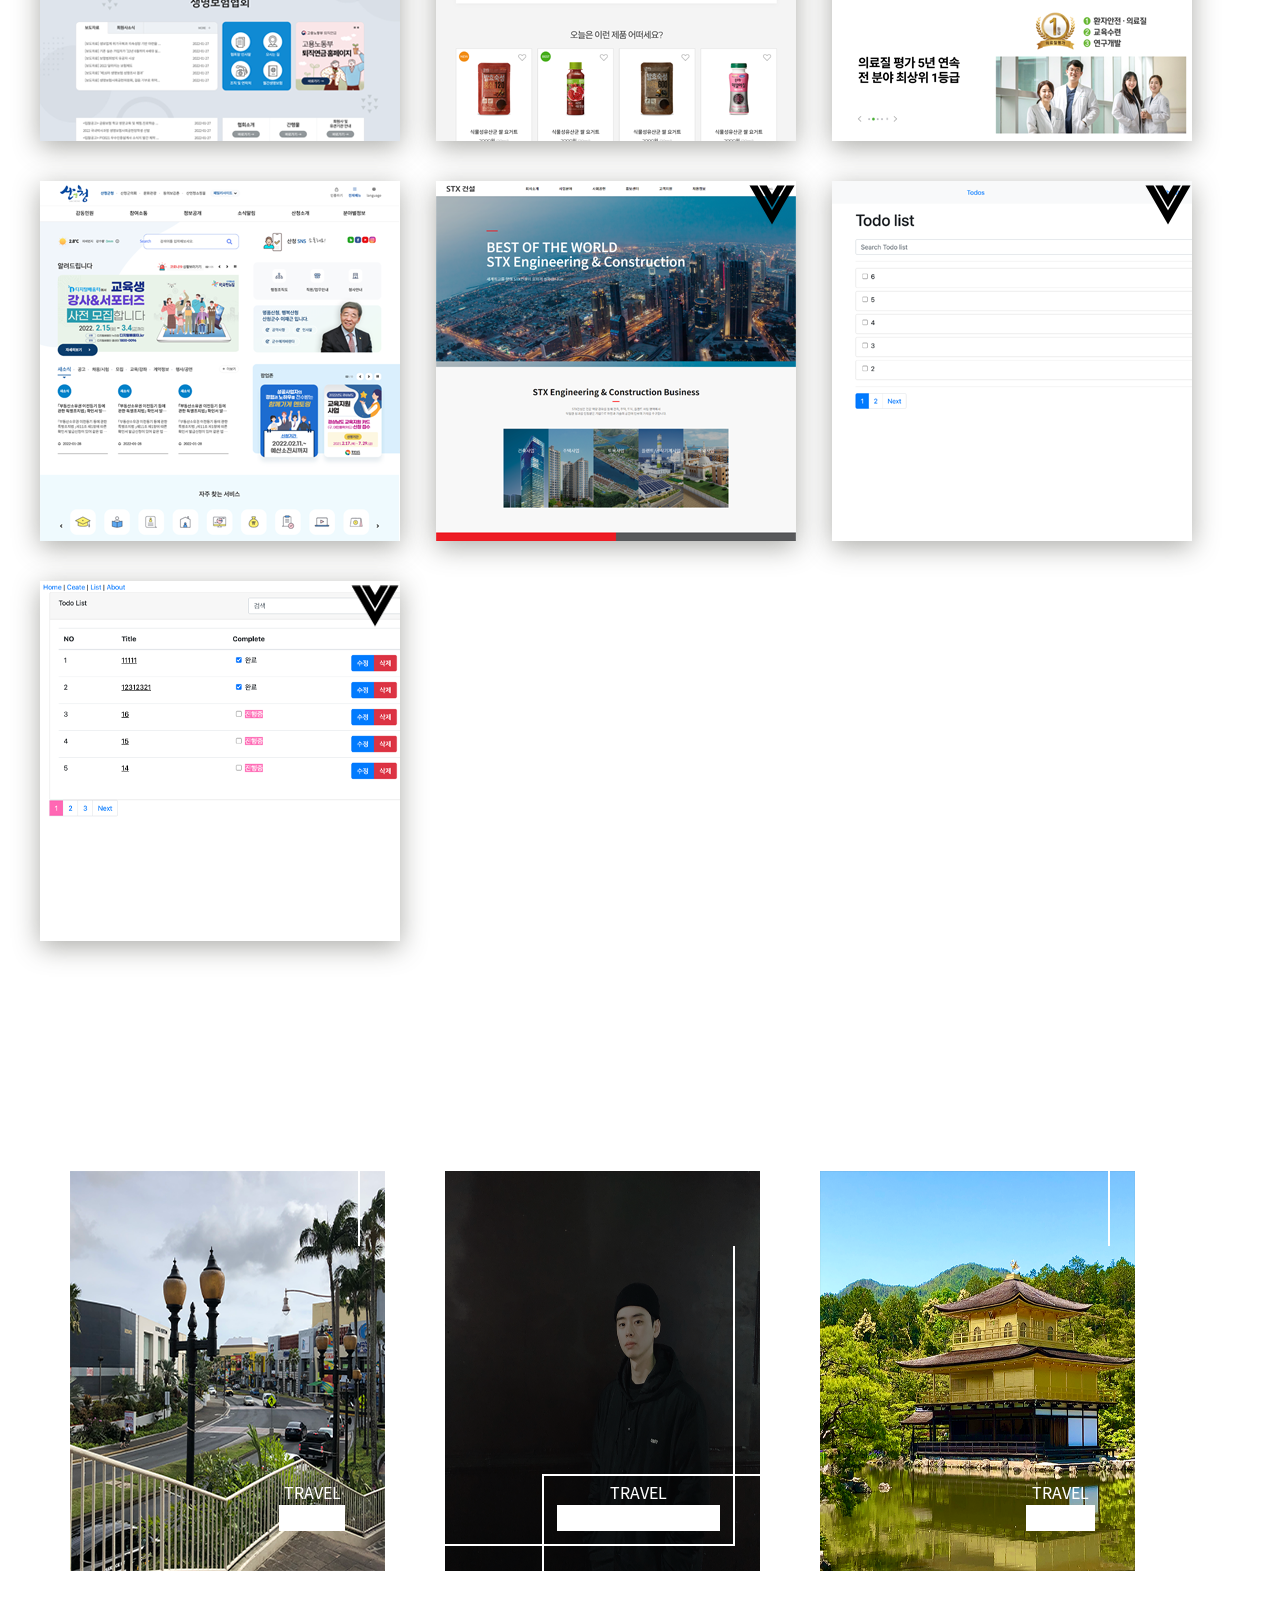
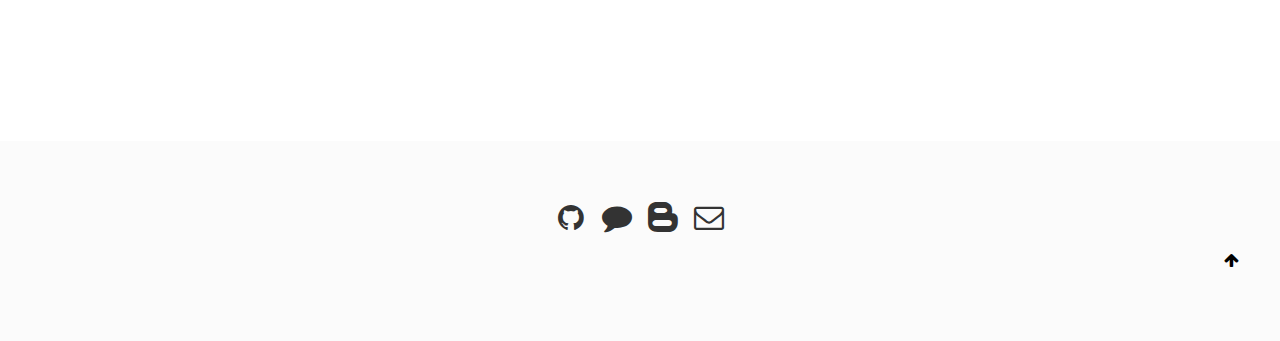
==== commit 1069a027: "프로젝트 추가" ====
--- a/index.html
+++ b/index.html
@@ -269,6 +269,24 @@
                         <div class="col-lg-4 col-md-6 col-sm-6">
                             <div class="single-work text-center mt-30">
                                 <div class="work-image">
+                                    <img src="images/movie.png" alt="work">
+                                </div>
+                                <div class="work-overlay">
+                                    <div class="work-content">
+                                        <h3 class="work-title">Movie<br>Javascript로 구현</h3>
+                                        <ul class="work-wrap">
+                                            <li><a href="https://github.com/min6683/movieapp" target="_blank"><i
+                                                        class="icon-github-circled">Github</i></a></li>
+                                            <li><a href="https://min6683.github.io/movieapp/" target="_blank"><i
+                                                        class="icon-wrench">Work</i></a></li>
+                                        </ul>
+                                    </div>
+                                </div>
+                            </div> 
+                        </div>
+                        <div class="col-lg-4 col-md-6 col-sm-6">
+                            <div class="single-work text-center mt-30">
+                                <div class="work-image">
                                     <img src="images/stx360.png" alt="work">
                                 </div>
                                 <div class="work-overlay">
